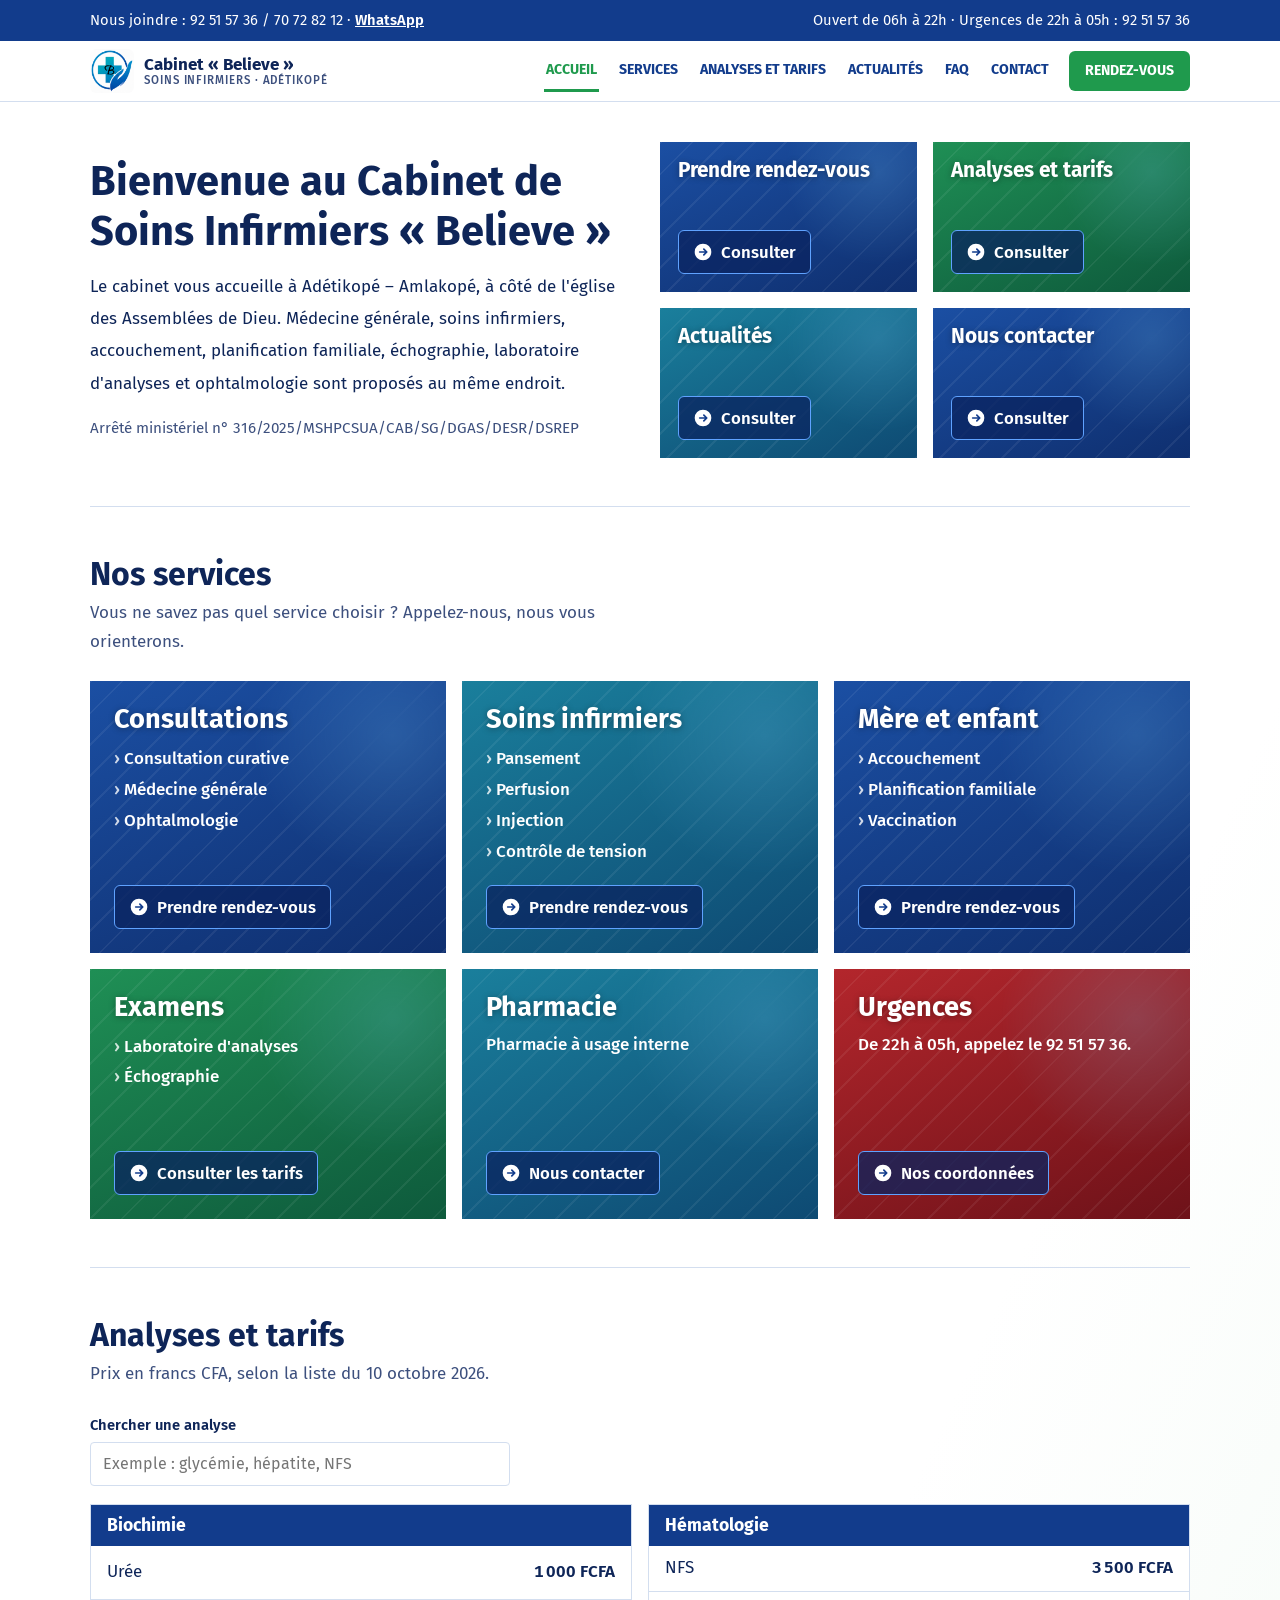
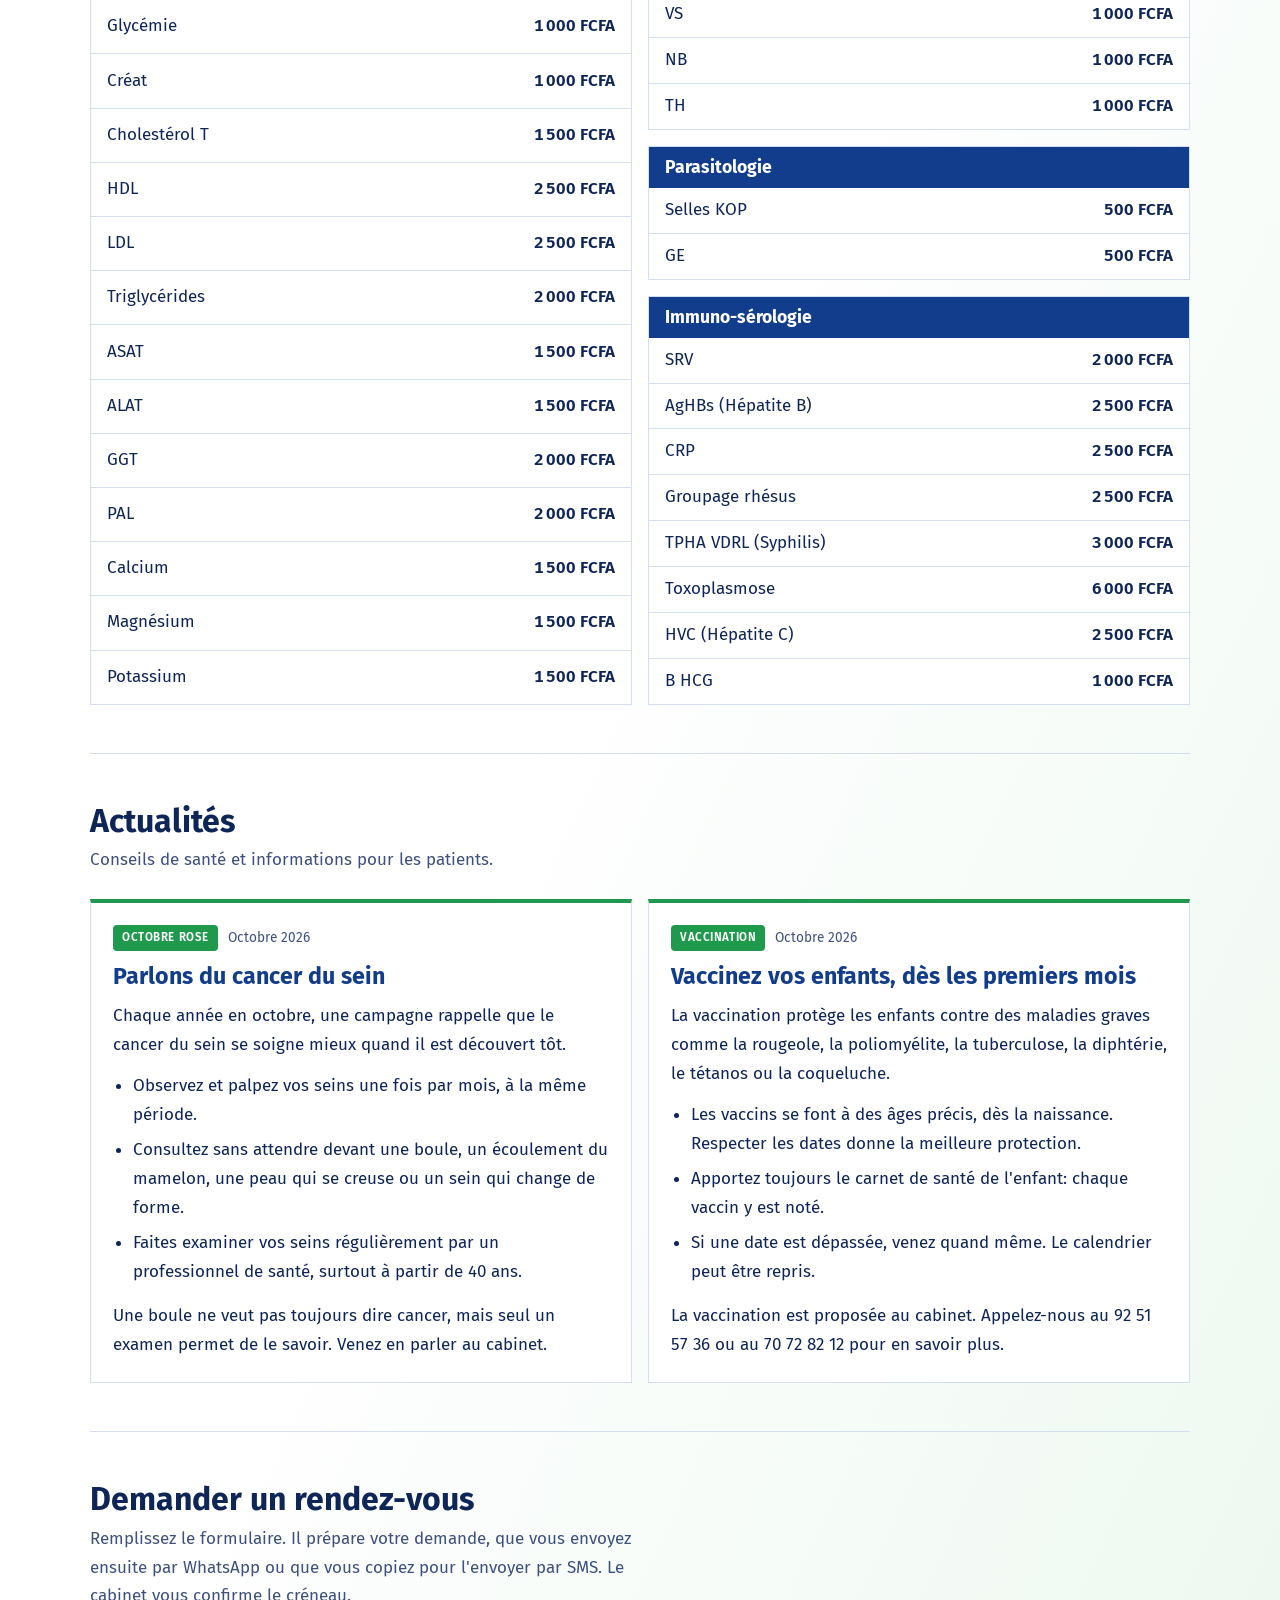
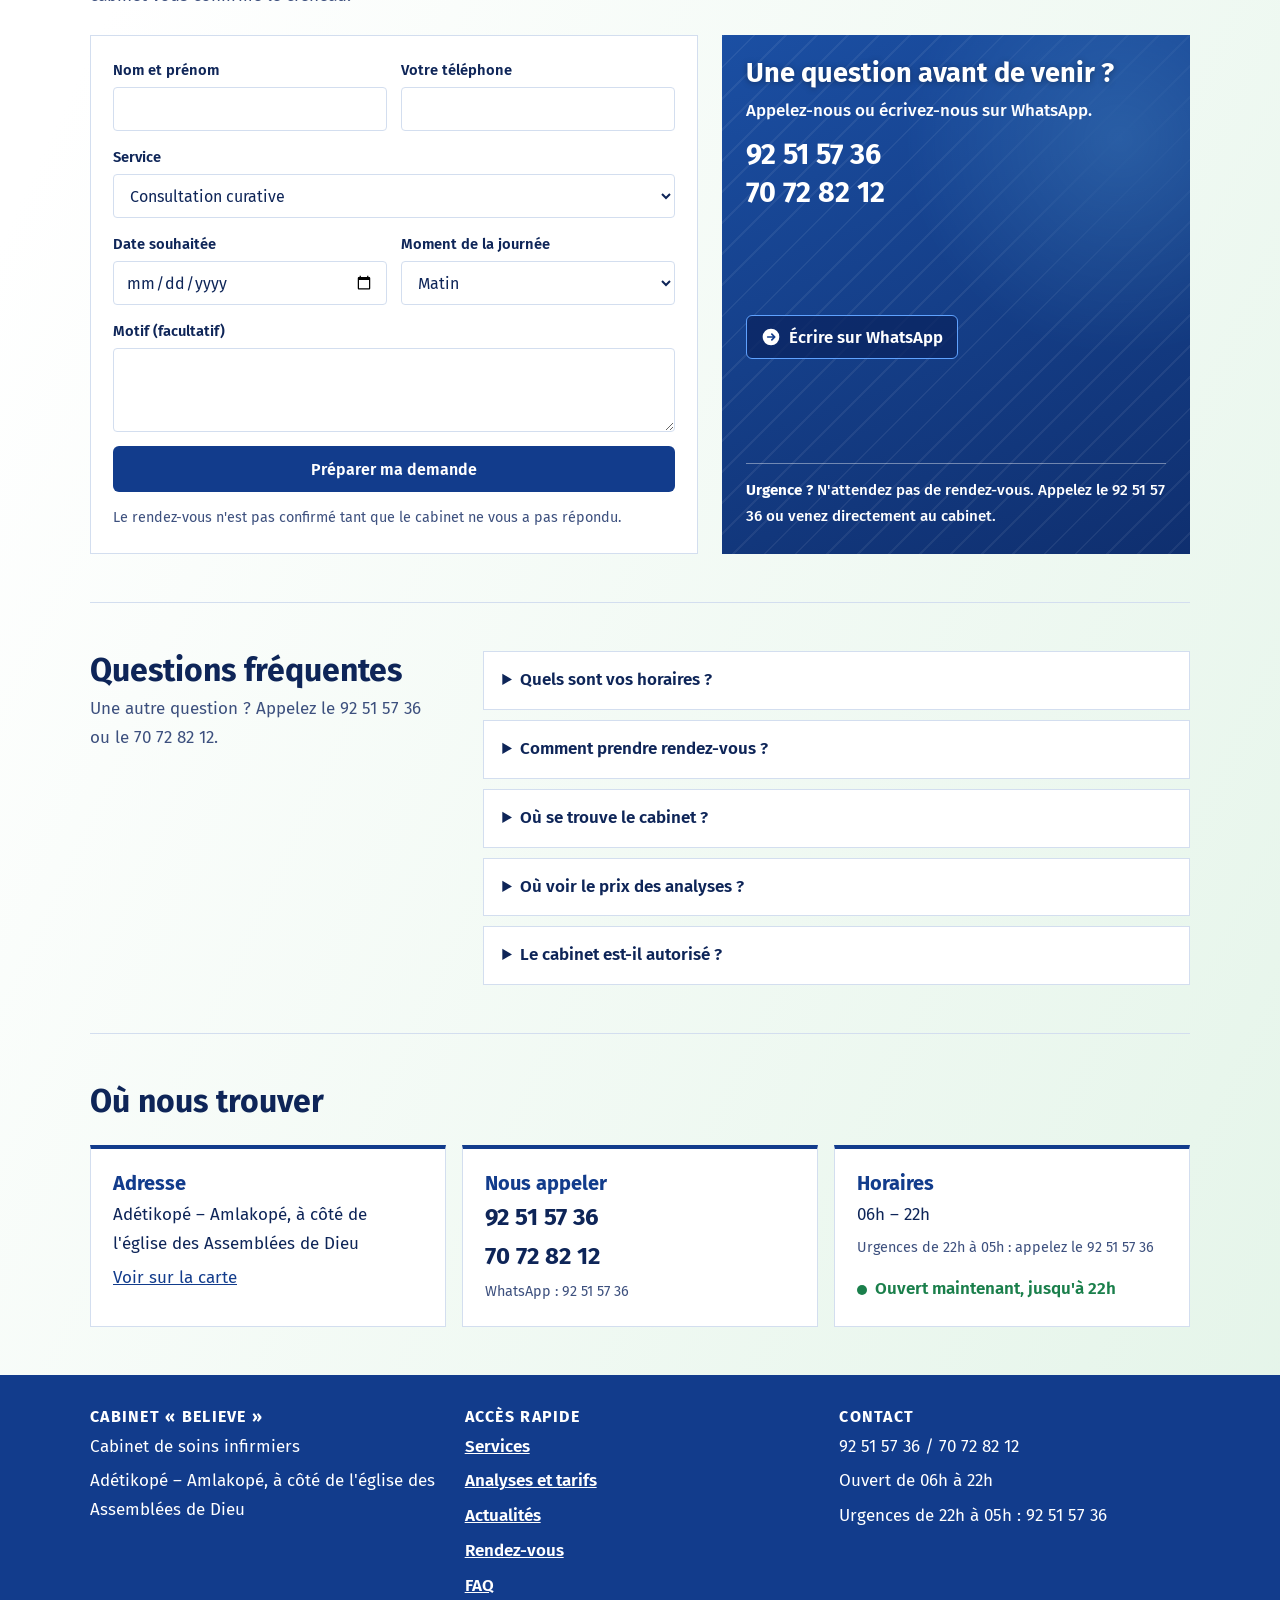
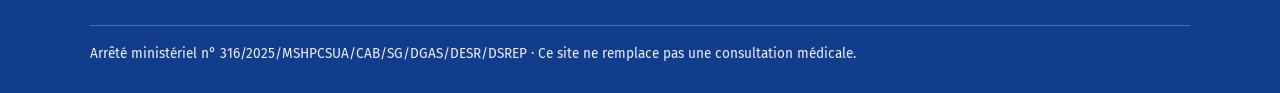
==== index.html @ 9944cb10 "Add files via upload" ====
<!doctype html>
<html lang="fr">
<head>
<meta charset="utf-8">
<meta name="viewport" content="width=device-width, initial-scale=1, viewport-fit=cover">
<meta name="description" content="Cabinet de Soins Infirmiers Believe à Adétikopé – Amlakopé : services, tarifs des analyses, rendez-vous et contact.">
<style>
:root { color-scheme: light; padding-top: env(safe-area-inset-top, 0px); padding-bottom: env(safe-area-inset-bottom, 0px); }
body { margin: 0; }
img { max-width: 100%; }
</style>
<title>Cabinet de Soins Infirmiers Believe</title>
<link rel="stylesheet" href="https://fonts.googleapis.com/css2?family=Fira+Sans:wght@400;500;600;700&display=swap">
<style>
/* Layout: barre d'infos, menu sticky (burger sous 1020px), accueil texte + 4 cartes de même hauteur,
   services 3x2 / 2x3 / 1 colonne, analyses en 2 colonnes de même hauteur, rendez-vous formulaire + carte
   de contact de même hauteur, FAQ titre + liste, contact en 3 cartes, pied de page en 3 colonnes. */
:root {
  --bg: #ffffff;
  --tint: #e3f4e8;
  --surface: #ffffff;
  --fg: #0e2558;
  --muted: #3d507e;
  --primary: #123c8c;
  --primary-fg: #ffffff;
  --green: #1f9a4d;
  --green-fg: #ffffff;
  --red: #c4161c;
  --line: #d3deef;
  --font: "Fira Sans", "Segoe UI", system-ui, sans-serif;
}
@media (prefers-color-scheme: dark) {
  :root:not([data-theme="light"]) {
    --bg: #0b1430; --tint: #0e2b27; --surface: #131f42; --fg: #e6edfb; --muted: #a3b3d6;
    --primary: #8db0f7; --primary-fg: #0a1636; --green: #4fd183; --green-fg: #06210f;
    --red: #ff7b7f; --line: #26376a;
    color-scheme: dark;
  }
}
:root[data-theme="dark"] {
  --bg: #0b1430; --tint: #0e2b27; --surface: #131f42; --fg: #e6edfb; --muted: #a3b3d6;
  --primary: #8db0f7; --primary-fg: #0a1636; --green: #4fd183; --green-fg: #06210f;
  --red: #ff7b7f; --line: #26376a;
  color-scheme: dark;
}
* { box-sizing: border-box; }
[hidden] { display: none !important; }
html { scroll-behavior: smooth; -webkit-text-size-adjust: 100%; }
@media (prefers-reduced-motion: reduce) { html { scroll-behavior: auto; } }
body {
  background-color: var(--bg);
  background-image: linear-gradient(115deg, transparent 45%, var(--tint) 100%);
  color: var(--fg);
  font-family: var(--font); font-size: 17px; line-height: 1.7;
  padding-left: max(16px, env(safe-area-inset-left, 0px));
  padding-right: max(16px, env(safe-area-inset-right, 0px));
  padding-block: 0;
  overflow-wrap: break-word;
}
h1, h2, h3 { font-family: var(--font); line-height: 1.2; margin: 0; text-wrap: balance; }
h1 { font-size: clamp(1.7rem, 5vw, 2.6rem); font-weight: 700; }
h2 { font-size: clamp(1.45rem, 4vw, 2rem); font-weight: 700; }
h3 { font-size: 1.25rem; font-weight: 700; }
p { margin: 0; }
a { color: var(--primary); }
:focus-visible { outline: 3px solid var(--green); outline-offset: 2px; }
.wrap { max-width: 1100px; margin: 0 auto; }
.full { margin-inline: calc(-1 * max(16px, env(safe-area-inset-left, 0px))); padding-inline: max(16px, env(safe-area-inset-left, 0px)); }
.muted { color: var(--muted); }
.ic { width: 20px; height: 20px; flex: none; }

/* Barre d'infos */
.topbar { background: var(--primary); color: var(--primary-fg); font-size: 0.92rem; }
.topbar .wrap { display: flex; flex-wrap: wrap; gap: 2px 24px; justify-content: space-between; padding-block: 8px; }
.topbar span { overflow-wrap: anywhere; }
.topbar a { color: inherit; font-weight: 600; }

/* Menu */
header.top { position: sticky; top: env(safe-area-inset-top, 0px); z-index: 5; background: color-mix(in srgb, var(--bg) 94%, transparent); backdrop-filter: blur(6px); border-bottom: 1px solid var(--line); }
.bar { display: flex; align-items: center; justify-content: space-between; gap: 8px 20px; padding-block: 8px; }
.brand { display: flex; align-items: center; gap: 10px; text-decoration: none; color: var(--fg); font-weight: 700; line-height: 1.15; min-width: 0; }
.brand img { width: 44px; height: 44px; background: #fff; border-radius: 6px; flex: none; }
.brand small { display: block; font-weight: 500; font-size: 0.72rem; letter-spacing: 0.08em; text-transform: uppercase; color: var(--muted); }
nav { display: flex; gap: 2px 18px; align-items: center; }
nav a { color: var(--primary); text-decoration: none; text-transform: uppercase; font-weight: 700; font-size: 0.88rem; padding: 8px 2px; border-bottom: 3px solid transparent; white-space: nowrap; }
nav a:hover, nav a.on { color: var(--green); border-bottom-color: var(--green); }
nav a.cta { background: var(--green); color: var(--green-fg); padding: 8px 16px; border-radius: 6px; border-bottom: 0; }
nav a.cta:hover { filter: brightness(1.08); color: var(--green-fg); }
.burger { display: none; width: 44px; height: 44px; align-items: center; justify-content: center; background: transparent; border: 2px solid var(--primary); color: var(--primary); border-radius: 6px; cursor: pointer; flex: none; }
.m-cta { display: none; background: var(--green); color: var(--green-fg); text-decoration: none; font-weight: 700; font-size: 0.85rem; text-transform: uppercase; padding: 11px 14px; border-radius: 6px; white-space: nowrap; flex: none; }

/* Cartes bleues façon photo */
.tile { position: relative; overflow: hidden; color: #fff; display: flex; flex-direction: column; justify-content: space-between; gap: 18px; padding: 24px; min-height: 250px; min-width: 0;
  background: linear-gradient(160deg, #1b4fa3 0%, #0f2f6f 100%); }
.tile::before { content: ""; position: absolute; inset: 0; opacity: 0.18; pointer-events: none;
  background: radial-gradient(circle at 85% 20%, #7fd3ff 0, transparent 38%), repeating-linear-gradient(135deg, rgba(255,255,255,0.35) 0 2px, transparent 2px 22px); }
.tile > * { position: relative; }
.tile.green { background: linear-gradient(160deg, #1f8f55 0%, #0e5a3c 100%); }
.tile.teal { background: linear-gradient(160deg, #1a7f9c 0%, #0e4a73 100%); }
.tile.red { background: linear-gradient(160deg, #b3262c 0%, #6e1219 100%); }
.tile h3 { font-size: 1.7rem; line-height: 1.1; text-shadow: 0 1px 6px rgba(0,0,0,0.35); }
.tile ul { margin: 10px 0 0; padding: 0; list-style: none; display: grid; gap: 2px; font-weight: 500; }
.tile ul li::before { content: "› "; opacity: 0.8; }
.tile p { margin-top: 8px; font-weight: 500; }
.go { align-self: flex-start; display: inline-flex; align-items: center; gap: 8px; font: 600 1.05rem var(--font); color: #fff; text-decoration: none; background: rgba(10,35,95,0.75); border: 1px solid #5fa2ff; border-radius: 6px; padding: 9px 14px; cursor: pointer; min-height: 44px; }
.go:hover { background: rgba(10,35,95,0.95); }
.tile.small { min-height: 150px; padding: 18px; }
.tile.small h3 { font-size: 1.3rem; }

/* Accueil */
.hero { display: grid; grid-template-columns: minmax(0, 1fr) minmax(0, 1fr); gap: 32px 40px; padding-block: 40px 48px; align-items: stretch; }
.hero .intro { align-self: center; min-width: 0; }
.hero .intro p { margin-top: 14px; line-height: 1.9; }
.quick { display: grid; grid-template-columns: repeat(2, minmax(0, 1fr)); grid-auto-rows: 1fr; gap: 16px; }

section { padding-block: 48px; border-top: 1px solid var(--line); scroll-margin-top: 90px; }
.sec-head { display: grid; gap: 6px; margin-bottom: 24px; max-width: 64ch; }
.sec-head p { color: var(--muted); }
.tiles { display: grid; grid-template-columns: repeat(3, minmax(0, 1fr)); gap: 16px; }

/* Analyses: deux colonnes de même hauteur */
.tools { margin-bottom: 18px; max-width: 420px; }
.groups { display: grid; grid-template-columns: repeat(2, minmax(0, 1fr)); gap: 16px; align-items: stretch; }
.col { display: flex; flex-direction: column; gap: 16px; min-width: 0; }
.col[hidden] { display: none; }
.grp { display: flex; flex-direction: column; flex: 1 1 auto; background: var(--surface); border: 1px solid var(--line); overflow: hidden; min-width: 0; }
.grp h3 { background: var(--primary); color: var(--primary-fg); padding: 10px 16px; font-size: 1.1rem; }
.grp ul { list-style: none; margin: 0; padding: 0; display: flex; flex-direction: column; flex: 1 1 auto; }
.grp li { flex: 1 1 auto; display: flex; align-items: center; justify-content: space-between; gap: 12px; padding: 8px 16px; min-height: 42px; border-top: 1px solid var(--line); font-variant-numeric: tabular-nums; }
.grp li:first-child { border-top: 0; }
.grp li span:first-child { min-width: 0; overflow-wrap: anywhere; }
.grp li span:last-child { font-weight: 600; white-space: nowrap; }
.grp[hidden], .grp li[hidden] { display: none; }
#none { margin-top: 12px; }

/* Actualités */
.news { display: grid; grid-template-columns: repeat(2, minmax(0, 1fr)); gap: 16px; align-items: stretch; }
.post { background: var(--surface); border: 1px solid var(--line); padding: 22px; min-width: 0; display: flex; flex-direction: column; gap: 12px; border-top: 4px solid var(--green); }
.post .meta { display: flex; gap: 10px; align-items: center; flex-wrap: wrap; font-size: 0.85rem; color: var(--muted); }
.post .tag { background: var(--green); color: var(--green-fg); font-weight: 600; letter-spacing: 0.05em; text-transform: uppercase; font-size: 0.72rem; padding: 3px 9px; border-radius: 4px; }
.post h3 { font-size: 1.45rem; color: var(--primary); }
.post ul { margin: 0; padding-left: 1.2em; display: grid; gap: 6px; }
.post .fin { margin-top: auto; padding-top: 4px; }

/* Rendez-vous: formulaire et carte de contact de même hauteur */
.split { display: grid; grid-template-columns: minmax(0, 1.3fr) minmax(0, 1fr); gap: 24px; align-items: stretch; }
form { background: var(--surface); border: 1px solid var(--line); padding: 22px; display: grid; gap: 14px; min-width: 0; align-content: start; }
.row { display: grid; grid-template-columns: repeat(2, minmax(0, 1fr)); gap: 14px; }
label { display: grid; gap: 4px; font-weight: 600; font-size: 0.92rem; min-width: 0; }
input, select, textarea { font: 400 1rem var(--font); color: var(--fg); background: var(--bg); border: 1px solid var(--line); border-radius: 4px; padding: 10px 12px; width: 100%; min-width: 0; min-height: 44px; }
textarea { resize: vertical; min-height: 84px; }
.btn { font: 600 1rem var(--font); background: var(--primary); color: var(--primary-fg); border: 0; border-radius: 6px; padding: 12px 20px; cursor: pointer; text-decoration: none; display: inline-block; min-height: 46px; }
.btn:hover { filter: brightness(1.1); }
.btn.alt { background: transparent; color: var(--primary); border: 2px solid var(--primary); padding: 10px 18px; }
.btn.wa { background: var(--green); color: var(--green-fg); }
.result { background: var(--bg); border: 1px dashed var(--primary); padding: 16px; display: grid; gap: 12px; }
.result pre { margin: 0; white-space: pre-wrap; overflow-wrap: anywhere; font: 400 0.95rem var(--font); }
.result .acts { display: flex; gap: 10px; flex-wrap: wrap; }
.note { color: var(--muted); font-size: 0.9rem; }
.aside { min-height: 0; padding: 24px; }
.aside .nums { display: grid; gap: 0; margin-top: 10px; font-size: 1.8rem; font-weight: 700; line-height: 1.3; user-select: all; }
.aside .urg { border-top: 1px solid rgba(255,255,255,0.4); padding-top: 14px; margin-top: 0; font-size: 0.95rem; font-weight: 500; }

/* FAQ */
.faqwrap { display: grid; grid-template-columns: minmax(0, 1fr) minmax(0, 2fr); gap: 24px 40px; align-items: start; }
.faqwrap .sec-head { margin-bottom: 0; }
.faq { display: grid; gap: 10px; min-width: 0; }
.faq details { background: var(--surface); border: 1px solid var(--line); padding: 0 18px; }
.faq summary { cursor: pointer; font-weight: 600; padding: 14px 0; min-height: 44px; }
.faq details[open] summary { color: var(--green); }
.faq details p { padding-bottom: 14px; color: var(--muted); }

/* Contact */
.cols { display: grid; grid-template-columns: repeat(3, minmax(0, 1fr)); gap: 16px; align-items: stretch; }
.ccard { background: var(--surface); border: 1px solid var(--line); border-top: 4px solid var(--primary); padding: 22px; min-width: 0; display: flex; flex-direction: column; gap: 6px; }
.ccard h3 { color: var(--primary); }
.ccard p { overflow-wrap: anywhere; }
.big { font-size: 1.5rem; font-weight: 700; user-select: all; line-height: 1.4; }
.status { display: inline-flex; align-items: center; gap: 8px; font-weight: 600; margin-top: auto; padding-top: 6px; }
.dot { width: 10px; height: 10px; border-radius: 50%; background: var(--muted); flex: none; }
.status[data-open="yes"] { color: #1a7f4b; } .status[data-open="yes"] .dot { background: #1a7f4b; }
.status[data-open="no"] { color: var(--red); } .status[data-open="no"] .dot { background: var(--red); }
:root[data-theme="dark"] .status[data-open="yes"] { color: #5fd08e; }
@media (prefers-color-scheme: dark) { :root:not([data-theme="light"]) .status[data-open="yes"] { color: #5fd08e; } }

/* Pied de page */
footer { background: var(--primary); color: var(--primary-fg); }
footer .wrap { padding-block: 32px 28px; display: grid; gap: 24px; }
.fgrid { display: grid; grid-template-columns: repeat(3, minmax(0, 1fr)); gap: 24px; }
.fgrid > div { min-width: 0; display: grid; gap: 6px; align-content: start; }
footer h3 { font-size: 1rem; text-transform: uppercase; letter-spacing: 0.08em; }
footer a { color: inherit; font-weight: 600; }
footer .small { font-size: 0.85rem; opacity: 0.92; border-top: 1px solid rgba(255,255,255,0.3); padding-top: 16px; }

/* Tablette */
@media (max-width: 1020px) {
  .bar { flex-wrap: wrap; }
  .brand { flex: 1 1 auto; }
  .m-cta, .burger { display: inline-flex; align-items: center; justify-content: center; }
  nav { display: none; flex-basis: 100%; flex-direction: column; align-items: stretch; gap: 0; padding-bottom: 8px; }
  nav.open { display: flex; }
  nav a { padding: 12px 4px; border-bottom: 1px solid var(--line); font-size: 0.95rem; }
  nav a.cta { display: none; }
}
@media (max-width: 900px) {
  .hero, .split, .faqwrap { grid-template-columns: 1fr; }
  .hero { padding-block: 28px 32px; }
  .tiles { grid-template-columns: repeat(2, minmax(0, 1fr)); }
  .news { grid-template-columns: 1fr; }
  .tile { min-height: 210px; }
  .aside { min-height: 0; }
}
@media (max-width: 760px) {
  .cols, .fgrid { grid-template-columns: 1fr; }
  .topbar .wrap { justify-content: center; text-align: center; }
}
/* Téléphone */
@media (max-width: 640px) {
  body { font-size: 16px; }
  section { padding-block: 36px; }
  .tiles { grid-template-columns: 1fr; }
  .groups { grid-template-columns: 1fr; }
  .row { grid-template-columns: 1fr; }
  .tools { max-width: none; }
  .tile { min-height: 0; padding: 20px; }
  .tile.small { min-height: 140px; padding: 16px; }
  .tile h3 { font-size: 1.45rem; }
  .tile.small h3 { font-size: 1.1rem; }
  .go { font-size: 0.95rem; padding: 8px 10px; }
  form, .post, .ccard, .aside { padding: 18px; }
  .aside .nums { font-size: 1.6rem; }
}
@media (max-width: 420px) {
  .m-cta { display: none; }
  nav a.cta { display: block; text-align: center; margin: 10px 0 2px; padding: 12px 16px; border-bottom: 0; }
  .brand small { display: none; }
  .topbar { font-size: 0.85rem; }
}
</style>
</head>
<body>

<svg width="0" height="0" style="position:absolute" aria-hidden="true"><symbol id="arr" viewBox="0 0 24 24"><circle cx="12" cy="12" r="10" fill="#fff"/><path d="M8 12h8M13 8.500l3.500 3.500-3.500 3.500" stroke="#123c8c" stroke-width="2" fill="none" stroke-linecap="round" stroke-linejoin="round"/></symbol></svg>

<div class="topbar full"><div class="wrap">
  <span>Nous joindre : 92 51 57 36 / 70 72 82 12 · <a href="https://wa.me/22892515736" target="_blank" rel="noopener">WhatsApp</a></span>
  <span>Ouvert de 06h à 22h · Urgences de 22h à 05h : 92 51 57 36</span>
</div></div>

<header class="top full">
  <div class="wrap bar">
    <a class="brand" href="#accueil"><img alt="" src="[data-uri]"><span>Cabinet « Believe »<small>Soins infirmiers · Adétikopé</small></span></a>
    <a class="m-cta" href="#rendez-vous">Rendez-vous</a>
    <button class="burger" id="burger" type="button" aria-controls="menu" aria-expanded="false" aria-label="Ouvrir le menu"><svg class="ic" viewBox="0 0 24 24" aria-hidden="true"><path d="M4 7h16M4 12h16M4 17h16" stroke="currentColor" stroke-width="2.2" stroke-linecap="round" fill="none"/></svg></button>
    <nav aria-label="Navigation principale" id="menu">
      <a href="#accueil" class="on">Accueil</a>
      <a href="#services">Services</a>
      <a href="#analyses">Analyses et tarifs</a>
      <a href="#actualites">Actualités</a>
      <a href="#faq">FAQ</a>
      <a href="#contact">Contact</a>
      <a class="cta" href="#rendez-vous">Rendez-vous</a>
    </nav>
  </div>
</header>

<main class="wrap" id="accueil">
  <div class="hero">
    <div class="intro">
      <h1>Bienvenue au Cabinet de Soins Infirmiers « Believe »</h1>
      <p>Le cabinet vous accueille à Adétikopé – Amlakopé, à côté de l'église des Assemblées de Dieu. Médecine générale, soins infirmiers, accouchement, planification familiale, échographie, laboratoire d'analyses et ophtalmologie sont proposés au même endroit.</p>
      <p class="muted" style="font-size:0.95rem">Arrêté ministériel n° 316/2025/MSHPCSUA/CAB/SG/DGAS/DESR/DSREP</p>
    </div>
    <div class="quick">
      <div class="tile small"><h3>Prendre rendez-vous</h3><a class="go" href="#rendez-vous"><svg class="ic"><use href="#arr"/></svg>Consulter</a></div>
      <div class="tile small green"><h3>Analyses et tarifs</h3><a class="go" href="#analyses"><svg class="ic"><use href="#arr"/></svg>Consulter</a></div>
      <div class="tile small teal"><h3>Actualités</h3><a class="go" href="#actualites"><svg class="ic"><use href="#arr"/></svg>Consulter</a></div>
      <div class="tile small"><h3>Nous contacter</h3><a class="go" href="#contact"><svg class="ic"><use href="#arr"/></svg>Consulter</a></div>
    </div>
  </div>

  <section id="services">
    <div class="sec-head">
      <h2>Nos services</h2>
      <p>Vous ne savez pas quel service choisir ? Appelez-nous, nous vous orienterons.</p>
    </div>
    <div class="tiles">
      <div class="tile"><div><h3>Consultations</h3><ul><li>Consultation curative</li><li>Médecine générale</li><li>Ophtalmologie</li></ul></div><a class="go" href="#rendez-vous"><svg class="ic"><use href="#arr"/></svg>Prendre rendez-vous</a></div>
      <div class="tile teal"><div><h3>Soins infirmiers</h3><ul><li>Pansement</li><li>Perfusion</li><li>Injection</li><li>Contrôle de tension</li></ul></div><a class="go" href="#rendez-vous"><svg class="ic"><use href="#arr"/></svg>Prendre rendez-vous</a></div>
      <div class="tile"><div><h3>Mère et enfant</h3><ul><li>Accouchement</li><li>Planification familiale</li><li>Vaccination</li></ul></div><a class="go" href="#rendez-vous"><svg class="ic"><use href="#arr"/></svg>Prendre rendez-vous</a></div>
      <div class="tile green"><div><h3>Examens</h3><ul><li>Laboratoire d'analyses</li><li>Échographie</li></ul></div><a class="go" href="#analyses"><svg class="ic"><use href="#arr"/></svg>Consulter les tarifs</a></div>
      <div class="tile teal"><div><h3>Pharmacie</h3><p>Pharmacie à usage interne</p></div><a class="go" href="#contact"><svg class="ic"><use href="#arr"/></svg>Nous contacter</a></div>
      <div class="tile red"><div><h3>Urgences</h3><p>De 22h à 05h, appelez le 92 51 57 36.</p></div><a class="go" href="#contact"><svg class="ic"><use href="#arr"/></svg>Nos coordonnées</a></div>
    </div>
  </section>

  <section id="analyses">
    <div class="sec-head">
      <h2>Analyses et tarifs</h2>
      <p>Prix en francs CFA, selon la liste du 10 octobre 2026.</p>
    </div>
    <div class="tools">
      <label for="q">Chercher une analyse<input id="q" type="search" placeholder="Exemple : glycémie, hépatite, NFS" autocomplete="off"></label>
    </div>
    <div class="groups" id="groups"></div>
    <p class="note" id="none" hidden>Aucune analyse ne correspond à cette recherche. Appelez-nous pour vérifier si nous la réalisons.</p>
  </section>

  <section id="actualites">
    <div class="sec-head">
      <h2>Actualités</h2>
      <p>Conseils de santé et informations pour les patients.</p>
    </div>
    <div class="news" id="news"></div>
  </section>

  <section id="rendez-vous">
    <div class="sec-head">
      <h2>Demander un rendez-vous</h2>
      <p>Remplissez le formulaire. Il prépare votre demande, que vous envoyez ensuite par WhatsApp ou que vous copiez pour l'envoyer par SMS. Le cabinet vous confirme le créneau.</p>
    </div>
    <div class="split">
      <form id="rdv" novalidate>
        <div class="row">
          <label for="f-nom">Nom et prénom<input id="f-nom" name="nom" autocomplete="name" required></label>
          <label for="f-tel">Votre téléphone<input id="f-tel" name="tel" type="tel" autocomplete="tel" required></label>
        </div>
        <label for="f-service">Service
          <select id="f-service" name="service">
            <option>Consultation curative</option>
            <option>Médecine générale</option>
            <option>Ophtalmologie</option>
            <option>Soins infirmiers (pansement, perfusion, injection, tension)</option>
            <option>Accouchement</option>
            <option>Planification familiale</option>
            <option>Vaccination</option>
            <option>Laboratoire d'analyses</option>
            <option>Échographie</option>
          </select>
        </label>
        <div class="row">
          <label for="f-date">Date souhaitée<input id="f-date" name="date" type="date" required></label>
          <label for="f-creneau">Moment de la journée
            <select id="f-creneau" name="creneau"><option>Matin</option><option>Après-midi</option><option>Soir</option></select>
          </label>
        </div>
        <label for="f-motif">Motif (facultatif)<textarea id="f-motif" name="motif"></textarea></label>
        <p id="err" class="note" role="alert" hidden style="color:var(--red)"></p>
        <button class="btn" type="submit">Préparer ma demande</button>
        <p class="note">Le rendez-vous n'est pas confirmé tant que le cabinet ne vous a pas répondu.</p>
        <div class="result" id="result" hidden>
          <p><strong>Votre demande n'est pas encore envoyée.</strong> Envoyez-la par WhatsApp ou copiez-la.</p>
          <pre id="msg"></pre>
          <div class="acts">
            <a class="btn wa" id="wa" href="#" target="_blank" rel="noopener">Ouvrir WhatsApp</a>
            <button class="btn alt" type="button" id="copy">Copier le message</button>
          </div>
          <p class="note" id="copied" hidden></p>
        </div>
      </form>
      <aside class="tile aside" aria-label="Joindre le cabinet">
        <div>
          <h3>Une question avant de venir ?</h3>
          <p>Appelez-nous ou écrivez-nous sur WhatsApp.</p>
          <div class="nums"><span>92 51 57 36</span><span>70 72 82 12</span></div>
        </div>
        <a class="go" href="https://wa.me/22892515736" target="_blank" rel="noopener"><svg class="ic"><use href="#arr"/></svg>Écrire sur WhatsApp</a>
        <p class="urg"><strong>Urgence ?</strong> N'attendez pas de rendez-vous. Appelez le 92 51 57 36 ou venez directement au cabinet.</p>
      </aside>
    </div>
  </section>

  <section id="faq">
    <div class="faqwrap">
      <div class="sec-head">
        <h2>Questions fréquentes</h2>
        <p>Une autre question ? Appelez le 92 51 57 36 ou le 70 72 82 12.</p>
      </div>
      <div class="faq">
        <details><summary>Quels sont vos horaires ?</summary><p>Le cabinet est ouvert de 06h à 22h. De 22h à 05h, appelez le 92 51 57 36 pour une urgence.</p></details>
        <details><summary>Comment prendre rendez-vous ?</summary><p>Remplissez le formulaire de la page, puis envoyez la demande par WhatsApp au 92 51 57 36. Vous pouvez aussi nous appeler au 92 51 57 36 ou au 70 72 82 12. Le rendez-vous est confirmé quand le cabinet vous répond.</p></details>
        <details><summary>Où se trouve le cabinet ?</summary><p>À Adétikopé – Amlakopé, à côté de l'église des Assemblées de Dieu.</p></details>
        <details><summary>Où voir le prix des analyses ?</summary><p>La liste complète est dans la section « Analyses et tarifs ». Pour les autres soins, appelez-nous.</p></details>
        <details><summary>Le cabinet est-il autorisé ?</summary><p>Oui. Il fonctionne avec l'arrêté ministériel n° 316/2025/MSHPCSUA/CAB/SG/DGAS/DESR/DSREP.</p></details>
      </div>
    </div>
  </section>

  <section id="contact">
    <div class="sec-head"><h2>Où nous trouver</h2></div>
    <div class="cols">
      <div class="ccard"><h3>Adresse</h3><p>Adétikopé – Amlakopé, à côté de l'église des Assemblées de Dieu</p><p><a href="https://www.google.com/maps/search/?api=1&query=Ad%C3%A9tikop%C3%A9+Amlakop%C3%A9" target="_blank" rel="noopener">Voir sur la carte</a></p></div>
      <div class="ccard"><h3>Nous appeler</h3><p class="big">92 51 57 36</p><p class="big">70 72 82 12</p><p class="note">WhatsApp : 92 51 57 36</p></div>
      <div class="ccard"><h3>Horaires</h3><p>06h – 22h</p><p class="note">Urgences de 22h à 05h : appelez le 92 51 57 36</p><p class="status" id="status" data-open="unknown"><span class="dot" aria-hidden="true"></span><span id="status-text">Horaires : 06h – 22h</span></p></div>
    </div>
  </section>
</main>

<footer class="full">
  <div class="wrap">
    <div class="fgrid">
      <div><h3>Cabinet « Believe »</h3><p>Cabinet de soins infirmiers</p><p>Adétikopé – Amlakopé, à côté de l'église des Assemblées de Dieu</p></div>
      <div><h3>Accès rapide</h3><a href="#services">Services</a><a href="#analyses">Analyses et tarifs</a><a href="#actualites">Actualités</a><a href="#rendez-vous">Rendez-vous</a><a href="#faq">FAQ</a></div>
      <div><h3>Contact</h3><p>92 51 57 36 / 70 72 82 12</p><p>Ouvert de 06h à 22h</p><p>Urgences de 22h à 05h : 92 51 57 36</p></div>
    </div>
    <p class="small">Arrêté ministériel n° 316/2025/MSHPCSUA/CAB/SG/DGAS/DESR/DSREP · Ce site ne remplace pas une consultation médicale.</p>
  </div>
</footer>

<script>
/* Modifiez ici les informations du cabinet, les prix et les actualités. */
var CENTRE = {
  nom: "Cabinet de Soins Infirmiers « Believe »",
  whatsapp: "22892515736"   // numéro WhatsApp avec l'indicatif du Togo (228), chiffres seulement
};
var ANALYSES = [
  { groupe: "Biochimie", items: [
    ["Urée", 1000], ["Glycémie", 1000], ["Créat", 1000], ["Cholestérol T", 1500], ["HDL", 2500], ["LDL", 2500],
    ["Triglycérides", 2000], ["ASAT", 1500], ["ALAT", 1500], ["GGT", 2000], ["PAL", 2000],
    ["Calcium", 1500], ["Magnésium", 1500], ["Potassium", 1500] ] },
  { groupe: "Hématologie", items: [["NFS", 3500], ["VS", 1000], ["NB", 1000], ["TH", 1000]] },
  { groupe: "Parasitologie", items: [["Selles KOP", 500], ["GE", 500]] },
  { groupe: "Immuno-sérologie", items: [
    ["SRV", 2000], ["AgHBs (Hépatite B)", 2500], ["CRP", 2500], ["Groupage rhésus", 2500],
    ["TPHA VDRL (Syphilis)", 3000], ["Toxoplasmose", 6000], ["HVC (Hépatite C)", 2500], ["B HCG", 1000] ] }
];
var NEWS = [
  { tag: "Octobre rose", date: "Octobre 2026", titre: "Parlons du cancer du sein",
    intro: "Chaque année en octobre, une campagne rappelle que le cancer du sein se soigne mieux quand il est découvert tôt.",
    liste: [
      "Observez et palpez vos seins une fois par mois, à la même période.",
      "Consultez sans attendre devant une boule, un écoulement du mamelon, une peau qui se creuse ou un sein qui change de forme.",
      "Faites examiner vos seins régulièrement par un professionnel de santé, surtout à partir de 40 ans."
    ],
    fin: "Une boule ne veut pas toujours dire cancer, mais seul un examen permet de le savoir. Venez en parler au cabinet." },
  { tag: "Vaccination", date: "Octobre 2026", titre: "Vaccinez vos enfants, dès les premiers mois",
    intro: "La vaccination protège les enfants contre des maladies graves comme la rougeole, la poliomyélite, la tuberculose, la diphtérie, le tétanos ou la coqueluche.",
    liste: [
      "Les vaccins se font à des âges précis, dès la naissance. Respecter les dates donne la meilleure protection.",
      "Apportez toujours le carnet de santé de l'enfant: chaque vaccin y est noté.",
      "Si une date est dépassée, venez quand même. Le calendrier peut être repris."
    ],
    fin: "La vaccination est proposée au cabinet. Appelez-nous au 92 51 57 36 ou au 70 72 82 12 pour en savoir plus." }
];

(function () {
  function prix(n) { return String(n).replace(/\B(?=(\d{3})+(?!\d))/g, " ") + " FCFA"; }
  function norm(s) { return s.toLowerCase().normalize("NFD").replace(/[̀-ͯ]/g, ""); }

  // Menu mobile
  var burger = document.getElementById("burger"), menu = document.getElementById("menu");
  function ferme() { menu.classList.remove("open"); burger.setAttribute("aria-expanded", "false"); burger.setAttribute("aria-label", "Ouvrir le menu"); }
  burger.addEventListener("click", function () {
    var o = menu.classList.toggle("open");
    burger.setAttribute("aria-expanded", o ? "true" : "false");
    burger.setAttribute("aria-label", o ? "Fermer le menu" : "Ouvrir le menu");
  });
  menu.addEventListener("click", function (e) { if (e.target.closest && e.target.closest("a")) ferme(); });
  document.addEventListener("keydown", function (e) { if (e.key === "Escape") ferme(); });

  // Analyses: Biochimie à gauche, les autres groupes à droite (colonnes de même hauteur)
  var box = document.getElementById("groups"), cols = [document.createElement("div"), document.createElement("div")], grps = [];
  cols.forEach(function (c) { c.className = "col"; box.appendChild(c); });
  ANALYSES.forEach(function (g, i) {
    var d = document.createElement("div"); d.className = "grp"; d.style.flexGrow = g.items.length;
    var h = document.createElement("h3"); h.textContent = g.groupe; d.appendChild(h);
    var ul = document.createElement("ul"); var lis = [];
    g.items.forEach(function (it) {
      var li = document.createElement("li");
      var a = document.createElement("span"); a.textContent = it[0];
      var b = document.createElement("span"); b.textContent = prix(it[1]);
      li.appendChild(a); li.appendChild(b); li.setAttribute("data-k", norm(it[0] + " " + g.groupe));
      ul.appendChild(li); lis.push(li);
    });
    d.appendChild(ul); cols[i === 0 ? 0 : 1].appendChild(d); grps.push({ el: d, lis: lis });
  });
  document.getElementById("q").addEventListener("input", function (e) {
    var q = norm(e.target.value.trim()), total = 0;
    grps.forEach(function (g) {
      var n = 0;
      g.lis.forEach(function (li) { var ok = !q || li.getAttribute("data-k").indexOf(q) > -1; li.hidden = !ok; if (ok) n++; });
      g.el.hidden = n === 0; total += n;
    });
    var visibles = 0;
    cols.forEach(function (c) {
      var any = Array.prototype.some.call(c.children, function (x) { return !x.hidden; });
      c.hidden = !any; if (any) visibles++;
    });
    box.style.gridTemplateColumns = visibles === 1 ? "minmax(0, 1fr)" : "";
    document.getElementById("none").hidden = total > 0;
  });

  // Actualités
  var nb = document.getElementById("news");
  NEWS.forEach(function (n) {
    var a = document.createElement("article"); a.className = "post";
    var m = document.createElement("div"); m.className = "meta";
    var t = document.createElement("span"); t.className = "tag"; t.textContent = n.tag;
    var d = document.createElement("span"); d.textContent = n.date; m.appendChild(t); m.appendChild(d);
    var h = document.createElement("h3"); h.textContent = n.titre;
    var p1 = document.createElement("p"); p1.textContent = n.intro;
    var ul = document.createElement("ul");
    n.liste.forEach(function (x) { var li = document.createElement("li"); li.textContent = x; ul.appendChild(li); });
    var p2 = document.createElement("p"); p2.className = "fin"; p2.textContent = n.fin;
    [m, h, p1, ul, p2].forEach(function (e) { a.appendChild(e); });
    nb.appendChild(a);
  });

  // Statut d'ouverture: 06h-22h, urgences par téléphone de 22h à 05h
  (function () {
    var min;
    try {
      var parts = new Intl.DateTimeFormat("en-US", { timeZone: "Africa/Lome", hour: "numeric", minute: "numeric", hour12: false }).formatToParts(new Date());
      var mp = {}; parts.forEach(function (x) { mp[x.type] = x.value; });
      min = (parseInt(mp.hour, 10) % 24) * 60 + parseInt(mp.minute, 10);
    } catch (e) { var d = new Date(); min = d.getHours() * 60 + d.getMinutes(); }
    var st = document.getElementById("status"), tx = document.getElementById("status-text");
    if (min >= 360 && min < 1320) { st.setAttribute("data-open", "yes"); tx.textContent = "Ouvert maintenant, jusqu'à 22h"; }
    else if (min >= 1320 || min < 300) { st.setAttribute("data-open", "no"); tx.textContent = "Fermé. Urgences de 22h à 05h : appelez le 92 51 57 36"; }
    else { st.setAttribute("data-open", "no"); tx.textContent = "Fermé, ouverture à 06h"; }
  })();

  // Élément de menu actif (en vert) selon la section visible
  try {
    var links = Array.prototype.slice.call(document.querySelectorAll("#menu a:not(.cta)"));
    var ids = links.map(function (a) { return a.getAttribute("href").slice(1); });
    function maj() {
      var cur = ids[0], y = window.scrollY + 140;
      ids.forEach(function (id) { var el = document.getElementById(id); if (el && el.getBoundingClientRect().top + window.scrollY <= y) cur = id; });
      links.forEach(function (a) { a.classList.toggle("on", a.getAttribute("href") === "#" + cur); });
    }
    window.addEventListener("scroll", maj, { passive: true }); maj();
  } catch (e) {}

  // Formulaire de rendez-vous
  var form = document.getElementById("rdv"), dateInput = document.getElementById("f-date");
  try { dateInput.min = new Date().toISOString().slice(0, 10); } catch (e) {}
  var err = document.getElementById("err"), result = document.getElementById("result"), msgEl = document.getElementById("msg");
  form.addEventListener("submit", function (ev) {
    ev.preventDefault();
    var nom = form.nom.value.trim(), tel = form.tel.value.trim(), date = form.date.value;
    if (!nom || !tel || !date) {
      err.textContent = "Indiquez votre nom, votre numéro de téléphone et la date souhaitée.";
      err.hidden = false; result.hidden = true; return;
    }
    err.hidden = true;
    var dateTxt = date;
    try { dateTxt = new Date(date + "T12:00:00").toLocaleDateString("fr-FR", { weekday: "long", day: "numeric", month: "long", year: "numeric" }); } catch (e) {}
    var lines = [
      "Bonjour, je souhaite prendre rendez-vous au " + CENTRE.nom + ".",
      "Nom : " + nom,
      "Téléphone : " + tel,
      "Service : " + form.service.value,
      "Date souhaitée : " + dateTxt + " (" + form.creneau.value.toLowerCase() + ")"
    ];
    if (form.motif.value.trim()) lines.push("Motif : " + form.motif.value.trim());
    var texte = lines.join("\n");
    msgEl.textContent = texte;
    document.getElementById("wa").href = "https://wa.me/" + CENTRE.whatsapp + "?text=" + encodeURIComponent(texte);
    result.hidden = false;
    document.getElementById("copied").hidden = true;
  });
  document.getElementById("copy").addEventListener("click", function () {
    var ok = document.getElementById("copied");
    function fait() { ok.textContent = "Message copié."; ok.hidden = false; }
    function secours() {
      var r = document.createRange(); r.selectNodeContents(msgEl);
      var s = window.getSelection(); s.removeAllRanges(); s.addRange(r);
      ok.textContent = "Message sélectionné, copiez-le avec votre clavier."; ok.hidden = false;
    }
    try { navigator.clipboard.writeText(msgEl.textContent).then(fait, secours); } catch (e) { secours(); }
  });
})();
</script>
</body>
</html>
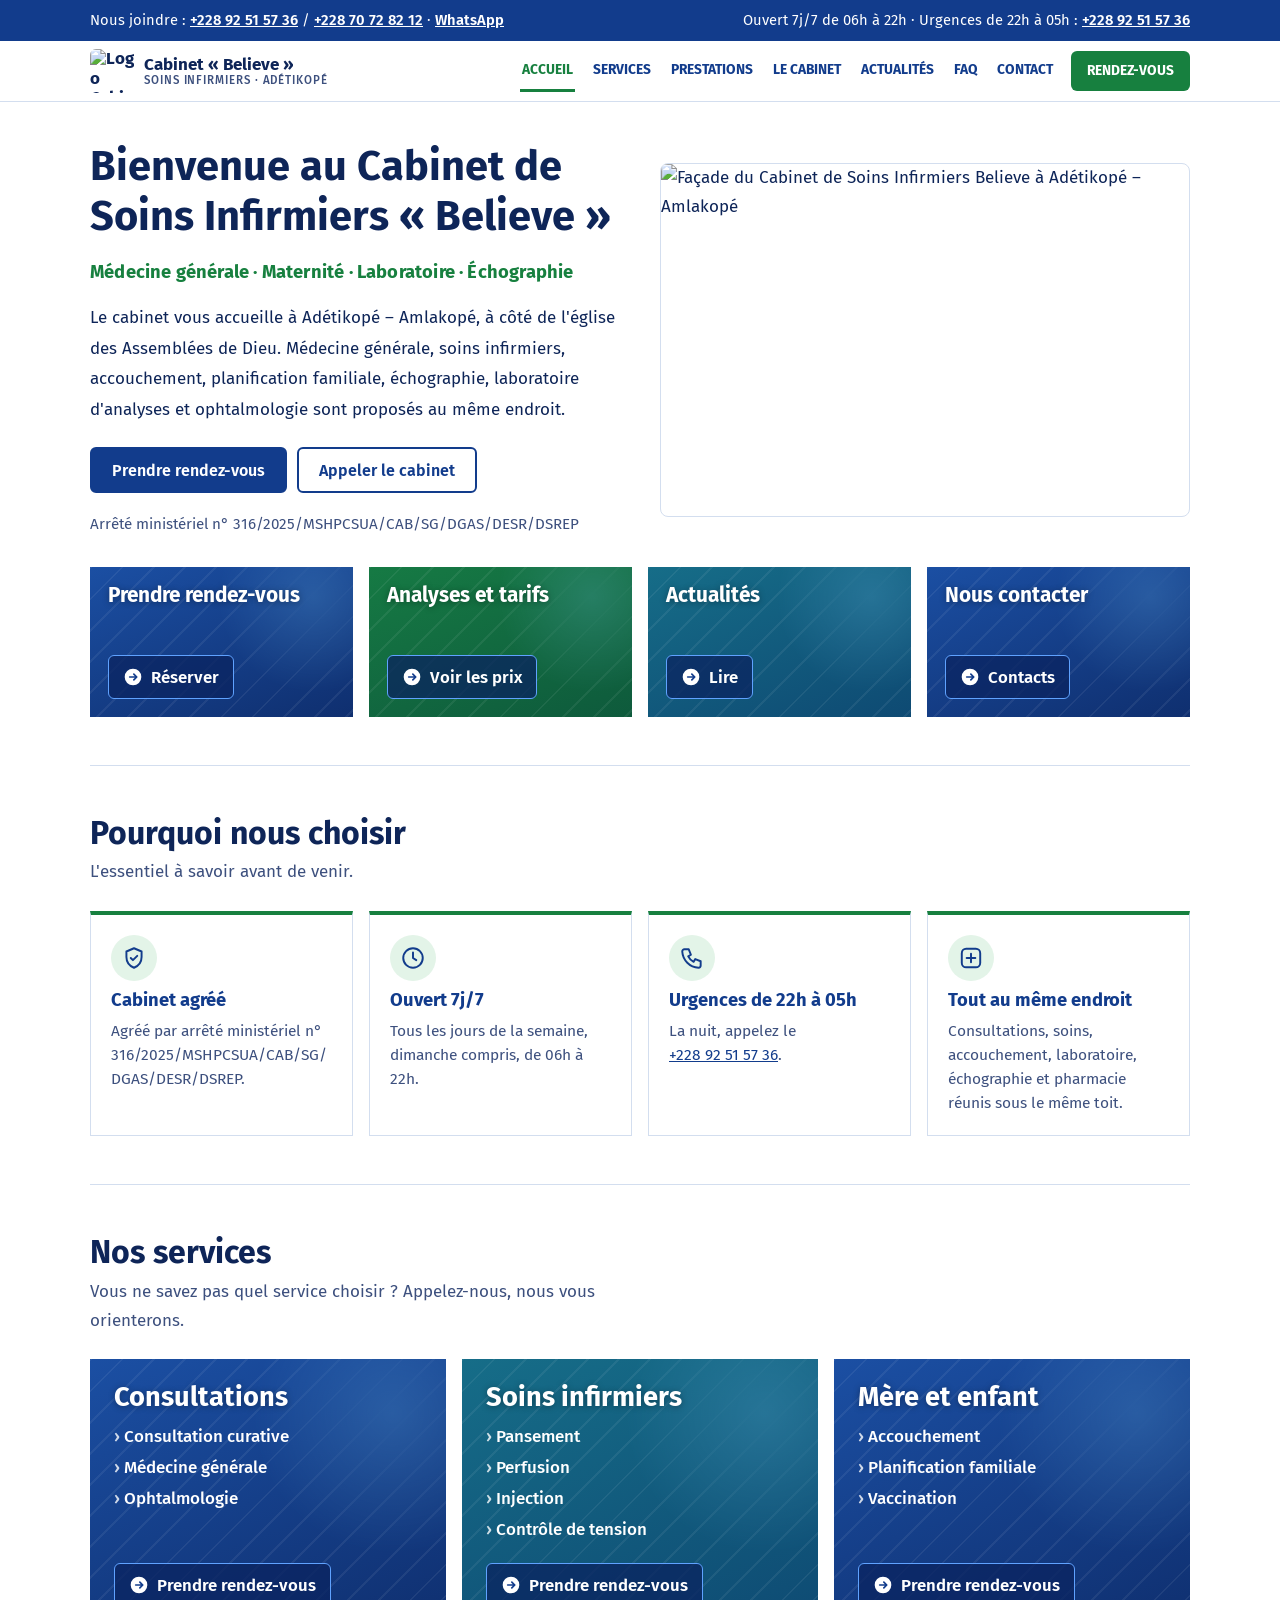
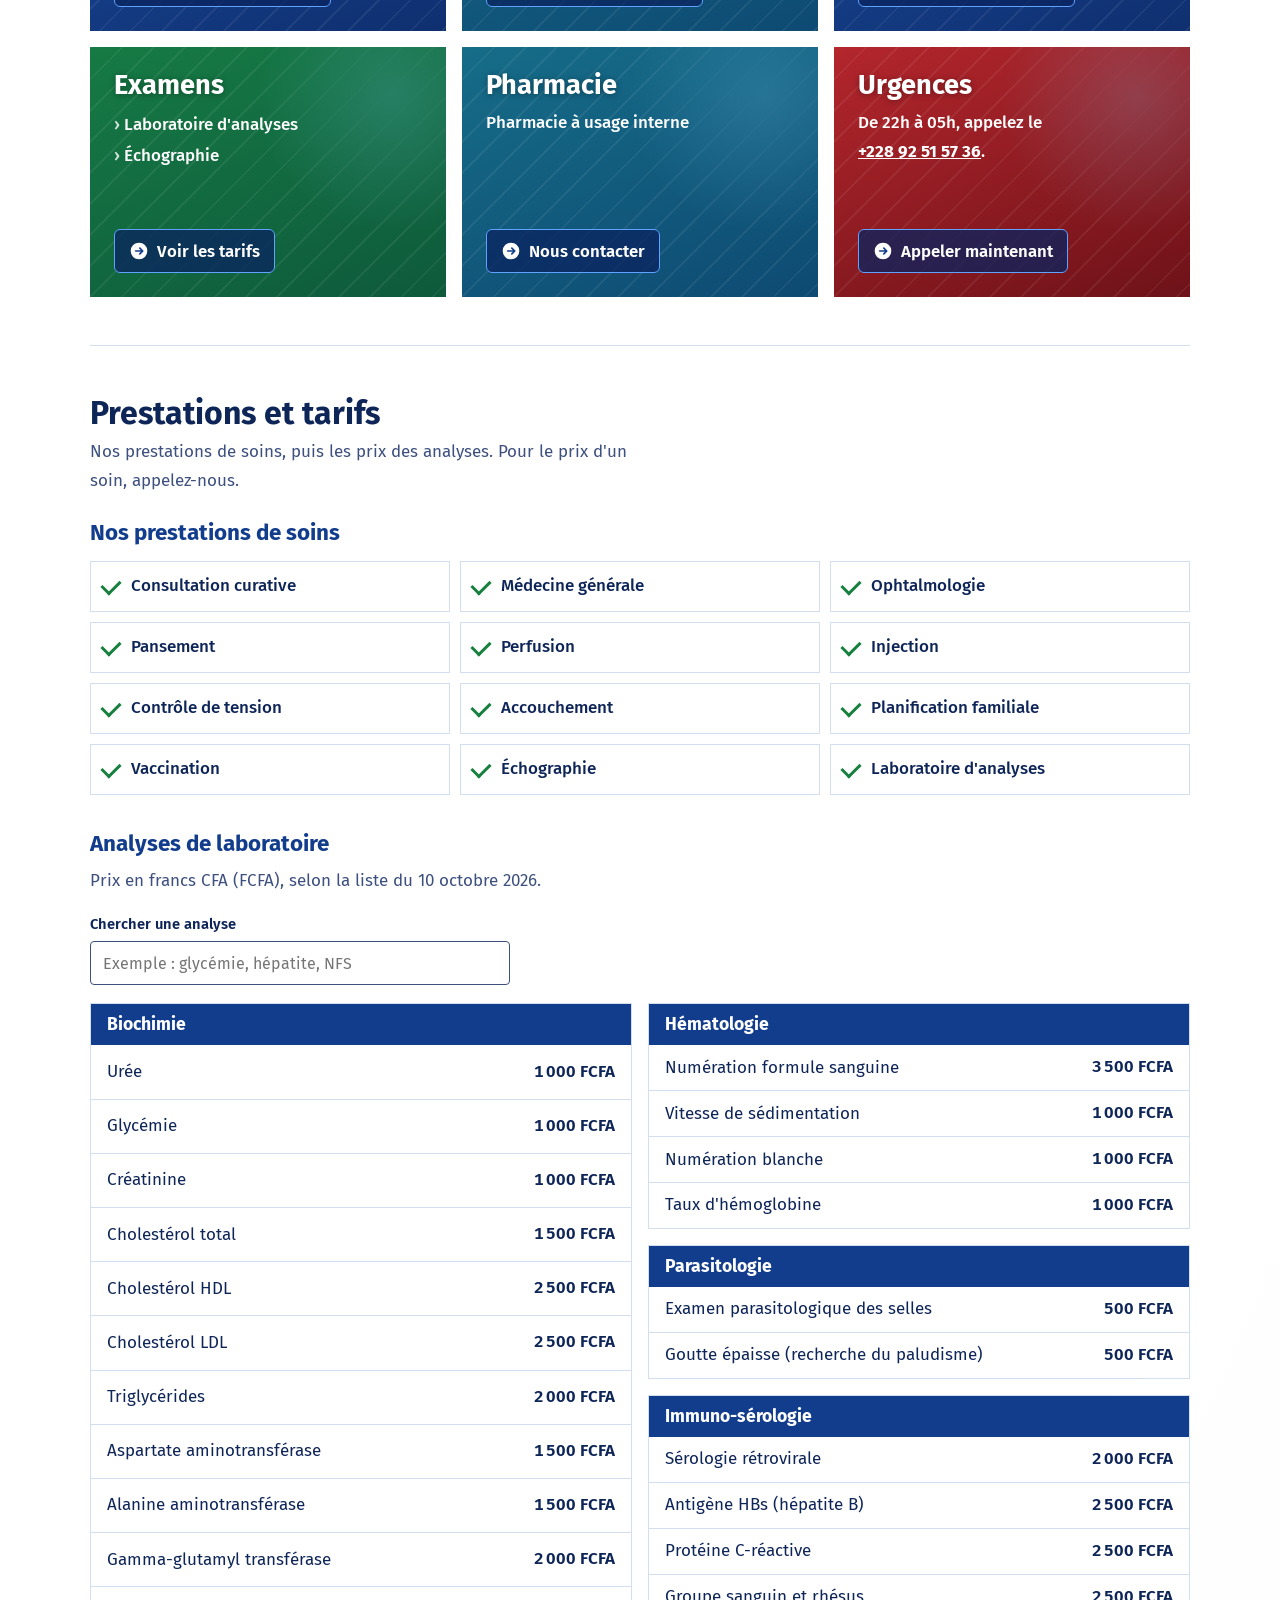
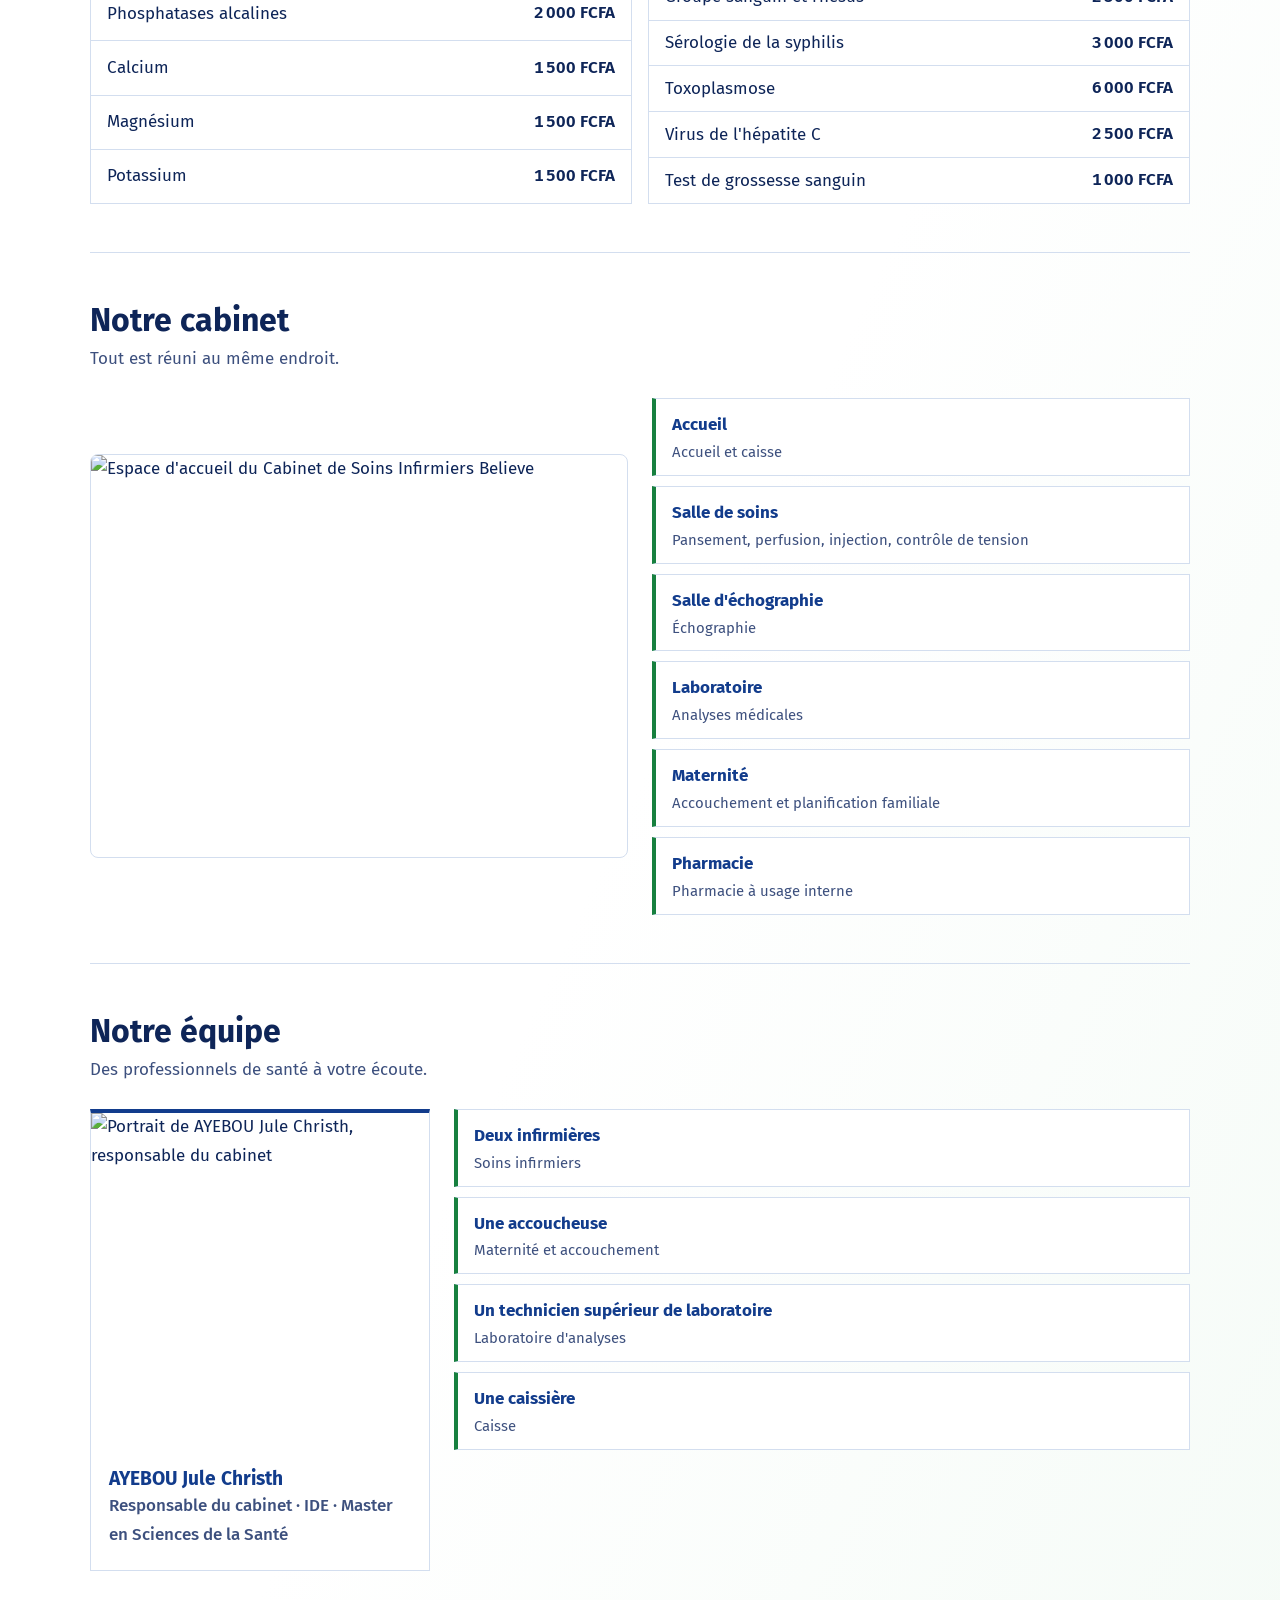
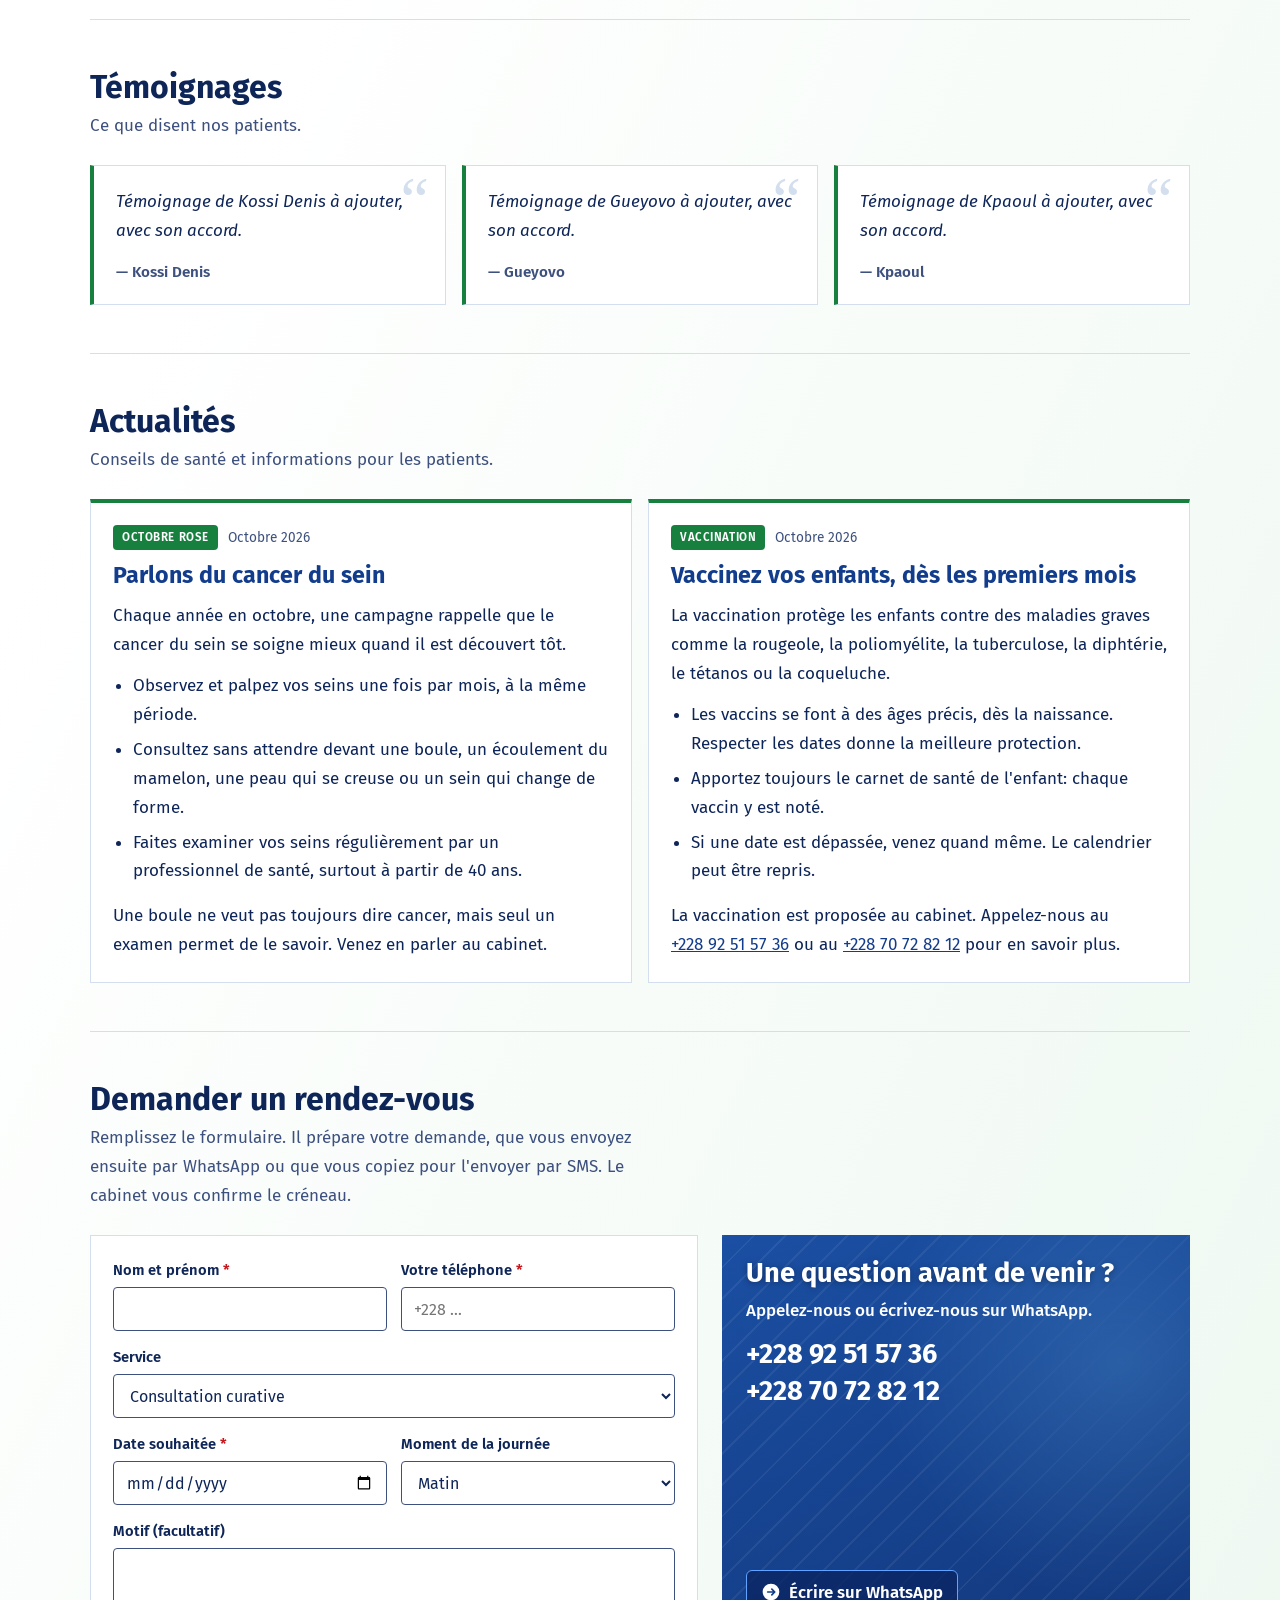
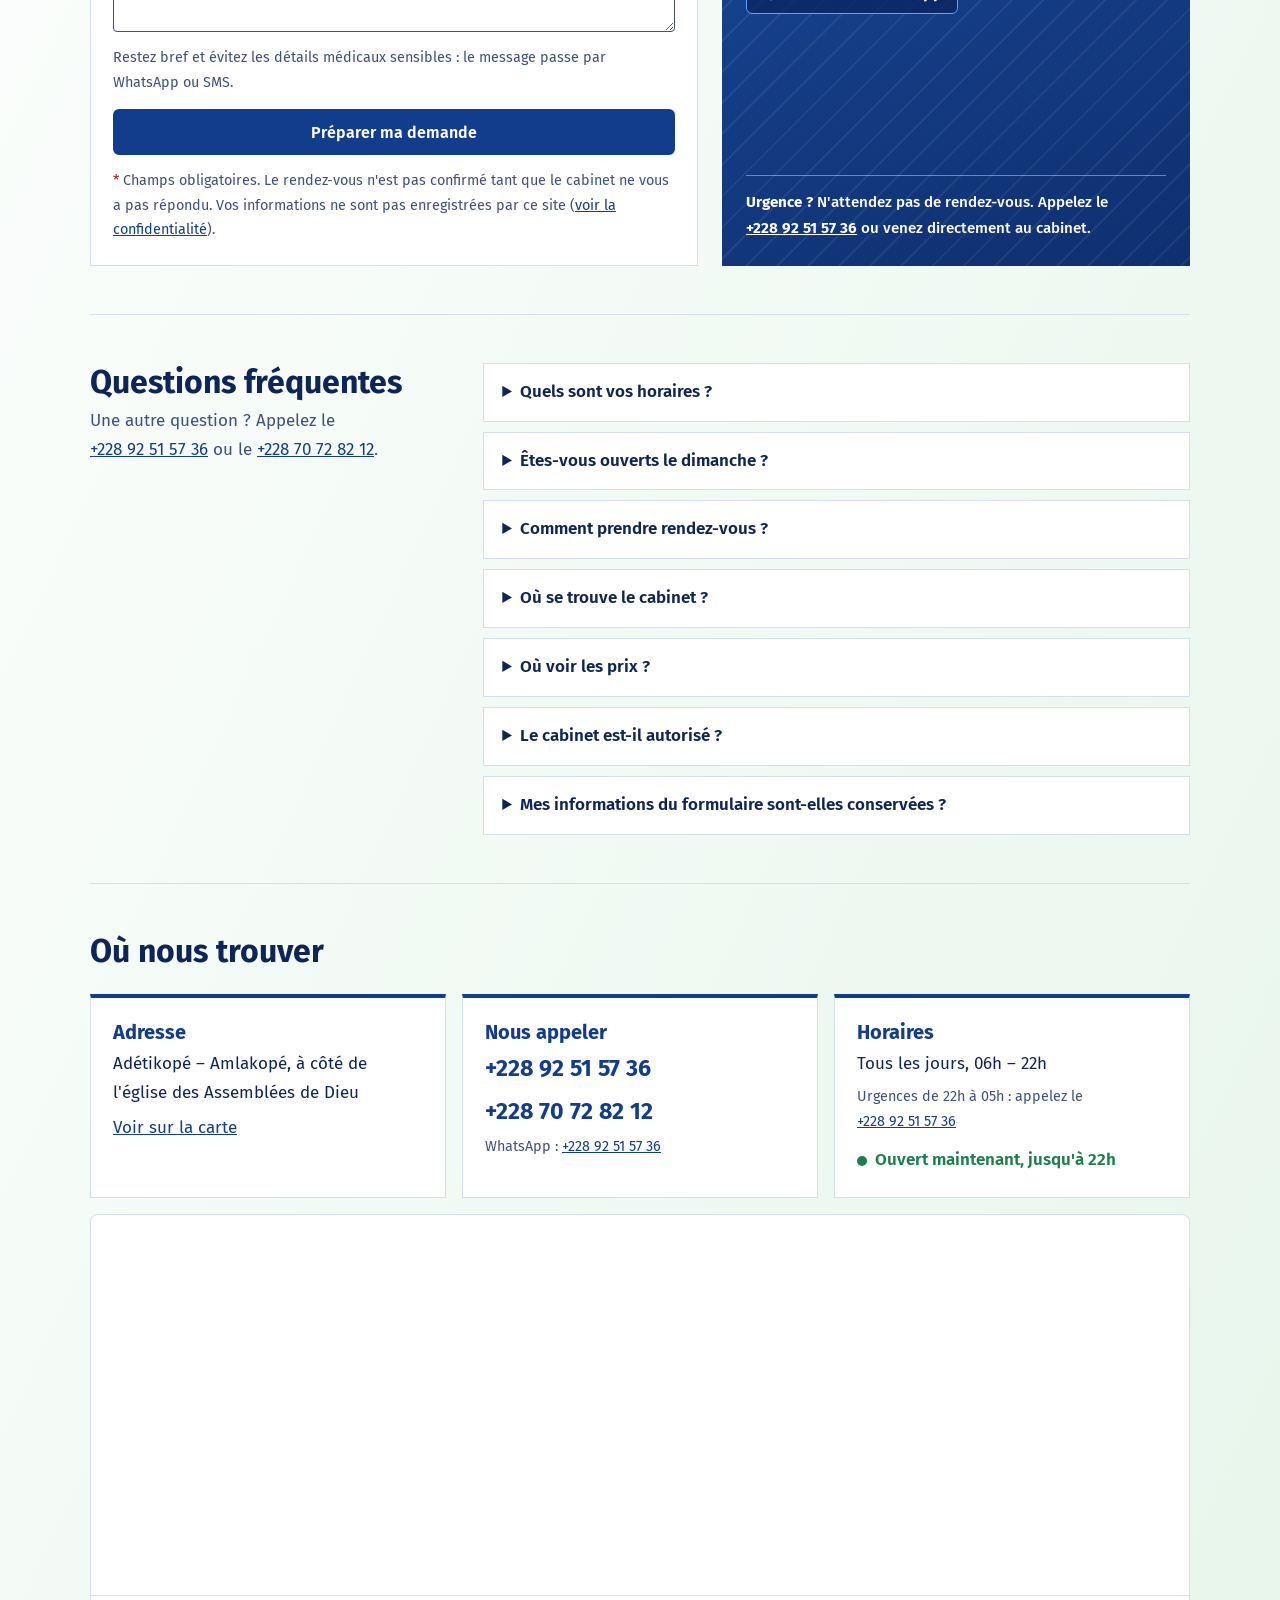
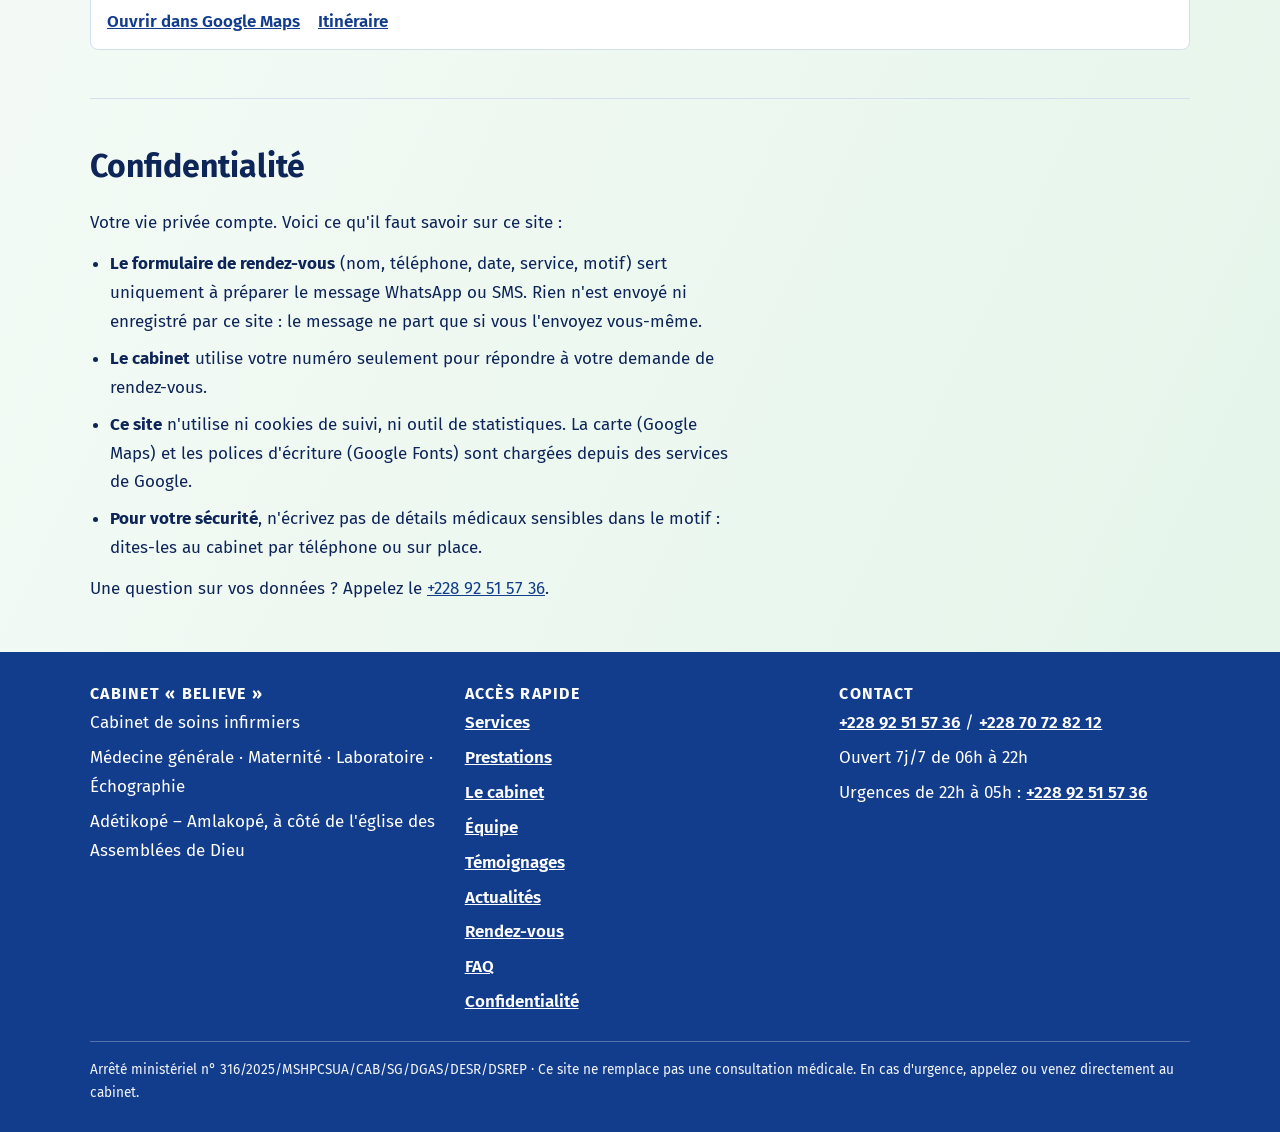
==== commit 0d3728b7: "Add files via upload" ====
--- a/index.html
+++ b/index.html
@@ -3,259 +3,113 @@
 <head>
 <meta charset="utf-8">
 <meta name="viewport" content="width=device-width, initial-scale=1, viewport-fit=cover">
-<meta name="description" content="Cabinet de Soins Infirmiers Believe à Adétikopé – Amlakopé : services, tarifs des analyses, rendez-vous et contact.">
-<style>
-:root { color-scheme: light; padding-top: env(safe-area-inset-top, 0px); padding-bottom: env(safe-area-inset-bottom, 0px); }
-body { margin: 0; }
-img { max-width: 100%; }
-</style>
-<title>Cabinet de Soins Infirmiers Believe</title>
+<title>Cabinet Believe – Soins infirmiers, maternité, laboratoire à Adétikopé</title>
+<meta name="description" content="Cabinet Believe à Adétikopé – Amlakopé (Togo) : médecine générale, maternité, laboratoire, échographie. Ouvert 7j/7 de 06h à 22h, urgences de 22h à 05h.">
+<meta name="robots" content="index, follow, max-image-preview:large">
+<link rel="canonical" href="https://cabinetbelieve.github.io/site-cabinet/">
+<meta name="theme-color" content="#123c8c" media="(prefers-color-scheme: light)">
+<meta name="theme-color" content="#0b1430" media="(prefers-color-scheme: dark)">
+<meta name="color-scheme" content="light dark">
+
+<!-- Icônes -->
+<link rel="icon" href="images/favicon.ico" sizes="any">
+<link rel="icon" type="image/png" sizes="32x32" href="images/favicon-32.png">
+<link rel="icon" type="image/png" sizes="192x192" href="images/icon-192.png">
+<link rel="apple-touch-icon" href="images/apple-touch-icon.png">
+
+<!-- Open Graph (Facebook, WhatsApp, LinkedIn…) -->
+<meta property="og:type" content="website">
+<meta property="og:locale" content="fr_FR">
+<meta property="og:site_name" content="Cabinet de Soins Infirmiers « Believe »">
+<meta property="og:title" content="Cabinet Believe – Soins infirmiers, maternité, laboratoire à Adétikopé">
+<meta property="og:description" content="Médecine générale, maternité, laboratoire, échographie. Ouvert 7j/7 de 06h à 22h, urgences de 22h à 05h à Adétikopé – Amlakopé.">
+<meta property="og:url" content="https://cabinetbelieve.github.io/site-cabinet/">
+<meta property="og:image" content="https://cabinetbelieve.github.io/site-cabinet/images/og-image.jpg">
+<meta property="og:image:width" content="1200">
+<meta property="og:image:height" content="630">
+<meta property="og:image:alt" content="Logo et nom du Cabinet de Soins Infirmiers Believe, Adétikopé – Amlakopé, Togo">
+
+<!-- Twitter / X -->
+<meta name="twitter:card" content="summary_large_image">
+<meta name="twitter:title" content="Cabinet Believe – Soins infirmiers, maternité, laboratoire à Adétikopé">
+<meta name="twitter:description" content="Médecine générale, maternité, laboratoire, échographie. Ouvert 7j/7 de 06h à 22h, urgences de 22h à 05h.">
+<meta name="twitter:image" content="https://cabinetbelieve.github.io/site-cabinet/images/og-image.jpg">
+<meta name="twitter:image:alt" content="Logo et nom du Cabinet de Soins Infirmiers Believe">
+
+<link rel="preconnect" href="https://fonts.googleapis.com">
+<link rel="preconnect" href="https://fonts.gstatic.com" crossorigin>
 <link rel="stylesheet" href="https://fonts.googleapis.com/css2?family=Fira+Sans:wght@400;500;600;700&display=swap">
-<style>
-/* Layout: barre d'infos, menu sticky (burger sous 1020px), accueil texte + 4 cartes de même hauteur,
-   services 3x2 / 2x3 / 1 colonne, analyses en 2 colonnes de même hauteur, rendez-vous formulaire + carte
-   de contact de même hauteur, FAQ titre + liste, contact en 3 cartes, pied de page en 3 colonnes. */
-:root {
-  --bg: #ffffff;
-  --tint: #e3f4e8;
-  --surface: #ffffff;
-  --fg: #0e2558;
-  --muted: #3d507e;
-  --primary: #123c8c;
-  --primary-fg: #ffffff;
-  --green: #1f9a4d;
-  --green-fg: #ffffff;
-  --red: #c4161c;
-  --line: #d3deef;
-  --font: "Fira Sans", "Segoe UI", system-ui, sans-serif;
+<link rel="stylesheet" href="style.css">
+
+<!-- Données structurées (Google) : MedicalClinic.
+     À COMPLÉTER : remplacer "image" par la vraie photo de la façade (images/facade.webp). -->
+<script type="application/ld+json">
+{
+  "@context": "https://schema.org",
+  "@type": "MedicalClinic",
+  "@id": "https://cabinetbelieve.github.io/site-cabinet/#cabinet",
+  "name": "Cabinet de Soins Infirmiers « Believe »",
+  "alternateName": "Cabinet Believe",
+  "description": "Cabinet de soins infirmiers à Adétikopé – Amlakopé (Togo) : médecine générale, maternité, laboratoire d'analyses, échographie, ophtalmologie et pharmacie à usage interne.",
+  "url": "https://cabinetbelieve.github.io/site-cabinet/",
+  "logo": "https://cabinetbelieve.github.io/site-cabinet/images/logo.png",
+  "image": "https://cabinetbelieve.github.io/site-cabinet/images/og-image.jpg",
+  "telephone": ["+22892515736", "+22870728212"],
+  "address": {
+    "@type": "PostalAddress",
+    "streetAddress": "Amlakopé, à côté de l'église des Assemblées de Dieu",
+    "addressLocality": "Adétikopé",
+    "addressCountry": "TG"
+  },
+  "openingHoursSpecification": [
+    { "@type": "OpeningHoursSpecification", "dayOfWeek": ["Monday","Tuesday","Wednesday","Thursday","Friday","Saturday","Sunday"], "opens": "06:00", "closes": "22:00" }
+  ],
+  "contactPoint": [
+    { "@type": "ContactPoint", "telephone": "+22892515736", "contactType": "emergency", "availableLanguage": "fr",
+      "hoursAvailable": { "@type": "OpeningHoursSpecification", "dayOfWeek": ["Monday","Tuesday","Wednesday","Thursday","Friday","Saturday","Sunday"], "opens": "22:00", "closes": "05:00" } }
+  ],
+  "availableService": [
+    { "@type": "MedicalProcedure", "name": "Consultation de médecine générale" },
+    { "@type": "MedicalProcedure", "name": "Ophtalmologie" },
+    { "@type": "MedicalProcedure", "name": "Soins infirmiers (pansement, perfusion, injection, contrôle de tension)" },
+    { "@type": "MedicalProcedure", "name": "Accouchement" },
+    { "@type": "MedicalProcedure", "name": "Planification familiale" },
+    { "@type": "MedicalProcedure", "name": "Vaccination" },
+    { "@type": "MedicalTest", "name": "Laboratoire d'analyses médicales" },
+    { "@type": "MedicalTest", "name": "Échographie" }
+  ]
 }
-@media (prefers-color-scheme: dark) {
-  :root:not([data-theme="light"]) {
-    --bg: #0b1430; --tint: #0e2b27; --surface: #131f42; --fg: #e6edfb; --muted: #a3b3d6;
-    --primary: #8db0f7; --primary-fg: #0a1636; --green: #4fd183; --green-fg: #06210f;
-    --red: #ff7b7f; --line: #26376a;
-    color-scheme: dark;
-  }
-}
-:root[data-theme="dark"] {
-  --bg: #0b1430; --tint: #0e2b27; --surface: #131f42; --fg: #e6edfb; --muted: #a3b3d6;
-  --primary: #8db0f7; --primary-fg: #0a1636; --green: #4fd183; --green-fg: #06210f;
-  --red: #ff7b7f; --line: #26376a;
-  color-scheme: dark;
-}
-* { box-sizing: border-box; }
-[hidden] { display: none !important; }
-html { scroll-behavior: smooth; -webkit-text-size-adjust: 100%; }
-@media (prefers-reduced-motion: reduce) { html { scroll-behavior: auto; } }
-body {
-  background-color: var(--bg);
-  background-image: linear-gradient(115deg, transparent 45%, var(--tint) 100%);
-  color: var(--fg);
-  font-family: var(--font); font-size: 17px; line-height: 1.7;
-  padding-left: max(16px, env(safe-area-inset-left, 0px));
-  padding-right: max(16px, env(safe-area-inset-right, 0px));
-  padding-block: 0;
-  overflow-wrap: break-word;
-}
-h1, h2, h3 { font-family: var(--font); line-height: 1.2; margin: 0; text-wrap: balance; }
-h1 { font-size: clamp(1.7rem, 5vw, 2.6rem); font-weight: 700; }
-h2 { font-size: clamp(1.45rem, 4vw, 2rem); font-weight: 700; }
-h3 { font-size: 1.25rem; font-weight: 700; }
-p { margin: 0; }
-a { color: var(--primary); }
-:focus-visible { outline: 3px solid var(--green); outline-offset: 2px; }
-.wrap { max-width: 1100px; margin: 0 auto; }
-.full { margin-inline: calc(-1 * max(16px, env(safe-area-inset-left, 0px))); padding-inline: max(16px, env(safe-area-inset-left, 0px)); }
-.muted { color: var(--muted); }
-.ic { width: 20px; height: 20px; flex: none; }
-
-/* Barre d'infos */
-.topbar { background: var(--primary); color: var(--primary-fg); font-size: 0.92rem; }
-.topbar .wrap { display: flex; flex-wrap: wrap; gap: 2px 24px; justify-content: space-between; padding-block: 8px; }
-.topbar span { overflow-wrap: anywhere; }
-.topbar a { color: inherit; font-weight: 600; }
-
-/* Menu */
-header.top { position: sticky; top: env(safe-area-inset-top, 0px); z-index: 5; background: color-mix(in srgb, var(--bg) 94%, transparent); backdrop-filter: blur(6px); border-bottom: 1px solid var(--line); }
-.bar { display: flex; align-items: center; justify-content: space-between; gap: 8px 20px; padding-block: 8px; }
-.brand { display: flex; align-items: center; gap: 10px; text-decoration: none; color: var(--fg); font-weight: 700; line-height: 1.15; min-width: 0; }
-.brand img { width: 44px; height: 44px; background: #fff; border-radius: 6px; flex: none; }
-.brand small { display: block; font-weight: 500; font-size: 0.72rem; letter-spacing: 0.08em; text-transform: uppercase; color: var(--muted); }
-nav { display: flex; gap: 2px 18px; align-items: center; }
-nav a { color: var(--primary); text-decoration: none; text-transform: uppercase; font-weight: 700; font-size: 0.88rem; padding: 8px 2px; border-bottom: 3px solid transparent; white-space: nowrap; }
-nav a:hover, nav a.on { color: var(--green); border-bottom-color: var(--green); }
-nav a.cta { background: var(--green); color: var(--green-fg); padding: 8px 16px; border-radius: 6px; border-bottom: 0; }
-nav a.cta:hover { filter: brightness(1.08); color: var(--green-fg); }
-.burger { display: none; width: 44px; height: 44px; align-items: center; justify-content: center; background: transparent; border: 2px solid var(--primary); color: var(--primary); border-radius: 6px; cursor: pointer; flex: none; }
-.m-cta { display: none; background: var(--green); color: var(--green-fg); text-decoration: none; font-weight: 700; font-size: 0.85rem; text-transform: uppercase; padding: 11px 14px; border-radius: 6px; white-space: nowrap; flex: none; }
-
-/* Cartes bleues façon photo */
-.tile { position: relative; overflow: hidden; color: #fff; display: flex; flex-direction: column; justify-content: space-between; gap: 18px; padding: 24px; min-height: 250px; min-width: 0;
-  background: linear-gradient(160deg, #1b4fa3 0%, #0f2f6f 100%); }
-.tile::before { content: ""; position: absolute; inset: 0; opacity: 0.18; pointer-events: none;
-  background: radial-gradient(circle at 85% 20%, #7fd3ff 0, transparent 38%), repeating-linear-gradient(135deg, rgba(255,255,255,0.35) 0 2px, transparent 2px 22px); }
-.tile > * { position: relative; }
-.tile.green { background: linear-gradient(160deg, #1f8f55 0%, #0e5a3c 100%); }
-.tile.teal { background: linear-gradient(160deg, #1a7f9c 0%, #0e4a73 100%); }
-.tile.red { background: linear-gradient(160deg, #b3262c 0%, #6e1219 100%); }
-.tile h3 { font-size: 1.7rem; line-height: 1.1; text-shadow: 0 1px 6px rgba(0,0,0,0.35); }
-.tile ul { margin: 10px 0 0; padding: 0; list-style: none; display: grid; gap: 2px; font-weight: 500; }
-.tile ul li::before { content: "› "; opacity: 0.8; }
-.tile p { margin-top: 8px; font-weight: 500; }
-.go { align-self: flex-start; display: inline-flex; align-items: center; gap: 8px; font: 600 1.05rem var(--font); color: #fff; text-decoration: none; background: rgba(10,35,95,0.75); border: 1px solid #5fa2ff; border-radius: 6px; padding: 9px 14px; cursor: pointer; min-height: 44px; }
-.go:hover { background: rgba(10,35,95,0.95); }
-.tile.small { min-height: 150px; padding: 18px; }
-.tile.small h3 { font-size: 1.3rem; }
-
-/* Accueil */
-.hero { display: grid; grid-template-columns: minmax(0, 1fr) minmax(0, 1fr); gap: 32px 40px; padding-block: 40px 48px; align-items: stretch; }
-.hero .intro { align-self: center; min-width: 0; }
-.hero .intro p { margin-top: 14px; line-height: 1.9; }
-.quick { display: grid; grid-template-columns: repeat(2, minmax(0, 1fr)); grid-auto-rows: 1fr; gap: 16px; }
-
-section { padding-block: 48px; border-top: 1px solid var(--line); scroll-margin-top: 90px; }
-.sec-head { display: grid; gap: 6px; margin-bottom: 24px; max-width: 64ch; }
-.sec-head p { color: var(--muted); }
-.tiles { display: grid; grid-template-columns: repeat(3, minmax(0, 1fr)); gap: 16px; }
-
-/* Analyses: deux colonnes de même hauteur */
-.tools { margin-bottom: 18px; max-width: 420px; }
-.groups { display: grid; grid-template-columns: repeat(2, minmax(0, 1fr)); gap: 16px; align-items: stretch; }
-.col { display: flex; flex-direction: column; gap: 16px; min-width: 0; }
-.col[hidden] { display: none; }
-.grp { display: flex; flex-direction: column; flex: 1 1 auto; background: var(--surface); border: 1px solid var(--line); overflow: hidden; min-width: 0; }
-.grp h3 { background: var(--primary); color: var(--primary-fg); padding: 10px 16px; font-size: 1.1rem; }
-.grp ul { list-style: none; margin: 0; padding: 0; display: flex; flex-direction: column; flex: 1 1 auto; }
-.grp li { flex: 1 1 auto; display: flex; align-items: center; justify-content: space-between; gap: 12px; padding: 8px 16px; min-height: 42px; border-top: 1px solid var(--line); font-variant-numeric: tabular-nums; }
-.grp li:first-child { border-top: 0; }
-.grp li span:first-child { min-width: 0; overflow-wrap: anywhere; }
-.grp li span:last-child { font-weight: 600; white-space: nowrap; }
-.grp[hidden], .grp li[hidden] { display: none; }
-#none { margin-top: 12px; }
-
-/* Actualités */
-.news { display: grid; grid-template-columns: repeat(2, minmax(0, 1fr)); gap: 16px; align-items: stretch; }
-.post { background: var(--surface); border: 1px solid var(--line); padding: 22px; min-width: 0; display: flex; flex-direction: column; gap: 12px; border-top: 4px solid var(--green); }
-.post .meta { display: flex; gap: 10px; align-items: center; flex-wrap: wrap; font-size: 0.85rem; color: var(--muted); }
-.post .tag { background: var(--green); color: var(--green-fg); font-weight: 600; letter-spacing: 0.05em; text-transform: uppercase; font-size: 0.72rem; padding: 3px 9px; border-radius: 4px; }
-.post h3 { font-size: 1.45rem; color: var(--primary); }
-.post ul { margin: 0; padding-left: 1.2em; display: grid; gap: 6px; }
-.post .fin { margin-top: auto; padding-top: 4px; }
-
-/* Rendez-vous: formulaire et carte de contact de même hauteur */
-.split { display: grid; grid-template-columns: minmax(0, 1.3fr) minmax(0, 1fr); gap: 24px; align-items: stretch; }
-form { background: var(--surface); border: 1px solid var(--line); padding: 22px; display: grid; gap: 14px; min-width: 0; align-content: start; }
-.row { display: grid; grid-template-columns: repeat(2, minmax(0, 1fr)); gap: 14px; }
-label { display: grid; gap: 4px; font-weight: 600; font-size: 0.92rem; min-width: 0; }
-input, select, textarea { font: 400 1rem var(--font); color: var(--fg); background: var(--bg); border: 1px solid var(--line); border-radius: 4px; padding: 10px 12px; width: 100%; min-width: 0; min-height: 44px; }
-textarea { resize: vertical; min-height: 84px; }
-.btn { font: 600 1rem var(--font); background: var(--primary); color: var(--primary-fg); border: 0; border-radius: 6px; padding: 12px 20px; cursor: pointer; text-decoration: none; display: inline-block; min-height: 46px; }
-.btn:hover { filter: brightness(1.1); }
-.btn.alt { background: transparent; color: var(--primary); border: 2px solid var(--primary); padding: 10px 18px; }
-.btn.wa { background: var(--green); color: var(--green-fg); }
-.result { background: var(--bg); border: 1px dashed var(--primary); padding: 16px; display: grid; gap: 12px; }
-.result pre { margin: 0; white-space: pre-wrap; overflow-wrap: anywhere; font: 400 0.95rem var(--font); }
-.result .acts { display: flex; gap: 10px; flex-wrap: wrap; }
-.note { color: var(--muted); font-size: 0.9rem; }
-.aside { min-height: 0; padding: 24px; }
-.aside .nums { display: grid; gap: 0; margin-top: 10px; font-size: 1.8rem; font-weight: 700; line-height: 1.3; user-select: all; }
-.aside .urg { border-top: 1px solid rgba(255,255,255,0.4); padding-top: 14px; margin-top: 0; font-size: 0.95rem; font-weight: 500; }
-
-/* FAQ */
-.faqwrap { display: grid; grid-template-columns: minmax(0, 1fr) minmax(0, 2fr); gap: 24px 40px; align-items: start; }
-.faqwrap .sec-head { margin-bottom: 0; }
-.faq { display: grid; gap: 10px; min-width: 0; }
-.faq details { background: var(--surface); border: 1px solid var(--line); padding: 0 18px; }
-.faq summary { cursor: pointer; font-weight: 600; padding: 14px 0; min-height: 44px; }
-.faq details[open] summary { color: var(--green); }
-.faq details p { padding-bottom: 14px; color: var(--muted); }
-
-/* Contact */
-.cols { display: grid; grid-template-columns: repeat(3, minmax(0, 1fr)); gap: 16px; align-items: stretch; }
-.ccard { background: var(--surface); border: 1px solid var(--line); border-top: 4px solid var(--primary); padding: 22px; min-width: 0; display: flex; flex-direction: column; gap: 6px; }
-.ccard h3 { color: var(--primary); }
-.ccard p { overflow-wrap: anywhere; }
-.big { font-size: 1.5rem; font-weight: 700; user-select: all; line-height: 1.4; }
-.status { display: inline-flex; align-items: center; gap: 8px; font-weight: 600; margin-top: auto; padding-top: 6px; }
-.dot { width: 10px; height: 10px; border-radius: 50%; background: var(--muted); flex: none; }
-.status[data-open="yes"] { color: #1a7f4b; } .status[data-open="yes"] .dot { background: #1a7f4b; }
-.status[data-open="no"] { color: var(--red); } .status[data-open="no"] .dot { background: var(--red); }
-:root[data-theme="dark"] .status[data-open="yes"] { color: #5fd08e; }
-@media (prefers-color-scheme: dark) { :root:not([data-theme="light"]) .status[data-open="yes"] { color: #5fd08e; } }
-
-/* Pied de page */
-footer { background: var(--primary); color: var(--primary-fg); }
-footer .wrap { padding-block: 32px 28px; display: grid; gap: 24px; }
-.fgrid { display: grid; grid-template-columns: repeat(3, minmax(0, 1fr)); gap: 24px; }
-.fgrid > div { min-width: 0; display: grid; gap: 6px; align-content: start; }
-footer h3 { font-size: 1rem; text-transform: uppercase; letter-spacing: 0.08em; }
-footer a { color: inherit; font-weight: 600; }
-footer .small { font-size: 0.85rem; opacity: 0.92; border-top: 1px solid rgba(255,255,255,0.3); padding-top: 16px; }
-
-/* Tablette */
-@media (max-width: 1020px) {
-  .bar { flex-wrap: wrap; }
-  .brand { flex: 1 1 auto; }
-  .m-cta, .burger { display: inline-flex; align-items: center; justify-content: center; }
-  nav { display: none; flex-basis: 100%; flex-direction: column; align-items: stretch; gap: 0; padding-bottom: 8px; }
-  nav.open { display: flex; }
-  nav a { padding: 12px 4px; border-bottom: 1px solid var(--line); font-size: 0.95rem; }
-  nav a.cta { display: none; }
-}
-@media (max-width: 900px) {
-  .hero, .split, .faqwrap { grid-template-columns: 1fr; }
-  .hero { padding-block: 28px 32px; }
-  .tiles { grid-template-columns: repeat(2, minmax(0, 1fr)); }
-  .news { grid-template-columns: 1fr; }
-  .tile { min-height: 210px; }
-  .aside { min-height: 0; }
-}
-@media (max-width: 760px) {
-  .cols, .fgrid { grid-template-columns: 1fr; }
-  .topbar .wrap { justify-content: center; text-align: center; }
-}
-/* Téléphone */
-@media (max-width: 640px) {
-  body { font-size: 16px; }
-  section { padding-block: 36px; }
-  .tiles { grid-template-columns: 1fr; }
-  .groups { grid-template-columns: 1fr; }
-  .row { grid-template-columns: 1fr; }
-  .tools { max-width: none; }
-  .tile { min-height: 0; padding: 20px; }
-  .tile.small { min-height: 140px; padding: 16px; }
-  .tile h3 { font-size: 1.45rem; }
-  .tile.small h3 { font-size: 1.1rem; }
-  .go { font-size: 0.95rem; padding: 8px 10px; }
-  form, .post, .ccard, .aside { padding: 18px; }
-  .aside .nums { font-size: 1.6rem; }
-}
-@media (max-width: 420px) {
-  .m-cta { display: none; }
-  nav a.cta { display: block; text-align: center; margin: 10px 0 2px; padding: 12px 16px; border-bottom: 0; }
-  .brand small { display: none; }
-  .topbar { font-size: 0.85rem; }
-}
-</style>
+</script>
 </head>
 <body>
 
-<svg width="0" height="0" style="position:absolute" aria-hidden="true"><symbol id="arr" viewBox="0 0 24 24"><circle cx="12" cy="12" r="10" fill="#fff"/><path d="M8 12h8M13 8.500l3.500 3.500-3.500 3.500" stroke="#123c8c" stroke-width="2" fill="none" stroke-linecap="round" stroke-linejoin="round"/></symbol></svg>
+<a class="skip" href="#contenu">Aller au contenu</a>
+
+<!-- Icônes réutilisées -->
+<svg width="0" height="0" style="position:absolute" aria-hidden="true" focusable="false">
+  <symbol id="arr" viewBox="0 0 24 24"><circle cx="12" cy="12" r="10" fill="#fff"/><path d="M8 12h8M13 8.5l3.5 3.5-3.5 3.5" stroke="#123c8c" stroke-width="2" fill="none" stroke-linecap="round" stroke-linejoin="round"/></symbol>
+  <symbol id="i-shield" viewBox="0 0 24 24"><path d="M12 3l7 3v5c0 5-3.5 8.5-7 10-3.5-1.5-7-5-7-10V6l7-3z M9 12l2 2 4-4" fill="none" stroke="currentColor" stroke-width="1.8" stroke-linecap="round" stroke-linejoin="round"/></symbol>
+  <symbol id="i-clock" viewBox="0 0 24 24"><circle cx="12" cy="12" r="9" fill="none" stroke="currentColor" stroke-width="1.8"/><path d="M12 7v5l3 2" fill="none" stroke="currentColor" stroke-width="1.8" stroke-linecap="round" stroke-linejoin="round"/></symbol>
+  <symbol id="i-phone" viewBox="0 0 24 24"><path d="M5 4h4l2 5-2.5 1.5a11 11 0 0 0 5 5L15 13l5 2v4a2 2 0 0 1-2 2A16 16 0 0 1 3 6a2 2 0 0 1 2-2z" fill="none" stroke="currentColor" stroke-width="1.8" stroke-linecap="round" stroke-linejoin="round"/></symbol>
+  <symbol id="i-plus" viewBox="0 0 24 24"><rect x="3.5" y="3.5" width="17" height="17" rx="4" fill="none" stroke="currentColor" stroke-width="1.8"/><path d="M12 8v8M8 12h8" fill="none" stroke="currentColor" stroke-width="1.8" stroke-linecap="round"/></symbol>
+  <symbol id="i-chat" viewBox="0 0 24 24"><path d="M12 3a9 9 0 0 0-7.7 13.6L3 21l4.5-1.2A9 9 0 1 0 12 3z" fill="none" stroke="currentColor" stroke-width="1.8" stroke-linejoin="round"/></symbol>
+</svg>
 
 <div class="topbar full"><div class="wrap">
-  <span>Nous joindre : 92 51 57 36 / 70 72 82 12 · <a href="https://wa.me/22892515736" target="_blank" rel="noopener">WhatsApp</a></span>
-  <span>Ouvert de 06h à 22h · Urgences de 22h à 05h : 92 51 57 36</span>
+  <span>Nous joindre : <a href="tel:+22892515736">+228 92 51 57 36</a> / <a href="tel:+22870728212">+228 70 72 82 12</a> · <a href="https://wa.me/22892515736" target="_blank" rel="noopener">WhatsApp</a></span>
+  <span>Ouvert 7j/7 de 06h à 22h · Urgences de 22h à 05h : <a href="tel:+22892515736">+228 92 51 57 36</a></span>
 </div></div>
 
 <header class="top full">
   <div class="wrap bar">
-    <a class="brand" href="#accueil"><img alt="" src="[data-uri]"><span>Cabinet « Believe »<small>Soins infirmiers · Adétikopé</small></span></a>
+    <a class="brand" href="#accueil"><img src="images/logo.png" width="44" height="44" alt="Logo Cabinet Believe" fetchpriority="high"><span>Cabinet « Believe »<small>Soins infirmiers · Adétikopé</small></span></a>
     <a class="m-cta" href="#rendez-vous">Rendez-vous</a>
     <button class="burger" id="burger" type="button" aria-controls="menu" aria-expanded="false" aria-label="Ouvrir le menu"><svg class="ic" viewBox="0 0 24 24" aria-hidden="true"><path d="M4 7h16M4 12h16M4 17h16" stroke="currentColor" stroke-width="2.2" stroke-linecap="round" fill="none"/></svg></button>
     <nav aria-label="Navigation principale" id="menu">
       <a href="#accueil" class="on">Accueil</a>
       <a href="#services">Services</a>
-      <a href="#analyses">Analyses et tarifs</a>
+      <a href="#tarifs">Prestations</a>
+      <a href="#cabinet">Le cabinet</a>
       <a href="#actualites">Actualités</a>
       <a href="#faq">FAQ</a>
       <a href="#contact">Contact</a>
@@ -264,66 +118,176 @@
   </div>
 </header>
 
-<main class="wrap" id="accueil">
-  <div class="hero">
+<main class="wrap" id="contenu">
+
+  <!-- ACCUEIL -->
+  <div class="hero" id="accueil">
     <div class="intro">
       <h1>Bienvenue au Cabinet de Soins Infirmiers « Believe »</h1>
+      <p class="tagline">Médecine générale · Maternité · Laboratoire · Échographie</p>
       <p>Le cabinet vous accueille à Adétikopé – Amlakopé, à côté de l'église des Assemblées de Dieu. Médecine générale, soins infirmiers, accouchement, planification familiale, échographie, laboratoire d'analyses et ophtalmologie sont proposés au même endroit.</p>
-      <p class="muted" style="font-size:0.95rem">Arrêté ministériel n° 316/2025/MSHPCSUA/CAB/SG/DGAS/DESR/DSREP</p>
-    </div>
-    <div class="quick">
-      <div class="tile small"><h3>Prendre rendez-vous</h3><a class="go" href="#rendez-vous"><svg class="ic"><use href="#arr"/></svg>Consulter</a></div>
-      <div class="tile small green"><h3>Analyses et tarifs</h3><a class="go" href="#analyses"><svg class="ic"><use href="#arr"/></svg>Consulter</a></div>
-      <div class="tile small teal"><h3>Actualités</h3><a class="go" href="#actualites"><svg class="ic"><use href="#arr"/></svg>Consulter</a></div>
-      <div class="tile small"><h3>Nous contacter</h3><a class="go" href="#contact"><svg class="ic"><use href="#arr"/></svg>Consulter</a></div>
-    </div>
+      <div class="hero-cta">
+        <a class="btn" href="#rendez-vous">Prendre rendez-vous</a>
+        <a class="btn alt" href="tel:+22892515736">Appeler le cabinet</a>
+      </div>
+      <p class="muted small" style="margin-top:18px">Arrêté ministériel n° 316/2025/MSHPCSUA/CAB/SG/DGAS/DESR/DSREP</p>
+    </div>
+    <figure class="hero-photo">
+      <!-- À COMPLÉTER : remplacer images/facade.webp par la photo de la façade (format 3:2, 1200×800 conseillé) -->
+      <img src="images/facade.webp" width="1200" height="800" alt="Façade du Cabinet de Soins Infirmiers Believe à Adétikopé – Amlakopé" fetchpriority="high" data-todo>
+    </figure>
   </div>
 
-  <section id="services">
-    <div class="sec-head">
-      <h2>Nos services</h2>
+  <div class="quick">
+    <div class="tile small"><h3>Prendre rendez-vous</h3><a class="go" href="#rendez-vous"><svg class="ic" aria-hidden="true"><use href="#arr"/></svg>Réserver</a></div>
+    <div class="tile small green"><h3>Analyses et tarifs</h3><a class="go" href="#analyses"><svg class="ic" aria-hidden="true"><use href="#arr"/></svg>Voir les prix</a></div>
+    <div class="tile small teal"><h3>Actualités</h3><a class="go" href="#actualites"><svg class="ic" aria-hidden="true"><use href="#arr"/></svg>Lire</a></div>
+    <div class="tile small"><h3>Nous contacter</h3><a class="go" href="#contact"><svg class="ic" aria-hidden="true"><use href="#arr"/></svg>Contacts</a></div>
+  </div>
+
+  <!-- POURQUOI NOUS CHOISIR -->
+  <section id="pourquoi" aria-labelledby="t-pourquoi">
+    <div class="sec-head">
+      <h2 id="t-pourquoi">Pourquoi nous choisir</h2>
+      <p>L'essentiel à savoir avant de venir.</p>
+    </div>
+    <div class="why">
+      <div class="why-card"><span class="badge"><svg aria-hidden="true"><use href="#i-shield"/></svg></span><h3>Cabinet agréé</h3><p>Agréé par arrêté ministériel n° 316/2025/MSHPCSUA/CAB/SG/DGAS/DESR/DSREP.</p></div>
+      <div class="why-card"><span class="badge"><svg aria-hidden="true"><use href="#i-clock"/></svg></span><h3>Ouvert 7j/7</h3><p>Tous les jours de la semaine, dimanche compris, de 06h à 22h.</p></div>
+      <div class="why-card"><span class="badge"><svg aria-hidden="true"><use href="#i-phone"/></svg></span><h3>Urgences de 22h à 05h</h3><p>La nuit, appelez le <a href="tel:+22892515736">+228 92 51 57 36</a>.</p></div>
+      <div class="why-card"><span class="badge"><svg aria-hidden="true"><use href="#i-plus"/></svg></span><h3>Tout au même endroit</h3><p>Consultations, soins, accouchement, laboratoire, échographie et pharmacie réunis sous le même toit.</p></div>
+    </div>
+  </section>
+
+  <!-- SERVICES -->
+  <section id="services" aria-labelledby="t-services">
+    <div class="sec-head">
+      <h2 id="t-services">Nos services</h2>
       <p>Vous ne savez pas quel service choisir ? Appelez-nous, nous vous orienterons.</p>
     </div>
     <div class="tiles">
-      <div class="tile"><div><h3>Consultations</h3><ul><li>Consultation curative</li><li>Médecine générale</li><li>Ophtalmologie</li></ul></div><a class="go" href="#rendez-vous"><svg class="ic"><use href="#arr"/></svg>Prendre rendez-vous</a></div>
-      <div class="tile teal"><div><h3>Soins infirmiers</h3><ul><li>Pansement</li><li>Perfusion</li><li>Injection</li><li>Contrôle de tension</li></ul></div><a class="go" href="#rendez-vous"><svg class="ic"><use href="#arr"/></svg>Prendre rendez-vous</a></div>
-      <div class="tile"><div><h3>Mère et enfant</h3><ul><li>Accouchement</li><li>Planification familiale</li><li>Vaccination</li></ul></div><a class="go" href="#rendez-vous"><svg class="ic"><use href="#arr"/></svg>Prendre rendez-vous</a></div>
-      <div class="tile green"><div><h3>Examens</h3><ul><li>Laboratoire d'analyses</li><li>Échographie</li></ul></div><a class="go" href="#analyses"><svg class="ic"><use href="#arr"/></svg>Consulter les tarifs</a></div>
-      <div class="tile teal"><div><h3>Pharmacie</h3><p>Pharmacie à usage interne</p></div><a class="go" href="#contact"><svg class="ic"><use href="#arr"/></svg>Nous contacter</a></div>
-      <div class="tile red"><div><h3>Urgences</h3><p>De 22h à 05h, appelez le 92 51 57 36.</p></div><a class="go" href="#contact"><svg class="ic"><use href="#arr"/></svg>Nos coordonnées</a></div>
-    </div>
-  </section>
-
-  <section id="analyses">
-    <div class="sec-head">
-      <h2>Analyses et tarifs</h2>
-      <p>Prix en francs CFA, selon la liste du 10 octobre 2026.</p>
-    </div>
+      <div class="tile"><div><h3>Consultations</h3><ul><li>Consultation curative</li><li>Médecine générale</li><li>Ophtalmologie</li></ul></div><a class="go" href="#rendez-vous"><svg class="ic" aria-hidden="true"><use href="#arr"/></svg>Prendre rendez-vous</a></div>
+      <div class="tile teal"><div><h3>Soins infirmiers</h3><ul><li>Pansement</li><li>Perfusion</li><li>Injection</li><li>Contrôle de tension</li></ul></div><a class="go" href="#rendez-vous"><svg class="ic" aria-hidden="true"><use href="#arr"/></svg>Prendre rendez-vous</a></div>
+      <div class="tile"><div><h3>Mère et enfant</h3><ul><li>Accouchement</li><li>Planification familiale</li><li>Vaccination</li></ul></div><a class="go" href="#rendez-vous"><svg class="ic" aria-hidden="true"><use href="#arr"/></svg>Prendre rendez-vous</a></div>
+      <div class="tile green"><div><h3>Examens</h3><ul><li>Laboratoire d'analyses</li><li>Échographie</li></ul></div><a class="go" href="#analyses"><svg class="ic" aria-hidden="true"><use href="#arr"/></svg>Voir les tarifs</a></div>
+      <div class="tile teal"><div><h3>Pharmacie</h3><p>Pharmacie à usage interne</p></div><a class="go" href="#contact"><svg class="ic" aria-hidden="true"><use href="#arr"/></svg>Nous contacter</a></div>
+      <div class="tile red"><div><h3>Urgences</h3><p>De 22h à 05h, appelez le <a href="tel:+22892515736">+228 92 51 57 36</a>.</p></div><a class="go" href="tel:+22892515736"><svg class="ic" aria-hidden="true"><use href="#arr"/></svg>Appeler maintenant</a></div>
+    </div>
+  </section>
+
+  <!-- TARIFS -->
+  <section id="tarifs" aria-labelledby="t-tarifs">
+    <div class="sec-head">
+      <h2 id="t-tarifs">Prestations et tarifs</h2>
+      <p>Nos prestations de soins, puis les prix des analyses. Pour le prix d'un soin, appelez-nous.</p>
+    </div>
+
+    <h3 class="sub" id="soins">Nos prestations de soins</h3>
+    <ul class="checklist">
+      <li>Consultation curative</li>
+      <li>Médecine générale</li>
+      <li>Ophtalmologie</li>
+      <li>Pansement</li>
+      <li>Perfusion</li>
+      <li>Injection</li>
+      <li>Contrôle de tension</li>
+      <li>Accouchement</li>
+      <li>Planification familiale</li>
+      <li>Vaccination</li>
+      <li>Échographie</li>
+      <li>Laboratoire d'analyses</li>
+    </ul>
+
+    <h3 class="sub" id="analyses">Analyses de laboratoire</h3>
+    <p class="muted" style="margin:-4px 0 16px">Prix en francs CFA (FCFA), selon la liste du 10 octobre 2026.</p>
     <div class="tools">
       <label for="q">Chercher une analyse<input id="q" type="search" placeholder="Exemple : glycémie, hépatite, NFS" autocomplete="off"></label>
     </div>
     <div class="groups" id="groups"></div>
     <p class="note" id="none" hidden>Aucune analyse ne correspond à cette recherche. Appelez-nous pour vérifier si nous la réalisons.</p>
-  </section>
-
-  <section id="actualites">
-    <div class="sec-head">
-      <h2>Actualités</h2>
+    <noscript><p class="note">Activez JavaScript pour afficher la liste des analyses, ou appelez-nous au <a href="tel:+22892515736">+228 92 51 57 36</a>.</p></noscript>
+  </section>
+
+  <!-- NOTRE CABINET -->
+  <section id="cabinet" aria-labelledby="t-cabinet">
+    <div class="sec-head">
+      <h2 id="t-cabinet">Notre cabinet</h2>
+      <p>Tout est réuni au même endroit.</p>
+    </div>
+    <div class="premises">
+      <figure class="premises-photo">
+        <!-- À COMPLÉTER : remplacer images/accueil.webp par la photo de l'accueil (4:3, 800×600 conseillé) -->
+        <img src="images/accueil.webp" width="800" height="600" loading="lazy" alt="Espace d'accueil du Cabinet de Soins Infirmiers Believe" data-todo>
+      </figure>
+      <ul class="spaces">
+        <li><strong>Accueil</strong><span>Accueil et caisse</span></li>
+        <li><strong>Salle de soins</strong><span>Pansement, perfusion, injection, contrôle de tension</span></li>
+        <li><strong>Salle d'échographie</strong><span>Échographie</span></li>
+        <li><strong>Laboratoire</strong><span>Analyses médicales</span></li>
+        <li><strong>Maternité</strong><span>Accouchement et planification familiale</span></li>
+        <li><strong>Pharmacie</strong><span>Pharmacie à usage interne</span></li>
+      </ul>
+    </div>
+  </section>
+
+  <!-- NOTRE ÉQUIPE -->
+  <section id="equipe" aria-labelledby="t-equipe">
+    <div class="sec-head">
+      <h2 id="t-equipe">Notre équipe</h2>
+      <p>Des professionnels de santé à votre écoute.</p>
+    </div>
+    <!-- À COMPLÉTER : remplacer images/responsable.webp par la photo du responsable (carré, 480×480).
+         Pour afficher le nom d'un membre du personnel, ajouter-le dans la balise <span> correspondante. -->
+    <div class="teamwrap">
+      <article class="member">
+        <img src="images/responsable.webp" width="480" height="480" loading="lazy" alt="Portrait de AYEBOU Jule Christh, responsable du cabinet" data-todo>
+        <div class="body"><h3>AYEBOU Jule Christh</h3><p>Responsable du cabinet · IDE · Master en Sciences de la Santé</p></div>
+      </article>
+      <ul class="spaces staff">
+        <li><strong>Deux infirmières</strong><span>Soins infirmiers</span></li>
+        <li><strong>Une accoucheuse</strong><span>Maternité et accouchement</span></li>
+        <li><strong>Un technicien supérieur de laboratoire</strong><span>Laboratoire d'analyses</span></li>
+        <li><strong>Une caissière</strong><span>Caisse</span></li>
+      </ul>
+    </div>
+  </section>
+
+  <!-- TÉMOIGNAGES -->
+  <section id="temoignages" aria-labelledby="t-temoignages">
+    <div class="sec-head">
+      <h2 id="t-temoignages">Témoignages</h2>
+      <p>Ce que disent nos patients.</p>
+    </div>
+    <!-- À COMPLÉTER : remplacer chaque texte par le vrai témoignage de la personne, avec son accord.
+         Tant qu'il n'y a pas de vrais textes, supprimer cette section avant la publication. -->
+    <div class="quotes">
+      <blockquote class="quote"><p data-todo>Témoignage de Kossi Denis à ajouter, avec son accord.</p><footer>— <cite>Kossi Denis</cite></footer></blockquote>
+      <blockquote class="quote"><p data-todo>Témoignage de Gueyovo à ajouter, avec son accord.</p><footer>— <cite>Gueyovo</cite></footer></blockquote>
+      <blockquote class="quote"><p data-todo>Témoignage de Kpaoul à ajouter, avec son accord.</p><footer>— <cite>Kpaoul</cite></footer></blockquote>
+    </div>
+  </section>
+
+  <!-- ACTUALITÉS -->
+  <section id="actualites" aria-labelledby="t-actualites">
+    <div class="sec-head">
+      <h2 id="t-actualites">Actualités</h2>
       <p>Conseils de santé et informations pour les patients.</p>
     </div>
     <div class="news" id="news"></div>
-  </section>
-
-  <section id="rendez-vous">
-    <div class="sec-head">
-      <h2>Demander un rendez-vous</h2>
+    <noscript><p class="note">Activez JavaScript pour lire les actualités.</p></noscript>
+  </section>
+
+  <!-- RENDEZ-VOUS -->
+  <section id="rendez-vous" aria-labelledby="t-rdv">
+    <div class="sec-head">
+      <h2 id="t-rdv">Demander un rendez-vous</h2>
       <p>Remplissez le formulaire. Il prépare votre demande, que vous envoyez ensuite par WhatsApp ou que vous copiez pour l'envoyer par SMS. Le cabinet vous confirme le créneau.</p>
     </div>
     <div class="split">
       <form id="rdv" novalidate>
         <div class="row">
-          <label for="f-nom">Nom et prénom<input id="f-nom" name="nom" autocomplete="name" required></label>
-          <label for="f-tel">Votre téléphone<input id="f-tel" name="tel" type="tel" autocomplete="tel" required></label>
+          <label for="f-nom"><span>Nom et prénom <span class="req" aria-hidden="true">*</span></span><input id="f-nom" name="nom" autocomplete="name" required aria-required="true" aria-describedby="err"></label>
+          <label for="f-tel"><span>Votre téléphone <span class="req" aria-hidden="true">*</span></span><input id="f-tel" name="tel" type="tel" inputmode="tel" autocomplete="tel" placeholder="+228 …" required aria-required="true" aria-describedby="err"></label>
         </div>
         <label for="f-service">Service
           <select id="f-service" name="service">
@@ -339,15 +303,16 @@
           </select>
         </label>
         <div class="row">
-          <label for="f-date">Date souhaitée<input id="f-date" name="date" type="date" required></label>
+          <label for="f-date"><span>Date souhaitée <span class="req" aria-hidden="true">*</span></span><input id="f-date" name="date" type="date" required aria-required="true" aria-describedby="err"></label>
           <label for="f-creneau">Moment de la journée
             <select id="f-creneau" name="creneau"><option>Matin</option><option>Après-midi</option><option>Soir</option></select>
           </label>
         </div>
-        <label for="f-motif">Motif (facultatif)<textarea id="f-motif" name="motif"></textarea></label>
-        <p id="err" class="note" role="alert" hidden style="color:var(--red)"></p>
+        <label for="f-motif">Motif (facultatif)<textarea id="f-motif" name="motif" aria-describedby="motif-note"></textarea></label>
+        <p class="note" id="motif-note">Restez bref et évitez les détails médicaux sensibles : le message passe par WhatsApp ou SMS.</p>
+        <p id="err" class="err" role="alert" hidden></p>
         <button class="btn" type="submit">Préparer ma demande</button>
-        <p class="note">Le rendez-vous n'est pas confirmé tant que le cabinet ne vous a pas répondu.</p>
+        <p class="note"><span class="req" aria-hidden="true">*</span> Champs obligatoires. Le rendez-vous n'est pas confirmé tant que le cabinet ne vous a pas répondu. Vos informations ne sont pas enregistrées par ce site (<a href="#confidentialite">voir la confidentialité</a>).</p>
         <div class="result" id="result" hidden>
           <p><strong>Votre demande n'est pas encore envoyée.</strong> Envoyez-la par WhatsApp ou copiez-la.</p>
           <pre id="msg"></pre>
@@ -355,222 +320,90 @@
             <a class="btn wa" id="wa" href="#" target="_blank" rel="noopener">Ouvrir WhatsApp</a>
             <button class="btn alt" type="button" id="copy">Copier le message</button>
           </div>
-          <p class="note" id="copied" hidden></p>
+          <p class="note" id="copied" role="status" hidden></p>
         </div>
       </form>
       <aside class="tile aside" aria-label="Joindre le cabinet">
         <div>
           <h3>Une question avant de venir ?</h3>
           <p>Appelez-nous ou écrivez-nous sur WhatsApp.</p>
-          <div class="nums"><span>92 51 57 36</span><span>70 72 82 12</span></div>
+          <div class="nums"><a href="tel:+22892515736">+228 92 51 57 36</a><a href="tel:+22870728212">+228 70 72 82 12</a></div>
         </div>
-        <a class="go" href="https://wa.me/22892515736" target="_blank" rel="noopener"><svg class="ic"><use href="#arr"/></svg>Écrire sur WhatsApp</a>
-        <p class="urg"><strong>Urgence ?</strong> N'attendez pas de rendez-vous. Appelez le 92 51 57 36 ou venez directement au cabinet.</p>
+        <a class="go" href="https://wa.me/22892515736" target="_blank" rel="noopener"><svg class="ic" aria-hidden="true"><use href="#arr"/></svg>Écrire sur WhatsApp</a>
+        <p class="urg"><strong>Urgence ?</strong> N'attendez pas de rendez-vous. Appelez le <a href="tel:+22892515736">+228 92 51 57 36</a> ou venez directement au cabinet.</p>
       </aside>
     </div>
   </section>
 
-  <section id="faq">
+  <!-- FAQ -->
+  <section id="faq" aria-labelledby="t-faq">
     <div class="faqwrap">
       <div class="sec-head">
-        <h2>Questions fréquentes</h2>
-        <p>Une autre question ? Appelez le 92 51 57 36 ou le 70 72 82 12.</p>
+        <h2 id="t-faq">Questions fréquentes</h2>
+        <p>Une autre question ? Appelez le <a href="tel:+22892515736">+228 92 51 57 36</a> ou le <a href="tel:+22870728212">+228 70 72 82 12</a>.</p>
       </div>
       <div class="faq">
-        <details><summary>Quels sont vos horaires ?</summary><p>Le cabinet est ouvert de 06h à 22h. De 22h à 05h, appelez le 92 51 57 36 pour une urgence.</p></details>
-        <details><summary>Comment prendre rendez-vous ?</summary><p>Remplissez le formulaire de la page, puis envoyez la demande par WhatsApp au 92 51 57 36. Vous pouvez aussi nous appeler au 92 51 57 36 ou au 70 72 82 12. Le rendez-vous est confirmé quand le cabinet vous répond.</p></details>
-        <details><summary>Où se trouve le cabinet ?</summary><p>À Adétikopé – Amlakopé, à côté de l'église des Assemblées de Dieu.</p></details>
-        <details><summary>Où voir le prix des analyses ?</summary><p>La liste complète est dans la section « Analyses et tarifs ». Pour les autres soins, appelez-nous.</p></details>
+        <details><summary>Quels sont vos horaires ?</summary><p>Le cabinet est ouvert 7j/7, de 06h à 22h. De 22h à 05h, appelez le <a href="tel:+22892515736">+228 92 51 57 36</a> pour une urgence.</p></details>
+        <details><summary>Êtes-vous ouverts le dimanche ?</summary><p>Oui. Le cabinet est ouvert 7j/7, dimanche compris, de 06h à 22h.</p></details>
+        <details><summary>Comment prendre rendez-vous ?</summary><p>Remplissez le formulaire de la page, puis envoyez la demande par WhatsApp au <a href="tel:+22892515736">+228 92 51 57 36</a>. Vous pouvez aussi nous appeler au <a href="tel:+22892515736">+228 92 51 57 36</a> ou au <a href="tel:+22870728212">+228 70 72 82 12</a>. Le rendez-vous est confirmé quand le cabinet vous répond.</p></details>
+        <details><summary>Où se trouve le cabinet ?</summary><p>À Adétikopé – Amlakopé, à côté de l'église des Assemblées de Dieu. Une carte est disponible dans la section « Où nous trouver ».</p></details>
+        <details><summary>Où voir les prix ?</summary><p>La liste complète des analyses, avec leurs prix, est dans la section « Prestations et tarifs ». Pour le prix d'un soin, appelez-nous.</p></details>
         <details><summary>Le cabinet est-il autorisé ?</summary><p>Oui. Il fonctionne avec l'arrêté ministériel n° 316/2025/MSHPCSUA/CAB/SG/DGAS/DESR/DSREP.</p></details>
+        <details><summary>Mes informations du formulaire sont-elles conservées ?</summary><p>Non. Elles servent uniquement à préparer votre message WhatsApp ou SMS et ne sont pas enregistrées par ce site. Voir la section « Confidentialité ».</p></details>
       </div>
     </div>
   </section>
 
-  <section id="contact">
-    <div class="sec-head"><h2>Où nous trouver</h2></div>
+  <!-- CONTACT -->
+  <section id="contact" aria-labelledby="t-contact">
+    <div class="sec-head"><h2 id="t-contact">Où nous trouver</h2></div>
     <div class="cols">
-      <div class="ccard"><h3>Adresse</h3><p>Adétikopé – Amlakopé, à côté de l'église des Assemblées de Dieu</p><p><a href="https://www.google.com/maps/search/?api=1&query=Ad%C3%A9tikop%C3%A9+Amlakop%C3%A9" target="_blank" rel="noopener">Voir sur la carte</a></p></div>
-      <div class="ccard"><h3>Nous appeler</h3><p class="big">92 51 57 36</p><p class="big">70 72 82 12</p><p class="note">WhatsApp : 92 51 57 36</p></div>
-      <div class="ccard"><h3>Horaires</h3><p>06h – 22h</p><p class="note">Urgences de 22h à 05h : appelez le 92 51 57 36</p><p class="status" id="status" data-open="unknown"><span class="dot" aria-hidden="true"></span><span id="status-text">Horaires : 06h – 22h</span></p></div>
+      <div class="ccard"><h3>Adresse</h3><p>Adétikopé – Amlakopé, à côté de l'église des Assemblées de Dieu</p><p><a href="https://maps.app.goo.gl/73dt8H45nsFfy8FP9" target="_blank" rel="noopener">Voir sur la carte</a></p></div>
+      <div class="ccard"><h3>Nous appeler</h3><p class="big"><a href="tel:+22892515736">+228 92 51 57 36</a></p><p class="big"><a href="tel:+22870728212">+228 70 72 82 12</a></p><p class="note">WhatsApp : <a href="https://wa.me/22892515736" target="_blank" rel="noopener">+228 92 51 57 36</a></p></div>
+      <div class="ccard"><h3>Horaires</h3><p>Tous les jours, 06h – 22h</p><p class="note">Urgences de 22h à 05h : appelez le <a href="tel:+22892515736">+228 92 51 57 36</a></p><p class="status" id="status" data-open="unknown"><span class="dot" aria-hidden="true"></span><span id="status-text">Horaires : 06h – 22h</span></p></div>
+    </div>
+    <div class="mapbox">
+      <iframe title="Carte : Cabinet Believe, Adétikopé – Amlakopé" src="https://www.google.com/maps?q=Cabinet%20de%20soins%20infirmiers%20%22BELIEVE%22%2C%20Ad%C3%A9tikop%C3%A9%2C%20Lom%C3%A9%2C%20Togo&amp;hl=fr&amp;output=embed" width="1100" height="380" loading="lazy" referrerpolicy="no-referrer-when-downgrade" allowfullscreen></iframe>
+      <div class="maplinks">
+        <a href="https://maps.app.goo.gl/73dt8H45nsFfy8FP9" target="_blank" rel="noopener">Ouvrir dans Google Maps</a>
+        <a href="https://www.google.com/maps/dir/?api=1&amp;destination=Cabinet+de+soins+infirmiers+BELIEVE+Ad%C3%A9tikop%C3%A9+Lom%C3%A9+Togo" target="_blank" rel="noopener">Itinéraire</a>
+      </div>
+    </div>
+  </section>
+
+  <!-- CONFIDENTIALITÉ -->
+  <section id="confidentialite" aria-labelledby="t-conf">
+    <div class="sec-head"><h2 id="t-conf">Confidentialité</h2></div>
+    <div class="privacy">
+      <p>Votre vie privée compte. Voici ce qu'il faut savoir sur ce site :</p>
+      <ul>
+        <li><strong>Le formulaire de rendez-vous</strong> (nom, téléphone, date, service, motif) sert uniquement à préparer le message WhatsApp ou SMS. Rien n'est envoyé ni enregistré par ce site : le message ne part que si vous l'envoyez vous-même.</li>
+        <li><strong>Le cabinet</strong> utilise votre numéro seulement pour répondre à votre demande de rendez-vous.</li>
+        <li><strong>Ce site</strong> n'utilise ni cookies de suivi, ni outil de statistiques. La carte (Google Maps) et les polices d'écriture (Google Fonts) sont chargées depuis des services de Google.</li>
+        <li><strong>Pour votre sécurité</strong>, n'écrivez pas de détails médicaux sensibles dans le motif : dites-les au cabinet par téléphone ou sur place.</li>
+      </ul>
+      <p>Une question sur vos données ? Appelez le <a href="tel:+22892515736">+228 92 51 57 36</a>.</p>
     </div>
   </section>
 </main>
 
-<footer class="full">
+<footer class="site full">
   <div class="wrap">
     <div class="fgrid">
-      <div><h3>Cabinet « Believe »</h3><p>Cabinet de soins infirmiers</p><p>Adétikopé – Amlakopé, à côté de l'église des Assemblées de Dieu</p></div>
-      <div><h3>Accès rapide</h3><a href="#services">Services</a><a href="#analyses">Analyses et tarifs</a><a href="#actualites">Actualités</a><a href="#rendez-vous">Rendez-vous</a><a href="#faq">FAQ</a></div>
-      <div><h3>Contact</h3><p>92 51 57 36 / 70 72 82 12</p><p>Ouvert de 06h à 22h</p><p>Urgences de 22h à 05h : 92 51 57 36</p></div>
-    </div>
-    <p class="small">Arrêté ministériel n° 316/2025/MSHPCSUA/CAB/SG/DGAS/DESR/DSREP · Ce site ne remplace pas une consultation médicale.</p>
+      <div><h3>Cabinet « Believe »</h3><p>Cabinet de soins infirmiers</p><p>Médecine générale · Maternité · Laboratoire · Échographie</p><p>Adétikopé – Amlakopé, à côté de l'église des Assemblées de Dieu</p></div>
+      <div><h3>Accès rapide</h3><a href="#services">Services</a><a href="#tarifs">Prestations</a><a href="#cabinet">Le cabinet</a><a href="#equipe">Équipe</a><a href="#temoignages">Témoignages</a><a href="#actualites">Actualités</a><a href="#rendez-vous">Rendez-vous</a><a href="#faq">FAQ</a><a href="#confidentialite">Confidentialité</a></div>
+      <div><h3>Contact</h3><p><a href="tel:+22892515736">+228 92 51 57 36</a> / <a href="tel:+22870728212">+228 70 72 82 12</a></p><p>Ouvert 7j/7 de 06h à 22h</p><p>Urgences de 22h à 05h : <a href="tel:+22892515736">+228 92 51 57 36</a></p></div>
+    </div>
+    <p class="small">Arrêté ministériel n° 316/2025/MSHPCSUA/CAB/SG/DGAS/DESR/DSREP · Ce site ne remplace pas une consultation médicale. En cas d'urgence, appelez ou venez directement au cabinet.</p>
   </div>
 </footer>
 
-<script>
-/* Modifiez ici les informations du cabinet, les prix et les actualités. */
-var CENTRE = {
-  nom: "Cabinet de Soins Infirmiers « Believe »",
-  whatsapp: "22892515736"   // numéro WhatsApp avec l'indicatif du Togo (228), chiffres seulement
-};
-var ANALYSES = [
-  { groupe: "Biochimie", items: [
-    ["Urée", 1000], ["Glycémie", 1000], ["Créat", 1000], ["Cholestérol T", 1500], ["HDL", 2500], ["LDL", 2500],
-    ["Triglycérides", 2000], ["ASAT", 1500], ["ALAT", 1500], ["GGT", 2000], ["PAL", 2000],
-    ["Calcium", 1500], ["Magnésium", 1500], ["Potassium", 1500] ] },
-  { groupe: "Hématologie", items: [["NFS", 3500], ["VS", 1000], ["NB", 1000], ["TH", 1000]] },
-  { groupe: "Parasitologie", items: [["Selles KOP", 500], ["GE", 500]] },
-  { groupe: "Immuno-sérologie", items: [
-    ["SRV", 2000], ["AgHBs (Hépatite B)", 2500], ["CRP", 2500], ["Groupage rhésus", 2500],
-    ["TPHA VDRL (Syphilis)", 3000], ["Toxoplasmose", 6000], ["HVC (Hépatite C)", 2500], ["B HCG", 1000] ] }
-];
-var NEWS = [
-  { tag: "Octobre rose", date: "Octobre 2026", titre: "Parlons du cancer du sein",
-    intro: "Chaque année en octobre, une campagne rappelle que le cancer du sein se soigne mieux quand il est découvert tôt.",
-    liste: [
-      "Observez et palpez vos seins une fois par mois, à la même période.",
-      "Consultez sans attendre devant une boule, un écoulement du mamelon, une peau qui se creuse ou un sein qui change de forme.",
-      "Faites examiner vos seins régulièrement par un professionnel de santé, surtout à partir de 40 ans."
-    ],
-    fin: "Une boule ne veut pas toujours dire cancer, mais seul un examen permet de le savoir. Venez en parler au cabinet." },
-  { tag: "Vaccination", date: "Octobre 2026", titre: "Vaccinez vos enfants, dès les premiers mois",
-    intro: "La vaccination protège les enfants contre des maladies graves comme la rougeole, la poliomyélite, la tuberculose, la diphtérie, le tétanos ou la coqueluche.",
-    liste: [
-      "Les vaccins se font à des âges précis, dès la naissance. Respecter les dates donne la meilleure protection.",
-      "Apportez toujours le carnet de santé de l'enfant: chaque vaccin y est noté.",
-      "Si une date est dépassée, venez quand même. Le calendrier peut être repris."
-    ],
-    fin: "La vaccination est proposée au cabinet. Appelez-nous au 92 51 57 36 ou au 70 72 82 12 pour en savoir plus." }
-];
-
-(function () {
-  function prix(n) { return String(n).replace(/\B(?=(\d{3})+(?!\d))/g, " ") + " FCFA"; }
-  function norm(s) { return s.toLowerCase().normalize("NFD").replace(/[̀-ͯ]/g, ""); }
-
-  // Menu mobile
-  var burger = document.getElementById("burger"), menu = document.getElementById("menu");
-  function ferme() { menu.classList.remove("open"); burger.setAttribute("aria-expanded", "false"); burger.setAttribute("aria-label", "Ouvrir le menu"); }
-  burger.addEventListener("click", function () {
-    var o = menu.classList.toggle("open");
-    burger.setAttribute("aria-expanded", o ? "true" : "false");
-    burger.setAttribute("aria-label", o ? "Fermer le menu" : "Ouvrir le menu");
-  });
-  menu.addEventListener("click", function (e) { if (e.target.closest && e.target.closest("a")) ferme(); });
-  document.addEventListener("keydown", function (e) { if (e.key === "Escape") ferme(); });
-
-  // Analyses: Biochimie à gauche, les autres groupes à droite (colonnes de même hauteur)
-  var box = document.getElementById("groups"), cols = [document.createElement("div"), document.createElement("div")], grps = [];
-  cols.forEach(function (c) { c.className = "col"; box.appendChild(c); });
-  ANALYSES.forEach(function (g, i) {
-    var d = document.createElement("div"); d.className = "grp"; d.style.flexGrow = g.items.length;
-    var h = document.createElement("h3"); h.textContent = g.groupe; d.appendChild(h);
-    var ul = document.createElement("ul"); var lis = [];
-    g.items.forEach(function (it) {
-      var li = document.createElement("li");
-      var a = document.createElement("span"); a.textContent = it[0];
-      var b = document.createElement("span"); b.textContent = prix(it[1]);
-      li.appendChild(a); li.appendChild(b); li.setAttribute("data-k", norm(it[0] + " " + g.groupe));
-      ul.appendChild(li); lis.push(li);
-    });
-    d.appendChild(ul); cols[i === 0 ? 0 : 1].appendChild(d); grps.push({ el: d, lis: lis });
-  });
-  document.getElementById("q").addEventListener("input", function (e) {
-    var q = norm(e.target.value.trim()), total = 0;
-    grps.forEach(function (g) {
-      var n = 0;
-      g.lis.forEach(function (li) { var ok = !q || li.getAttribute("data-k").indexOf(q) > -1; li.hidden = !ok; if (ok) n++; });
-      g.el.hidden = n === 0; total += n;
-    });
-    var visibles = 0;
-    cols.forEach(function (c) {
-      var any = Array.prototype.some.call(c.children, function (x) { return !x.hidden; });
-      c.hidden = !any; if (any) visibles++;
-    });
-    box.style.gridTemplateColumns = visibles === 1 ? "minmax(0, 1fr)" : "";
-    document.getElementById("none").hidden = total > 0;
-  });
-
-  // Actualités
-  var nb = document.getElementById("news");
-  NEWS.forEach(function (n) {
-    var a = document.createElement("article"); a.className = "post";
-    var m = document.createElement("div"); m.className = "meta";
-    var t = document.createElement("span"); t.className = "tag"; t.textContent = n.tag;
-    var d = document.createElement("span"); d.textContent = n.date; m.appendChild(t); m.appendChild(d);
-    var h = document.createElement("h3"); h.textContent = n.titre;
-    var p1 = document.createElement("p"); p1.textContent = n.intro;
-    var ul = document.createElement("ul");
-    n.liste.forEach(function (x) { var li = document.createElement("li"); li.textContent = x; ul.appendChild(li); });
-    var p2 = document.createElement("p"); p2.className = "fin"; p2.textContent = n.fin;
-    [m, h, p1, ul, p2].forEach(function (e) { a.appendChild(e); });
-    nb.appendChild(a);
-  });
-
-  // Statut d'ouverture: 06h-22h, urgences par téléphone de 22h à 05h
-  (function () {
-    var min;
-    try {
-      var parts = new Intl.DateTimeFormat("en-US", { timeZone: "Africa/Lome", hour: "numeric", minute: "numeric", hour12: false }).formatToParts(new Date());
-      var mp = {}; parts.forEach(function (x) { mp[x.type] = x.value; });
-      min = (parseInt(mp.hour, 10) % 24) * 60 + parseInt(mp.minute, 10);
-    } catch (e) { var d = new Date(); min = d.getHours() * 60 + d.getMinutes(); }
-    var st = document.getElementById("status"), tx = document.getElementById("status-text");
-    if (min >= 360 && min < 1320) { st.setAttribute("data-open", "yes"); tx.textContent = "Ouvert maintenant, jusqu'à 22h"; }
-    else if (min >= 1320 || min < 300) { st.setAttribute("data-open", "no"); tx.textContent = "Fermé. Urgences de 22h à 05h : appelez le 92 51 57 36"; }
-    else { st.setAttribute("data-open", "no"); tx.textContent = "Fermé, ouverture à 06h"; }
-  })();
-
-  // Élément de menu actif (en vert) selon la section visible
-  try {
-    var links = Array.prototype.slice.call(document.querySelectorAll("#menu a:not(.cta)"));
-    var ids = links.map(function (a) { return a.getAttribute("href").slice(1); });
-    function maj() {
-      var cur = ids[0], y = window.scrollY + 140;
-      ids.forEach(function (id) { var el = document.getElementById(id); if (el && el.getBoundingClientRect().top + window.scrollY <= y) cur = id; });
-      links.forEach(function (a) { a.classList.toggle("on", a.getAttribute("href") === "#" + cur); });
-    }
-    window.addEventListener("scroll", maj, { passive: true }); maj();
-  } catch (e) {}
-
-  // Formulaire de rendez-vous
-  var form = document.getElementById("rdv"), dateInput = document.getElementById("f-date");
-  try { dateInput.min = new Date().toISOString().slice(0, 10); } catch (e) {}
-  var err = document.getElementById("err"), result = document.getElementById("result"), msgEl = document.getElementById("msg");
-  form.addEventListener("submit", function (ev) {
-    ev.preventDefault();
-    var nom = form.nom.value.trim(), tel = form.tel.value.trim(), date = form.date.value;
-    if (!nom || !tel || !date) {
-      err.textContent = "Indiquez votre nom, votre numéro de téléphone et la date souhaitée.";
-      err.hidden = false; result.hidden = true; return;
-    }
-    err.hidden = true;
-    var dateTxt = date;
-    try { dateTxt = new Date(date + "T12:00:00").toLocaleDateString("fr-FR", { weekday: "long", day: "numeric", month: "long", year: "numeric" }); } catch (e) {}
-    var lines = [
-      "Bonjour, je souhaite prendre rendez-vous au " + CENTRE.nom + ".",
-      "Nom : " + nom,
-      "Téléphone : " + tel,
-      "Service : " + form.service.value,
-      "Date souhaitée : " + dateTxt + " (" + form.creneau.value.toLowerCase() + ")"
-    ];
-    if (form.motif.value.trim()) lines.push("Motif : " + form.motif.value.trim());
-    var texte = lines.join("\n");
-    msgEl.textContent = texte;
-    document.getElementById("wa").href = "https://wa.me/" + CENTRE.whatsapp + "?text=" + encodeURIComponent(texte);
-    result.hidden = false;
-    document.getElementById("copied").hidden = true;
-  });
-  document.getElementById("copy").addEventListener("click", function () {
-    var ok = document.getElementById("copied");
-    function fait() { ok.textContent = "Message copié."; ok.hidden = false; }
-    function secours() {
-      var r = document.createRange(); r.selectNodeContents(msgEl);
-      var s = window.getSelection(); s.removeAllRanges(); s.addRange(r);
-      ok.textContent = "Message sélectionné, copiez-le avec votre clavier."; ok.hidden = false;
-    }
-    try { navigator.clipboard.writeText(msgEl.textContent).then(fait, secours); } catch (e) { secours(); }
-  });
-})();
-</script>
+<!-- Barre d'appel fixe, visible sur téléphone -->
+<div class="callbar" role="group" aria-label="Contact rapide">
+  <a class="cb-call" href="tel:+22892515736"><svg class="ic" aria-hidden="true"><use href="#i-phone"/></svg>Appeler</a>
+  <a class="cb-wa" href="https://wa.me/22892515736" target="_blank" rel="noopener"><svg class="ic" aria-hidden="true"><use href="#i-chat"/></svg>WhatsApp</a>
+</div>
+
+<script src="script.js" defer></script>
 </body>
 </html>
--- a/style.css
+++ b/style.css
@@ -0,0 +1,339 @@
+/* ==========================================================================
+   Cabinet de Soins Infirmiers « Believe » – feuille de style
+   Palette : bleu (#123c8c) et vert (#17803f), mode sombre automatique.
+   Sections : base · barre d'infos · menu · cartes · accueil · sections ·
+   prestations · analyses · locaux · équipe · témoignages · actualités · rendez-vous ·
+   FAQ · contact · confidentialité · pied de page · barre d'appel mobile ·
+   mode édition · responsive.
+   ========================================================================== */
+
+:root {
+  --bg: #ffffff;
+  --tint: #e3f4e8;
+  --surface: #ffffff;
+  --fg: #0e2558;
+  --muted: #3d507e;
+  --primary: #123c8c;
+  --primary-fg: #ffffff;
+  --green: #17803f;          /* 5:1 sur blanc (AA) */
+  --green-fg: #ffffff;
+  --red: #c4161c;
+  --line: #d3deef;
+  --todo: rgba(255, 196, 0, 0.28);
+  --font: "Fira Sans", "Segoe UI", system-ui, -apple-system, Roboto, sans-serif;
+}
+@media (prefers-color-scheme: dark) {
+  :root:not([data-theme="light"]) {
+    --bg: #0b1430; --tint: #0e2b27; --surface: #131f42; --fg: #e6edfb; --muted: #a3b3d6;
+    --primary: #8db0f7; --primary-fg: #0a1636; --green: #4fd183; --green-fg: #06210f;
+    --red: #ff7b7f; --line: #26376a; --todo: rgba(255, 196, 0, 0.22);
+    color-scheme: dark;
+  }
+}
+:root[data-theme="dark"] {
+  --bg: #0b1430; --tint: #0e2b27; --surface: #131f42; --fg: #e6edfb; --muted: #a3b3d6;
+  --primary: #8db0f7; --primary-fg: #0a1636; --green: #4fd183; --green-fg: #06210f;
+  --red: #ff7b7f; --line: #26376a; --todo: rgba(255, 196, 0, 0.22);
+  color-scheme: dark;
+}
+
+/* ---------- Base ---------- */
+* { box-sizing: border-box; }
+[hidden] { display: none !important; }
+html { scroll-behavior: smooth; -webkit-text-size-adjust: 100%; }
+@media (prefers-reduced-motion: reduce) { html { scroll-behavior: auto; } }
+body {
+  margin: 0;
+  background-color: var(--bg);
+  background-image: linear-gradient(115deg, transparent 45%, var(--tint) 100%);
+  color: var(--fg);
+  font-family: var(--font); font-size: 17px; line-height: 1.7;
+  padding-left: max(16px, env(safe-area-inset-left, 0px));
+  padding-right: max(16px, env(safe-area-inset-right, 0px));
+  overflow-wrap: break-word;
+}
+h1, h2, h3 { font-family: var(--font); line-height: 1.2; margin: 0; text-wrap: balance; }
+h1 { font-size: clamp(1.7rem, 5vw, 2.6rem); font-weight: 700; }
+h2 { font-size: clamp(1.45rem, 4vw, 2rem); font-weight: 700; }
+h3 { font-size: 1.25rem; font-weight: 700; }
+p { margin: 0; }
+a { color: var(--primary); }
+img { max-width: 100%; height: auto; display: block; }
+:focus-visible { outline: 3px solid var(--green); outline-offset: 2px; }
+.tile :focus-visible, .topbar :focus-visible, footer :focus-visible, .callbar :focus-visible { outline-color: #fff; }
+.wrap { max-width: 1100px; margin: 0 auto; }
+.full { margin-inline: calc(-1 * max(16px, env(safe-area-inset-left, 0px))); padding-inline: max(16px, env(safe-area-inset-left, 0px)); }
+.muted { color: var(--muted); }
+.small { font-size: 0.95rem; }
+.ic { width: 20px; height: 20px; flex: none; }
+a[href^="tel:"] { white-space: nowrap; }
+.sr-only { position: absolute; width: 1px; height: 1px; margin: -1px; padding: 0; overflow: hidden; clip: rect(0 0 0 0); white-space: nowrap; border: 0; }
+.skip { position: absolute; left: 8px; top: -60px; z-index: 20; background: var(--primary); color: var(--primary-fg); padding: 10px 16px; border-radius: 6px; font-weight: 700; text-decoration: none; }
+.skip:focus { top: 8px; }
+
+/* ---------- Barre d'infos ---------- */
+.topbar { background: var(--primary); color: var(--primary-fg); font-size: 0.92rem; }
+.topbar .wrap { display: flex; flex-wrap: wrap; gap: 2px 24px; justify-content: space-between; padding-block: 8px; }
+.topbar span { overflow-wrap: anywhere; }
+.topbar a { color: inherit; font-weight: 600; }
+
+/* ---------- Menu ---------- */
+header.top { position: sticky; top: env(safe-area-inset-top, 0px); z-index: 5; background: color-mix(in srgb, var(--bg) 94%, transparent); backdrop-filter: blur(6px); border-bottom: 1px solid var(--line); }
+.bar { display: flex; align-items: center; justify-content: space-between; gap: 8px 20px; padding-block: 8px; }
+.brand { display: flex; align-items: center; gap: 10px; text-decoration: none; color: var(--fg); font-weight: 700; line-height: 1.15; min-width: 0; }
+.brand img { width: 44px; height: 44px; background: #fff; border-radius: 6px; flex: none; }
+.brand small { display: block; font-weight: 500; font-size: 0.72rem; letter-spacing: 0.08em; text-transform: uppercase; color: var(--muted); }
+nav { display: flex; gap: 2px 16px; align-items: center; }
+nav a { color: var(--primary); text-decoration: none; text-transform: uppercase; font-weight: 700; font-size: 0.86rem; padding: 8px 2px; border-bottom: 3px solid transparent; white-space: nowrap; }
+nav a:hover, nav a.on { color: var(--green); border-bottom-color: var(--green); }
+nav a.cta { background: var(--green); color: var(--green-fg); padding: 8px 16px; border-radius: 6px; border-bottom: 0; }
+nav a.cta:hover { filter: brightness(1.08); color: var(--green-fg); }
+.burger { display: none; width: 44px; height: 44px; align-items: center; justify-content: center; background: transparent; border: 2px solid var(--primary); color: var(--primary); border-radius: 6px; cursor: pointer; flex: none; }
+.m-cta { display: none; background: var(--green); color: var(--green-fg); text-decoration: none; font-weight: 700; font-size: 0.85rem; text-transform: uppercase; padding: 11px 14px; border-radius: 6px; white-space: nowrap; flex: none; }
+
+/* ---------- Cartes colorées ---------- */
+.tile { position: relative; overflow: hidden; color: #fff; display: flex; flex-direction: column; justify-content: space-between; gap: 18px; padding: 24px; min-height: 250px; min-width: 0;
+  background: linear-gradient(160deg, #1b4fa3 0%, #0f2f6f 100%); }
+.tile::before { content: ""; position: absolute; inset: 0; opacity: 0.18; pointer-events: none;
+  background: radial-gradient(circle at 85% 20%, #7fd3ff 0, transparent 38%), repeating-linear-gradient(135deg, rgba(255,255,255,0.35) 0 2px, transparent 2px 22px); }
+.tile > * { position: relative; }
+.tile.green { background: linear-gradient(160deg, #167a44 0%, #0e5a3c 100%); }
+.tile.teal { background: linear-gradient(160deg, #166d88 0%, #0e4a73 100%); }
+.tile.red { background: linear-gradient(160deg, #b3262c 0%, #6e1219 100%); }
+.tile h3 { font-size: 1.7rem; line-height: 1.1; text-shadow: 0 1px 6px rgba(0,0,0,0.35); }
+.tile ul { margin: 10px 0 0; padding: 0; list-style: none; display: grid; gap: 2px; font-weight: 500; }
+.tile ul li::before { content: "› "; opacity: 0.8; }
+.tile p { margin-top: 8px; font-weight: 500; }
+.tile p a { color: #fff; font-weight: 700; }
+.go { max-width: 100%; text-align: left; align-self: flex-start; display: inline-flex; align-items: center; gap: 8px; font: 600 1.05rem var(--font); color: #fff; text-decoration: none; background: rgba(10,35,95,0.75); border: 1px solid #5fa2ff; border-radius: 6px; padding: 9px 14px; cursor: pointer; min-height: 44px; }
+.go:hover { background: rgba(10,35,95,0.95); }
+.tile.small { min-height: 150px; padding: 18px; }
+.tile.small h3 { font-size: 1.3rem; }
+
+/* ---------- Accueil ---------- */
+.hero { display: grid; grid-template-columns: minmax(0, 1fr) minmax(0, 1fr); gap: 32px 40px; padding-block: 40px 28px; align-items: center; scroll-margin-top: 90px; }
+.hero .intro { min-width: 0; }
+.hero .intro p { margin-top: 14px; line-height: 1.8; }
+.hero .tagline { color: var(--green); font-weight: 700; font-size: 1.15rem; letter-spacing: 0.01em; margin-top: 12px; }
+.hero-cta { display: flex; flex-wrap: wrap; gap: 10px; margin-top: 22px; }
+.hero-photo { margin: 0; border: 1px solid var(--line); border-radius: 8px; overflow: hidden; background: var(--surface); }
+.hero-photo img { width: 100%; aspect-ratio: 3 / 2; object-fit: cover; }
+.quick { display: grid; grid-template-columns: repeat(4, minmax(0, 1fr)); gap: 16px; padding-bottom: 48px; }
+
+section { padding-block: 48px; border-top: 1px solid var(--line); scroll-margin-top: 90px; }
+.sec-head { display: grid; gap: 6px; margin-bottom: 24px; max-width: 64ch; }
+.sec-head p { color: var(--muted); }
+.sub { font-size: 1.4rem; color: var(--primary); margin: 36px 0 14px; scroll-margin-top: 90px; }
+.sub:first-of-type { margin-top: 0; }
+.tiles { display: grid; grid-template-columns: repeat(3, minmax(0, 1fr)); gap: 16px; }
+
+/* ---------- Pourquoi nous choisir ---------- */
+.why { display: grid; grid-template-columns: repeat(4, minmax(0, 1fr)); gap: 16px; }
+.why-card { background: var(--surface); border: 1px solid var(--line); border-top: 4px solid var(--green); padding: 20px; display: flex; flex-direction: column; gap: 8px; min-width: 0; }
+.why-card .badge { width: 46px; height: 46px; border-radius: 50%; background: var(--tint); display: grid; place-items: center; color: var(--primary); }
+.why-card .badge svg { width: 26px; height: 26px; }
+.why-card h3 { font-size: 1.15rem; color: var(--primary); }
+.why-card p { color: var(--muted); font-size: 0.97rem; line-height: 1.55; }
+
+/* ---------- Tarifs des soins ---------- */
+.ptable-wrap { max-width: 820px; background: var(--surface); border: 1px solid var(--line); }
+.ptable { width: 100%; border-collapse: collapse; }
+.ptable th, .ptable td { padding: 11px 16px; text-align: left; border-top: 1px solid var(--line); vertical-align: top; }
+.ptable thead th { background: var(--primary); color: var(--primary-fg); border-top: 0; font-size: 1.05rem; }
+.ptable tbody th { font-weight: 500; }
+.ptable tbody th small { display: block; color: var(--muted); font-size: 0.85rem; font-weight: 400; line-height: 1.4; }
+.ptable td { font-weight: 600; white-space: nowrap; text-align: right; }
+.ptable th:last-child { text-align: right; }
+
+/* ---------- Analyses : deux colonnes de même hauteur ---------- */
+.tools { margin-bottom: 18px; max-width: 420px; }
+.groups { display: grid; grid-template-columns: repeat(2, minmax(0, 1fr)); gap: 16px; align-items: stretch; }
+.col { display: flex; flex-direction: column; gap: 16px; min-width: 0; }
+.col[hidden] { display: none; }
+.grp { display: flex; flex-direction: column; flex: 1 1 auto; background: var(--surface); border: 1px solid var(--line); overflow: hidden; min-width: 0; }
+.grp h4 { margin: 0; background: var(--primary); color: var(--primary-fg); padding: 10px 16px; font-size: 1.1rem; font-weight: 700; line-height: 1.2; }
+.grp ul { list-style: none; margin: 0; padding: 0; display: flex; flex-direction: column; flex: 1 1 auto; }
+.grp li { flex: 1 1 auto; display: flex; align-items: center; justify-content: space-between; gap: 12px; padding: 8px 16px; min-height: 42px; border-top: 1px solid var(--line); font-variant-numeric: tabular-nums; }
+.grp li:first-child { border-top: 0; }
+.grp .lbl { min-width: 0; overflow-wrap: anywhere; display: grid; line-height: 1.3; }
+.grp .px { font-weight: 600; white-space: nowrap; }
+.grp[hidden], .grp li[hidden] { display: none; }
+#none { margin-top: 12px; }
+
+/* ---------- Prestations (liste sans prix) ---------- */
+.checklist { list-style: none; margin: 0; padding: 0; display: grid; grid-template-columns: repeat(3, minmax(0, 1fr)); gap: 10px; }
+.checklist li { background: var(--surface); border: 1px solid var(--line); padding: 10px 14px 10px 40px; position: relative; font-weight: 500; }
+.checklist li::before { content: ""; position: absolute; left: 14px; top: 50%; width: 9px; height: 15px; margin-top: -10px; border: solid var(--green); border-width: 0 3px 3px 0; transform: rotate(45deg); }
+
+/* ---------- Notre cabinet et équipe ---------- */
+.premises { display: grid; grid-template-columns: minmax(0, 1fr) minmax(0, 1fr); gap: 24px; align-items: center; }
+.premises-photo { margin: 0; border: 1px solid var(--line); border-radius: 8px; overflow: hidden; background: var(--surface); }
+.premises-photo img { width: 100%; aspect-ratio: 4 / 3; object-fit: cover; }
+.spaces { list-style: none; margin: 0; padding: 0; display: grid; gap: 10px; min-width: 0; }
+.spaces li { background: var(--surface); border: 1px solid var(--line); border-left: 4px solid var(--green); padding: 12px 16px; display: grid; gap: 2px; min-width: 0; }
+.spaces strong { color: var(--primary); }
+.spaces span { color: var(--muted); font-size: 0.93rem; line-height: 1.4; }
+.teamwrap { display: grid; grid-template-columns: minmax(0, 340px) minmax(0, 1fr); gap: 24px; align-items: start; }
+.member { background: var(--surface); border: 1px solid var(--line); border-top: 4px solid var(--primary); overflow: hidden; display: flex; flex-direction: column; min-width: 0; }
+.member img { width: 100%; aspect-ratio: 1 / 1; object-fit: cover; object-position: center top; }
+.member .body { padding: 16px 18px 20px; display: grid; gap: 2px; }
+.member h3 { font-size: 1.2rem; color: var(--primary); }
+.member p { color: var(--muted); font-weight: 500; }
+.staff { align-content: start; }
+
+/* ---------- Témoignages ---------- */
+.quotes { display: grid; grid-template-columns: repeat(auto-fit, minmax(260px, 1fr)); gap: 16px; }
+.quote { margin: 0; background: var(--surface); border: 1px solid var(--line); border-left: 4px solid var(--green); padding: 22px 22px 18px; display: flex; flex-direction: column; gap: 14px; min-width: 0; position: relative; }
+.quote::before { content: "“"; position: absolute; top: 2px; right: 16px; font-size: 4rem; line-height: 1; color: var(--line); font-family: Georgia, serif; }
+.quote p { font-style: italic; position: relative; }
+.quote footer { background: none; color: var(--muted); font-weight: 600; font-size: 0.95rem; margin-top: auto; }
+.quote cite { font-style: normal; }
+
+/* ---------- Actualités ---------- */
+.news { display: grid; grid-template-columns: repeat(2, minmax(0, 1fr)); gap: 16px; align-items: stretch; }
+.post { background: var(--surface); border: 1px solid var(--line); padding: 22px; min-width: 0; display: flex; flex-direction: column; gap: 12px; border-top: 4px solid var(--green); }
+.post .meta { display: flex; gap: 10px; align-items: center; flex-wrap: wrap; font-size: 0.85rem; color: var(--muted); }
+.post .tag { background: var(--green); color: var(--green-fg); font-weight: 600; letter-spacing: 0.05em; text-transform: uppercase; font-size: 0.72rem; padding: 3px 9px; border-radius: 4px; }
+.post h3 { font-size: 1.45rem; color: var(--primary); }
+.post ul { margin: 0; padding-left: 1.2em; display: grid; gap: 6px; }
+.post .fin { margin-top: auto; padding-top: 4px; }
+
+/* ---------- Rendez-vous ---------- */
+.split { display: grid; grid-template-columns: minmax(0, 1.3fr) minmax(0, 1fr); gap: 24px; align-items: stretch; }
+form { background: var(--surface); border: 1px solid var(--line); padding: 22px; display: grid; gap: 14px; min-width: 0; align-content: start; }
+.row { display: grid; grid-template-columns: repeat(2, minmax(0, 1fr)); gap: 14px; }
+label { display: grid; gap: 4px; font-weight: 600; font-size: 0.92rem; min-width: 0; }
+input, select, textarea { font: 400 1rem var(--font); color: var(--fg); background: var(--bg); border: 1px solid var(--muted); border-radius: 4px; padding: 10px 12px; width: 100%; min-width: 0; min-height: 44px; }
+input[aria-invalid="true"] { border-color: var(--red); border-width: 2px; }
+textarea { resize: vertical; min-height: 84px; }
+.req { color: var(--red); }
+.btn { font: 600 1rem var(--font); background: var(--primary); color: var(--primary-fg); border: 2px solid var(--primary); border-radius: 6px; padding: 10px 20px; cursor: pointer; text-decoration: none; display: inline-flex; align-items: center; justify-content: center; min-height: 46px; }
+.btn:hover { filter: brightness(1.1); }
+.btn.alt { background: transparent; color: var(--primary); border: 2px solid var(--primary); }
+.btn.wa { background: var(--green); border-color: var(--green); color: var(--green-fg); }
+.result { background: var(--bg); border: 1px dashed var(--primary); padding: 16px; display: grid; gap: 12px; }
+.result pre { margin: 0; white-space: pre-wrap; overflow-wrap: anywhere; font: 400 0.95rem var(--font); }
+.result .acts { display: flex; gap: 10px; flex-wrap: wrap; }
+.note { color: var(--muted); font-size: 0.9rem; }
+.err { color: var(--red); font-weight: 600; font-size: 0.95rem; }
+.aside { min-height: 0; padding: 24px; }
+.aside .nums { display: grid; gap: 0; margin-top: 10px; font-size: 1.7rem; font-weight: 700; line-height: 1.35; }
+.aside .nums a { color: #fff; text-decoration: none; }
+.aside .nums a:hover { text-decoration: underline; }
+.aside .urg { border-top: 1px solid rgba(255,255,255,0.4); padding-top: 14px; margin-top: 0; font-size: 0.95rem; font-weight: 500; }
+.aside .urg a { color: #fff; font-weight: 700; }
+
+/* ---------- FAQ ---------- */
+.faqwrap { display: grid; grid-template-columns: minmax(0, 1fr) minmax(0, 2fr); gap: 24px 40px; align-items: start; }
+.faqwrap .sec-head { margin-bottom: 0; }
+.faq { display: grid; gap: 10px; min-width: 0; }
+.faq details { background: var(--surface); border: 1px solid var(--line); padding: 0 18px; }
+.faq summary { cursor: pointer; font-weight: 600; padding: 14px 0; min-height: 44px; }
+.faq details[open] summary { color: var(--green); }
+.faq details p { padding-bottom: 14px; color: var(--muted); }
+
+/* ---------- Contact ---------- */
+.cols { display: grid; grid-template-columns: repeat(3, minmax(0, 1fr)); gap: 16px; align-items: stretch; }
+.ccard { background: var(--surface); border: 1px solid var(--line); border-top: 4px solid var(--primary); padding: 22px; min-width: 0; display: flex; flex-direction: column; gap: 6px; }
+.ccard h3 { color: var(--primary); }
+.ccard p { overflow-wrap: anywhere; }
+.big { font-size: 1.45rem; font-weight: 700; line-height: 1.4; }
+.big a { text-decoration: none; display: inline-block; padding-block: 2px; }
+.big a:hover { text-decoration: underline; }
+.status { display: inline-flex; align-items: center; gap: 8px; font-weight: 600; margin-top: auto; padding-top: 6px; }
+.status a { color: inherit; }
+.dot { width: 10px; height: 10px; border-radius: 50%; background: var(--muted); flex: none; }
+.status[data-open="yes"] { color: #1a7f4b; } .status[data-open="yes"] .dot { background: #1a7f4b; }
+.status[data-open="no"] { color: var(--red); } .status[data-open="no"] .dot { background: var(--red); }
+:root[data-theme="dark"] .status[data-open="yes"] { color: #5fd08e; }
+@media (prefers-color-scheme: dark) { :root:not([data-theme="light"]) .status[data-open="yes"] { color: #5fd08e; } }
+.mapbox { margin-top: 16px; border: 1px solid var(--line); border-radius: 8px; overflow: hidden; background: var(--surface); }
+.mapbox iframe { display: block; width: 100%; height: 380px; border: 0; }
+.mapbox .maplinks { display: flex; flex-wrap: wrap; gap: 8px 18px; padding: 12px 16px; border-top: 1px solid var(--line); font-weight: 600; }
+
+/* ---------- Confidentialité ---------- */
+.privacy { max-width: 72ch; display: grid; gap: 12px; }
+.privacy ul { margin: 0; padding-left: 1.2em; display: grid; gap: 8px; }
+
+/* ---------- Pied de page ---------- */
+footer.site { background: var(--primary); color: var(--primary-fg); }
+footer.site .wrap { padding-block: 32px 28px; display: grid; gap: 24px; }
+.fgrid { display: grid; grid-template-columns: repeat(3, minmax(0, 1fr)); gap: 24px; }
+.fgrid > div { min-width: 0; display: grid; gap: 6px; align-content: start; }
+footer.site h3 { font-size: 1rem; text-transform: uppercase; letter-spacing: 0.08em; }
+footer.site a { color: inherit; font-weight: 600; }
+footer.site .small { font-size: 0.85rem; opacity: 0.95; border-top: 1px solid rgba(255,255,255,0.3); padding-top: 16px; }
+
+/* ---------- Barre d'appel fixe (mobile) ---------- */
+.callbar { display: none; position: fixed; left: 0; right: 0; bottom: 0; z-index: 8; gap: 10px; padding: 10px max(16px, env(safe-area-inset-right, 0px)) calc(10px + env(safe-area-inset-bottom, 0px)) max(16px, env(safe-area-inset-left, 0px));
+  background: color-mix(in srgb, var(--bg) 96%, transparent); backdrop-filter: blur(6px); border-top: 1px solid var(--line); box-shadow: 0 -4px 14px rgba(8, 20, 50, 0.12); }
+.callbar a { flex: 1 1 0; display: inline-flex; align-items: center; justify-content: center; gap: 8px; min-height: 48px; border-radius: 8px; font-weight: 700; font-size: 1.02rem; text-decoration: none; }
+.callbar .cb-call { background: var(--primary); color: var(--primary-fg); }
+.callbar .cb-wa { background: var(--green); color: var(--green-fg); }
+
+/* ---------- Mode édition (ajouter ?edition à l'adresse) ---------- */
+body.edition [data-todo] { outline: 2px dashed #d99a00; outline-offset: 2px; background: var(--todo); }
+.edition-banner { position: fixed; left: 50%; transform: translateX(-50%); bottom: 12px; z-index: 30; background: #fff3c4; color: #4a3500; border: 2px dashed #d99a00; padding: 8px 14px; border-radius: 8px; font-size: 0.9rem; font-weight: 600; max-width: 92vw; text-align: center; }
+
+/* ---------- Responsive ---------- */
+@media (max-width: 1100px) {
+  .bar { flex-wrap: wrap; }
+  .brand { flex: 1 1 auto; }
+  .m-cta, .burger { display: inline-flex; align-items: center; justify-content: center; }
+  nav { display: none; flex-basis: 100%; flex-direction: column; align-items: stretch; gap: 0; padding-bottom: 8px; }
+  nav.open { display: flex; }
+  nav a { padding: 12px 4px; border-bottom: 1px solid var(--line); font-size: 0.95rem; }
+  nav a.cta { display: none; }
+}
+@media (max-width: 900px) {
+  .hero, .split, .faqwrap { grid-template-columns: 1fr; }
+  .hero { padding-block: 28px 24px; }
+  .quick { grid-template-columns: repeat(2, minmax(0, 1fr)); padding-bottom: 36px; }
+  .why { grid-template-columns: repeat(2, minmax(0, 1fr)); }
+  .tiles { grid-template-columns: repeat(2, minmax(0, 1fr)); }
+  .checklist { grid-template-columns: repeat(2, minmax(0, 1fr)); }
+  .premises, .teamwrap { grid-template-columns: 1fr; }
+  .member { max-width: 380px; }
+  .news { grid-template-columns: 1fr; }
+  .tile { min-height: 210px; }
+  .aside { min-height: 0; }
+}
+@media (max-width: 760px) {
+  .cols, .fgrid { grid-template-columns: 1fr; }
+  .topbar .wrap { justify-content: center; text-align: center; }
+  .callbar { display: flex; }
+  footer.site { padding-bottom: calc(76px + env(safe-area-inset-bottom, 0px)); }
+  .edition-banner { bottom: 86px; }
+}
+@media (max-width: 640px) {
+  body { font-size: 16px; }
+  section { padding-block: 36px; }
+  .tiles { grid-template-columns: 1fr; }
+  .groups { grid-template-columns: 1fr; }
+  .row { grid-template-columns: 1fr; }
+  .tools { max-width: none; }
+  .tile { min-height: 0; padding: 20px; }
+  .tile.small { min-height: 140px; padding: 16px; }
+  .tile h3 { font-size: 1.45rem; }
+  .tile.small h3 { font-size: 1.1rem; }
+  .go { font-size: 0.95rem; padding: 8px 10px; }
+  form, .post, .ccard, .aside { padding: 18px; }
+  .aside .nums { font-size: 1.55rem; }
+  .mapbox iframe { height: 300px; }
+  .ptable th, .ptable td { padding: 10px 12px; }
+}
+@media (max-width: 560px) {
+  .why { grid-template-columns: 1fr; }
+}
+@media (max-width: 420px) {
+  .checklist { grid-template-columns: 1fr; }
+  .m-cta { display: none; }
+  nav a.cta { display: block; text-align: center; margin: 10px 0 2px; padding: 12px 16px; border-bottom: 0; }
+  .brand small { display: none; }
+  .topbar { font-size: 0.85rem; }
+  .hero-cta .btn { flex: 1 1 100%; }
+}
+@media (max-width: 340px) {
+  .checklist { grid-template-columns: 1fr; }
+  .quick { grid-template-columns: 1fr; }
+}
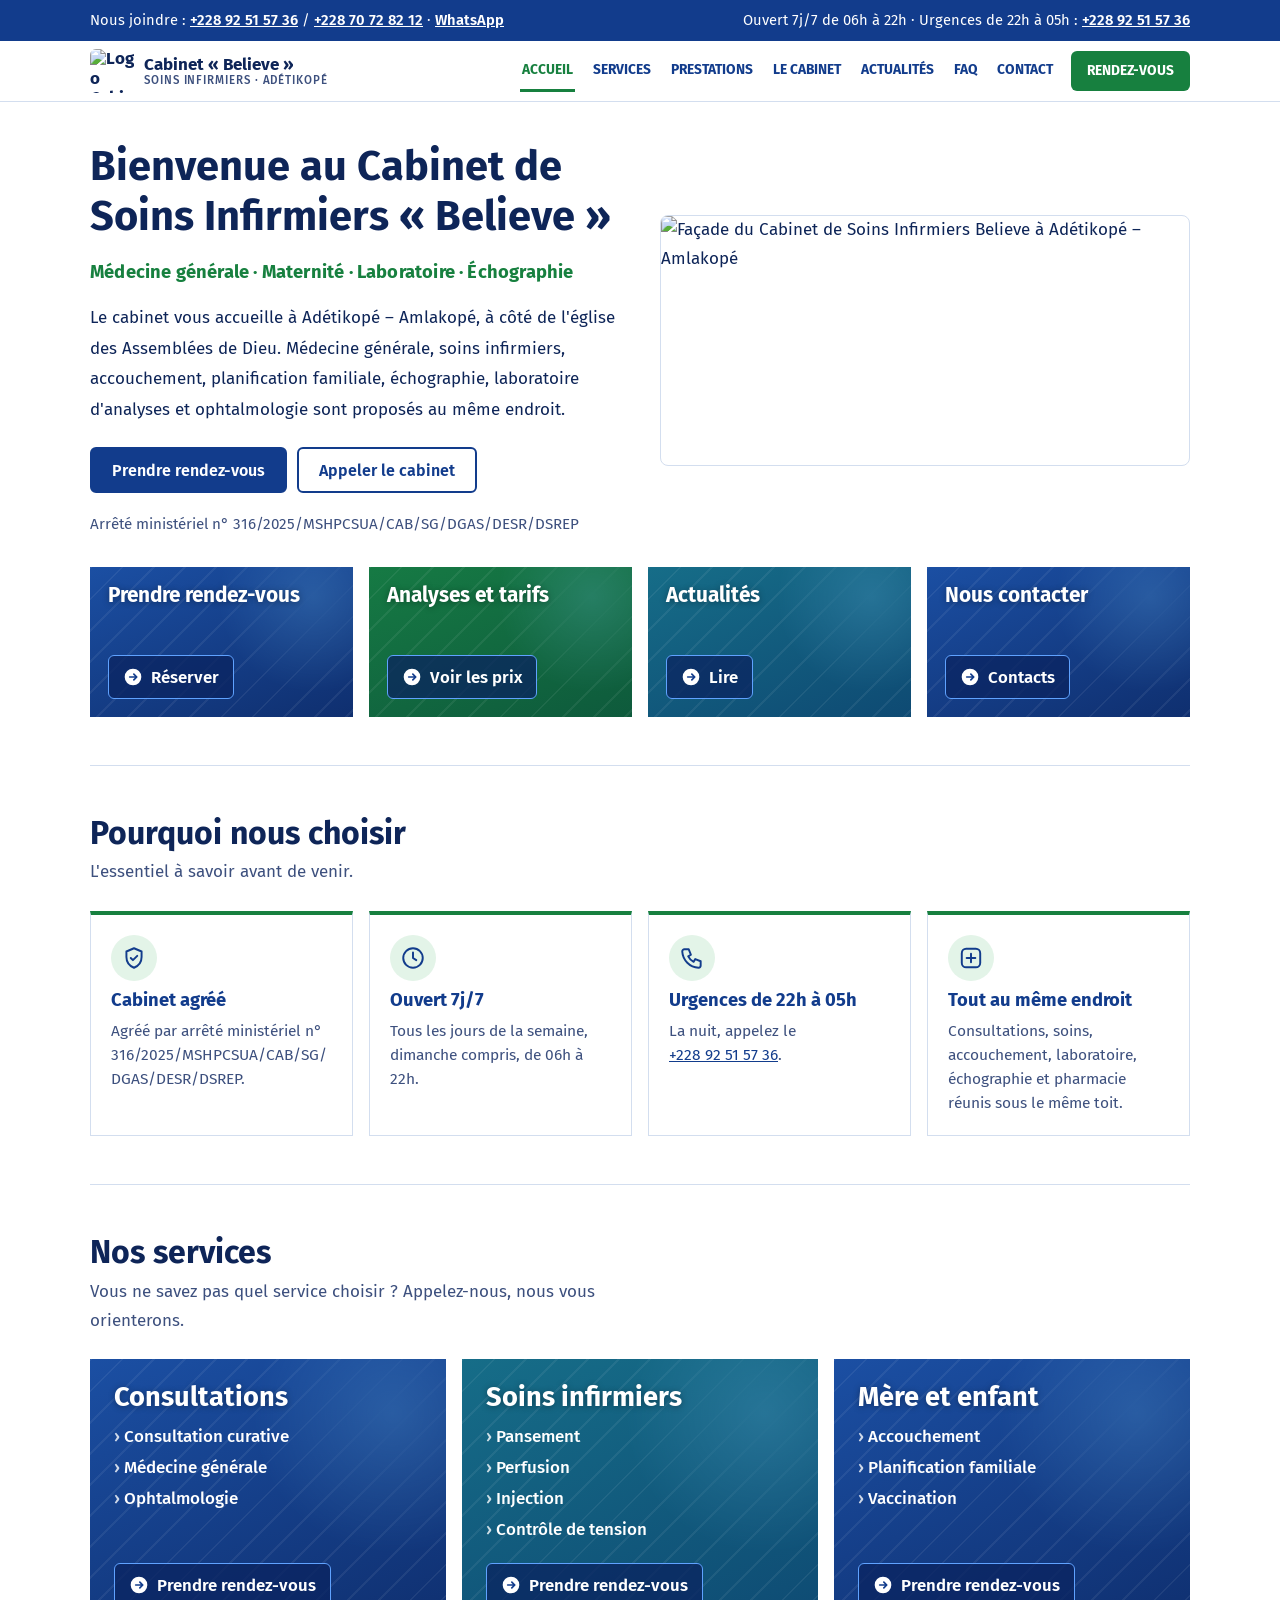
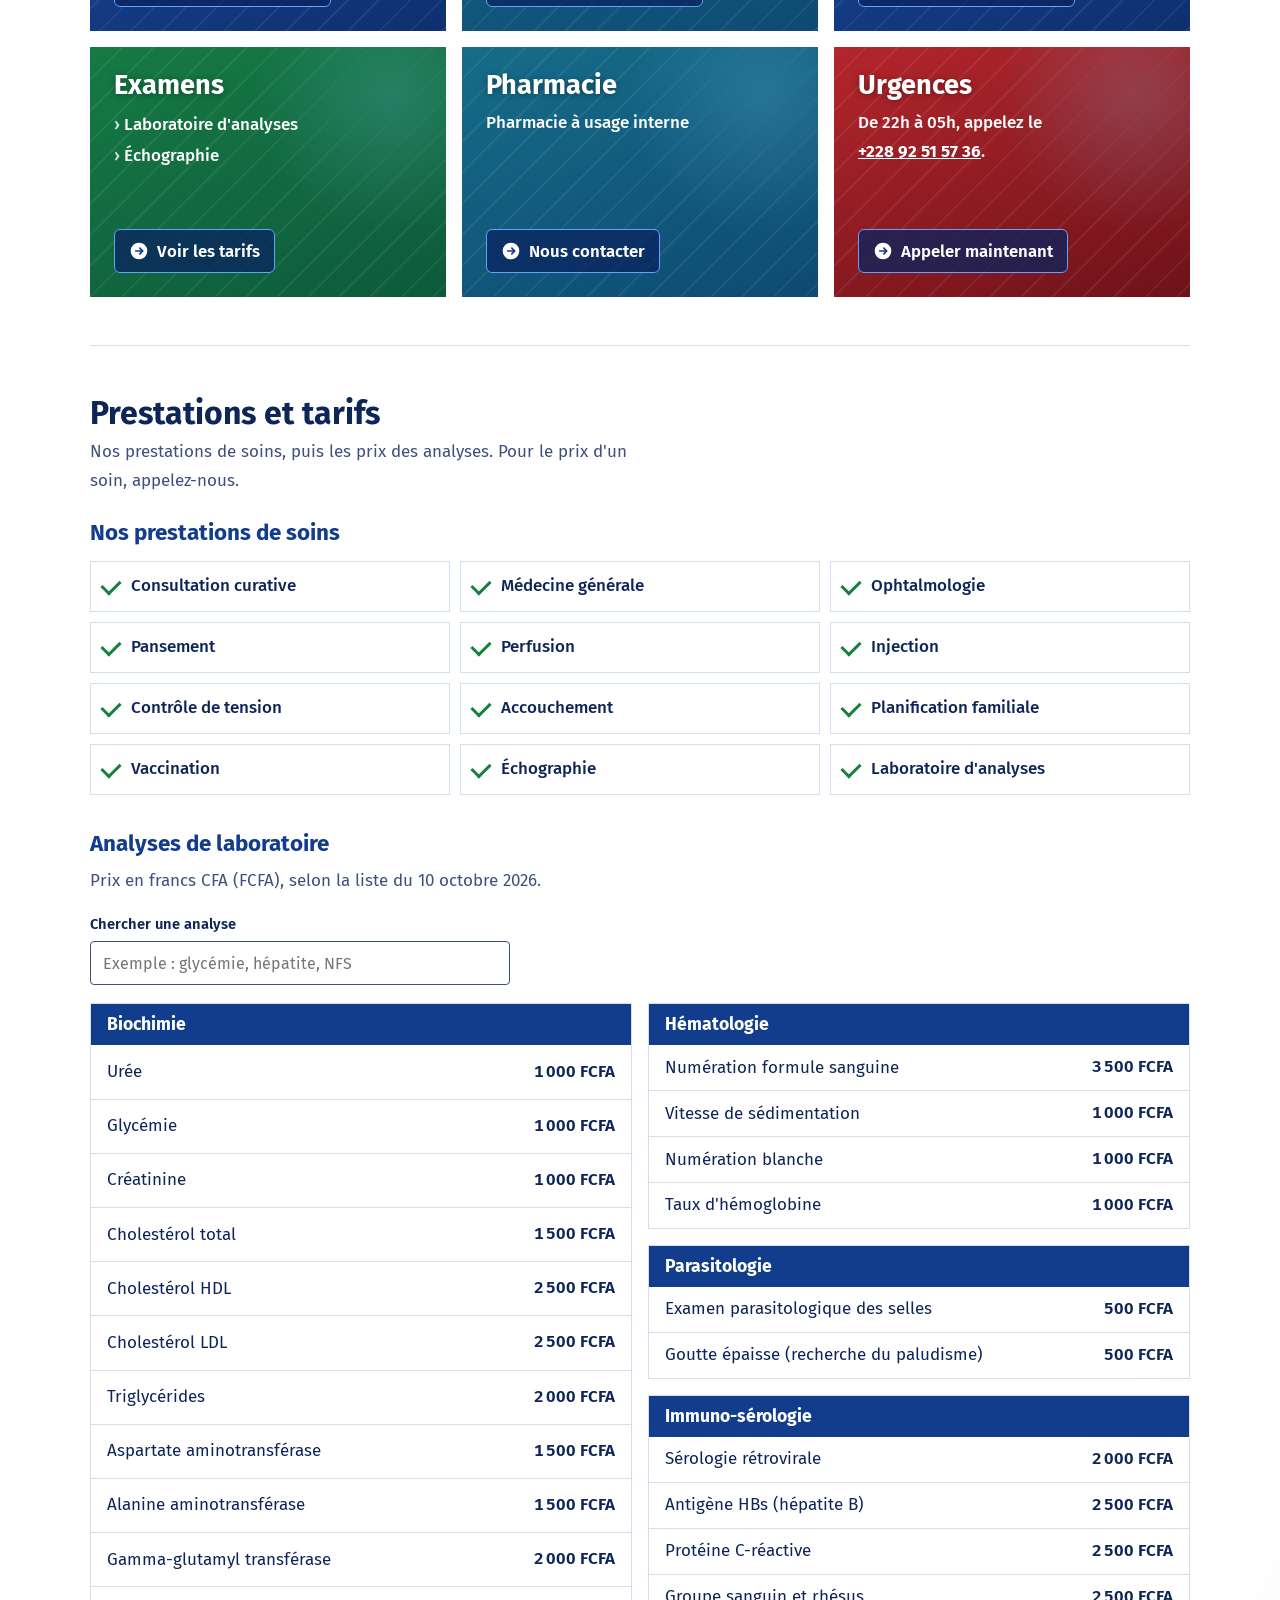
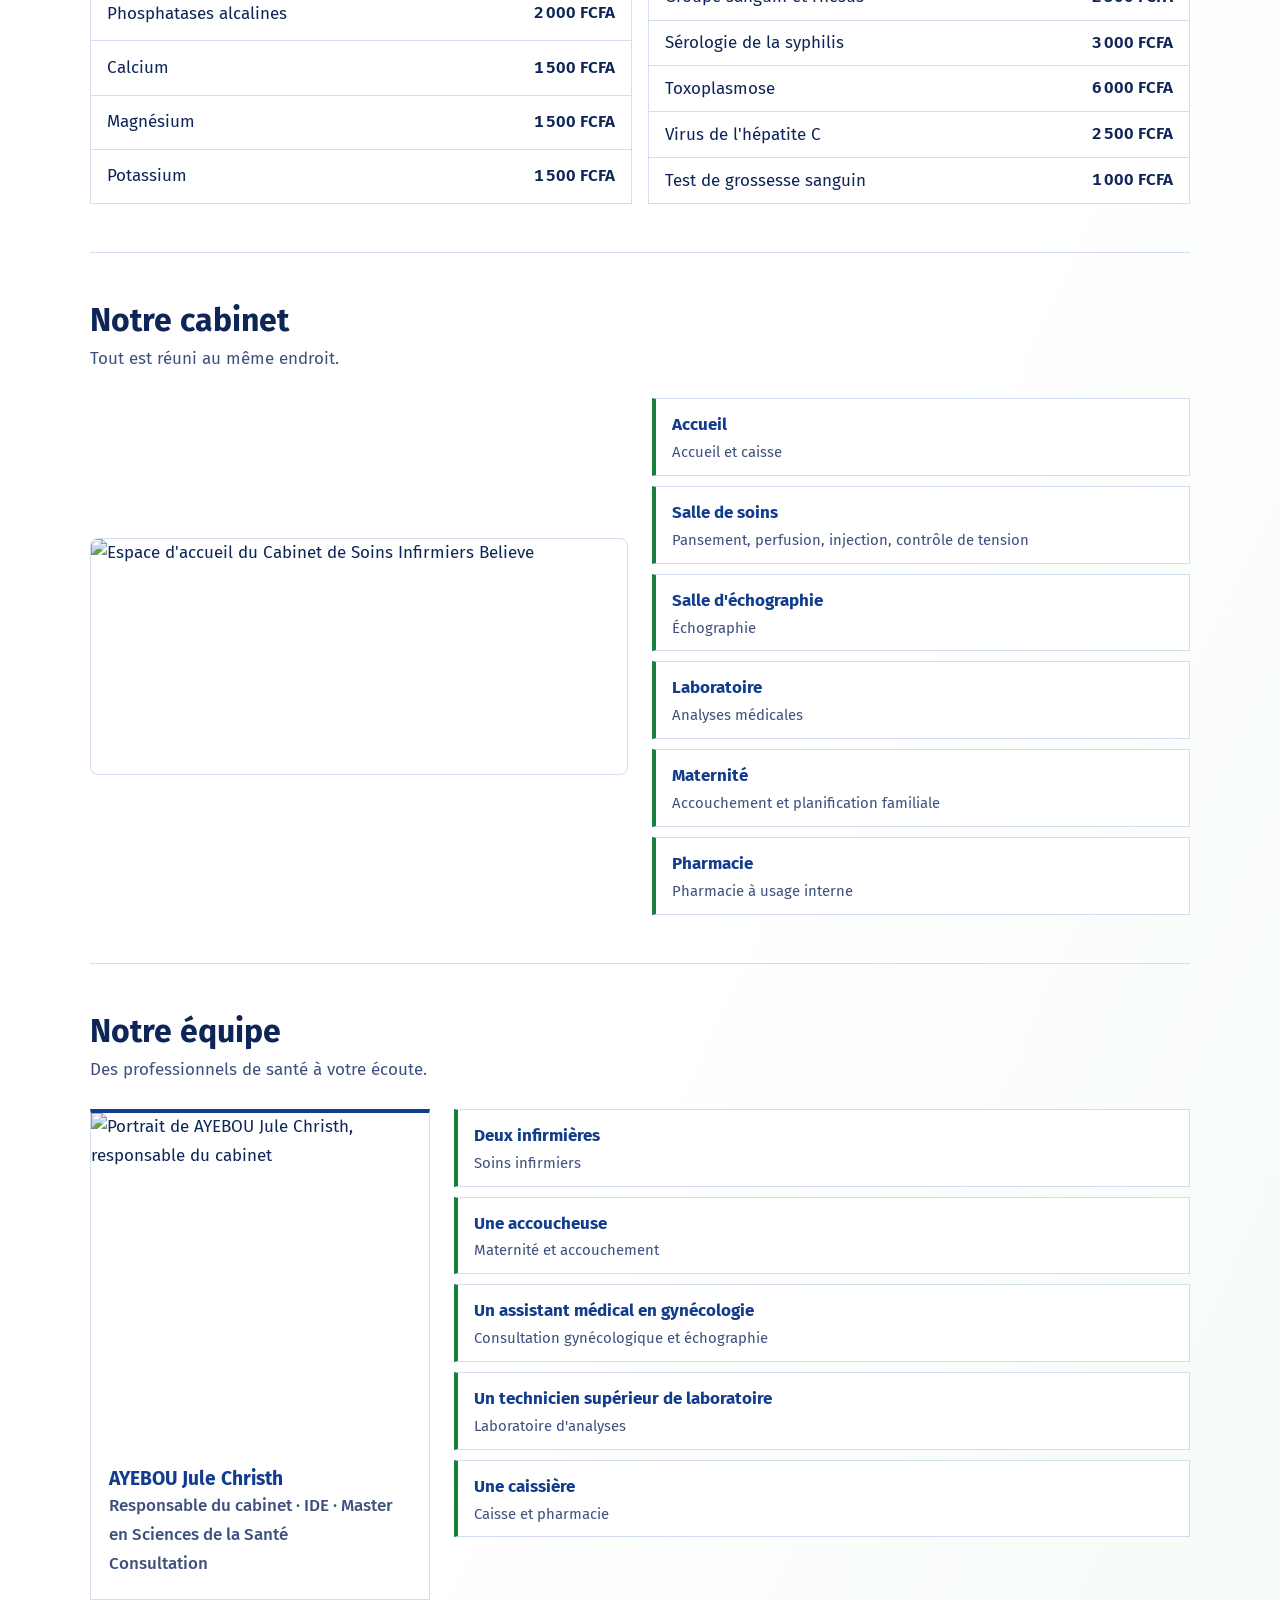
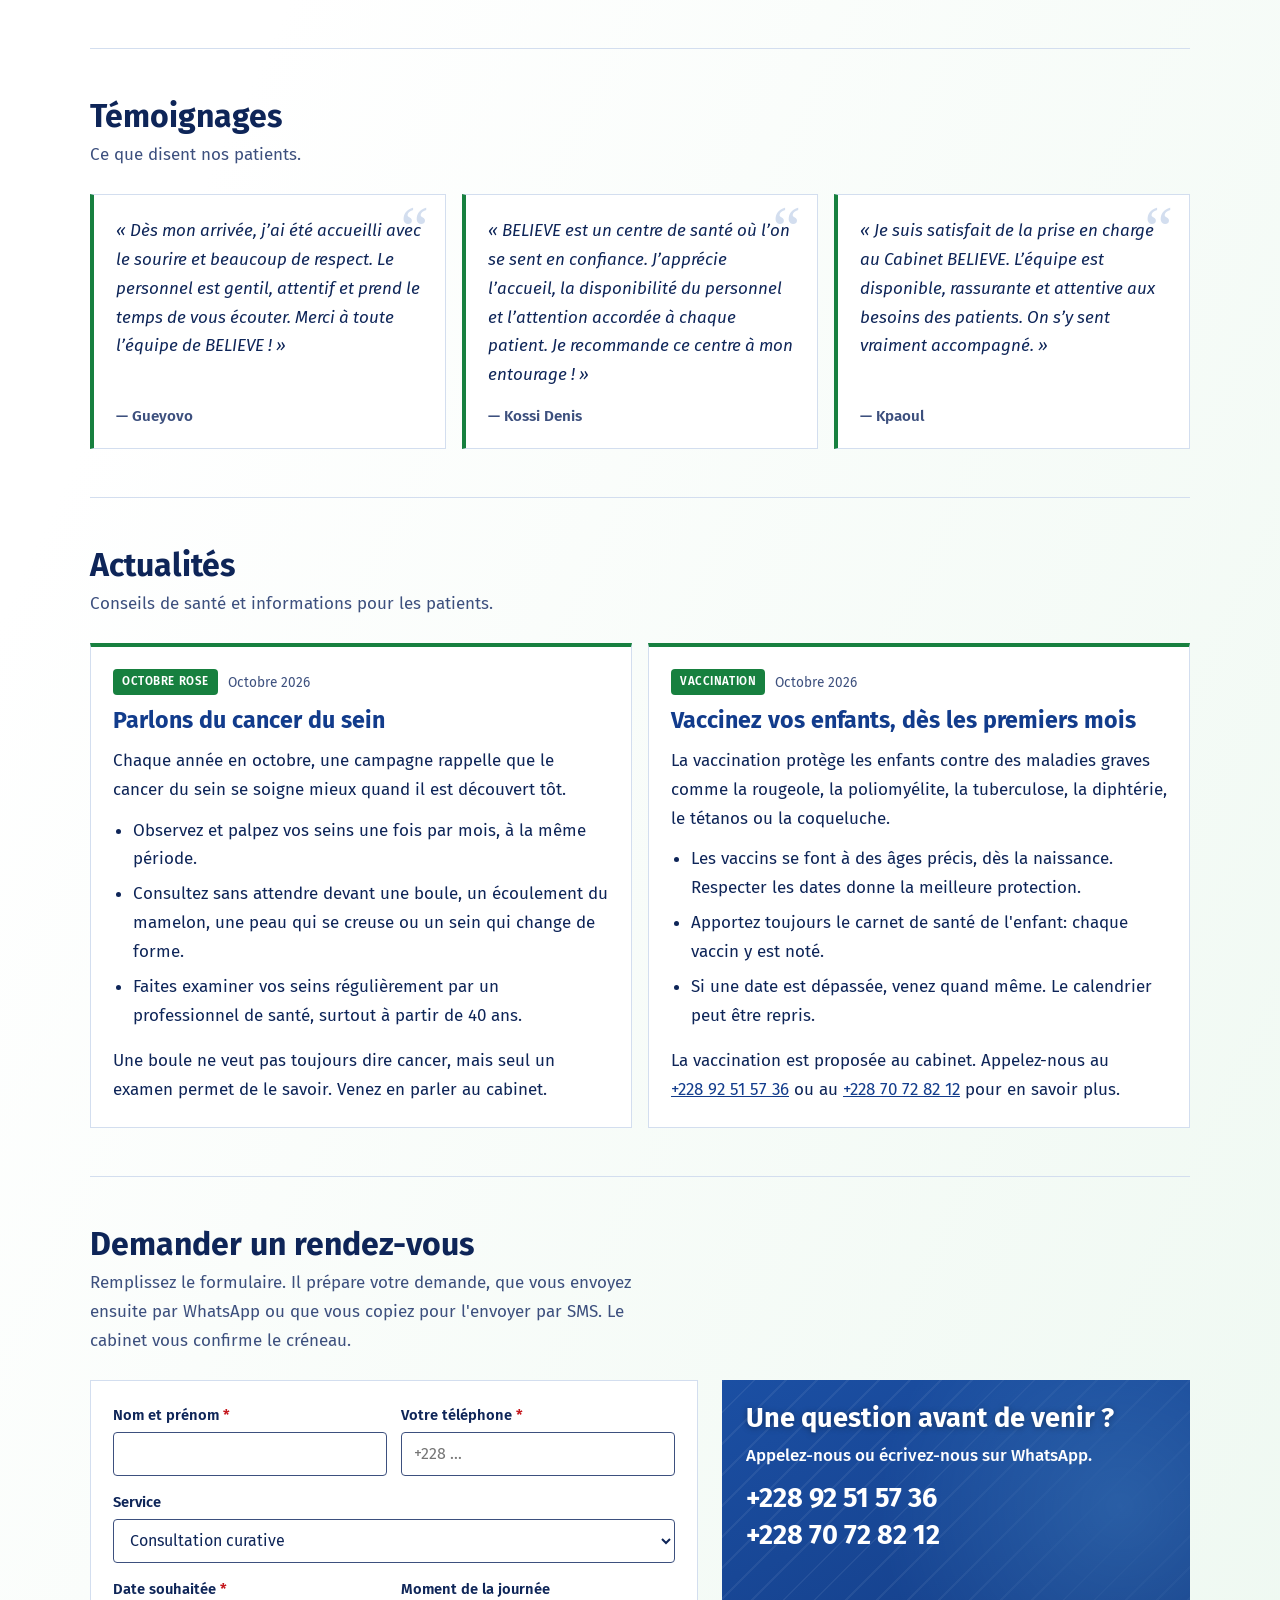
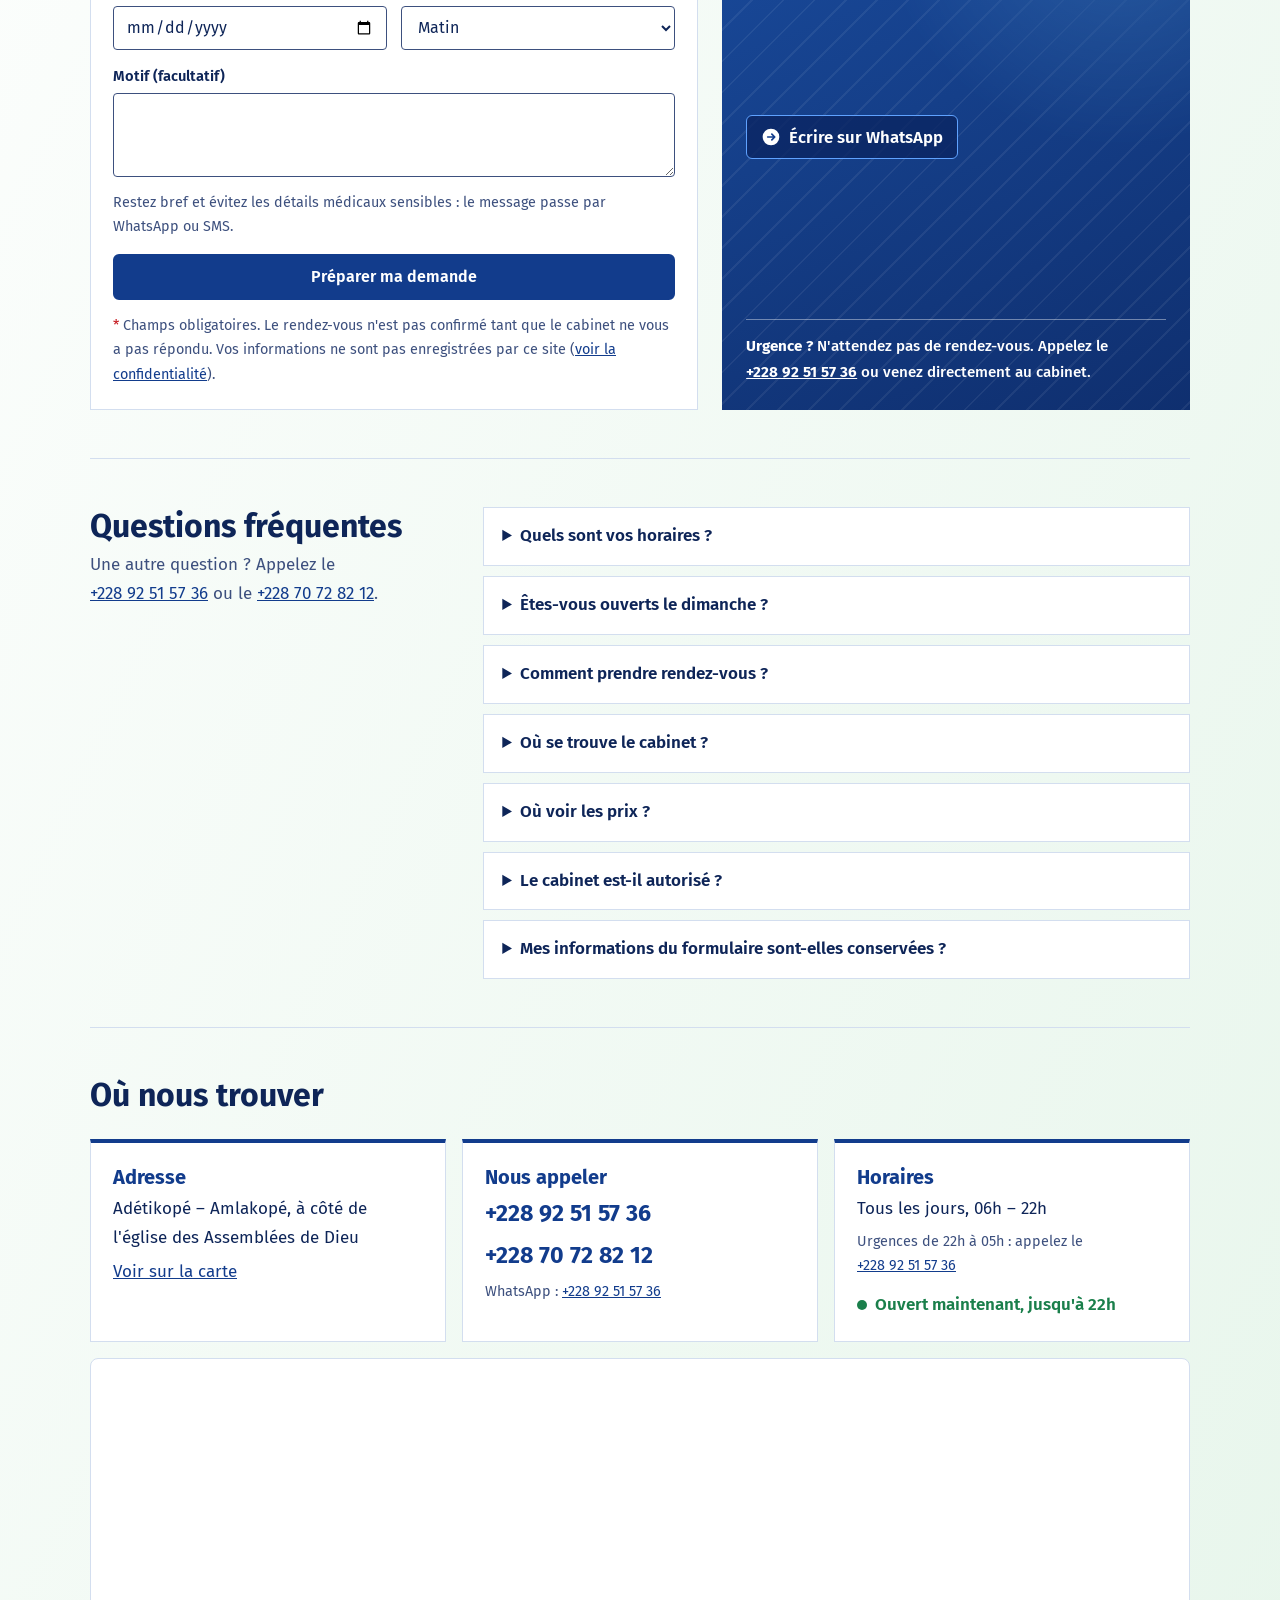
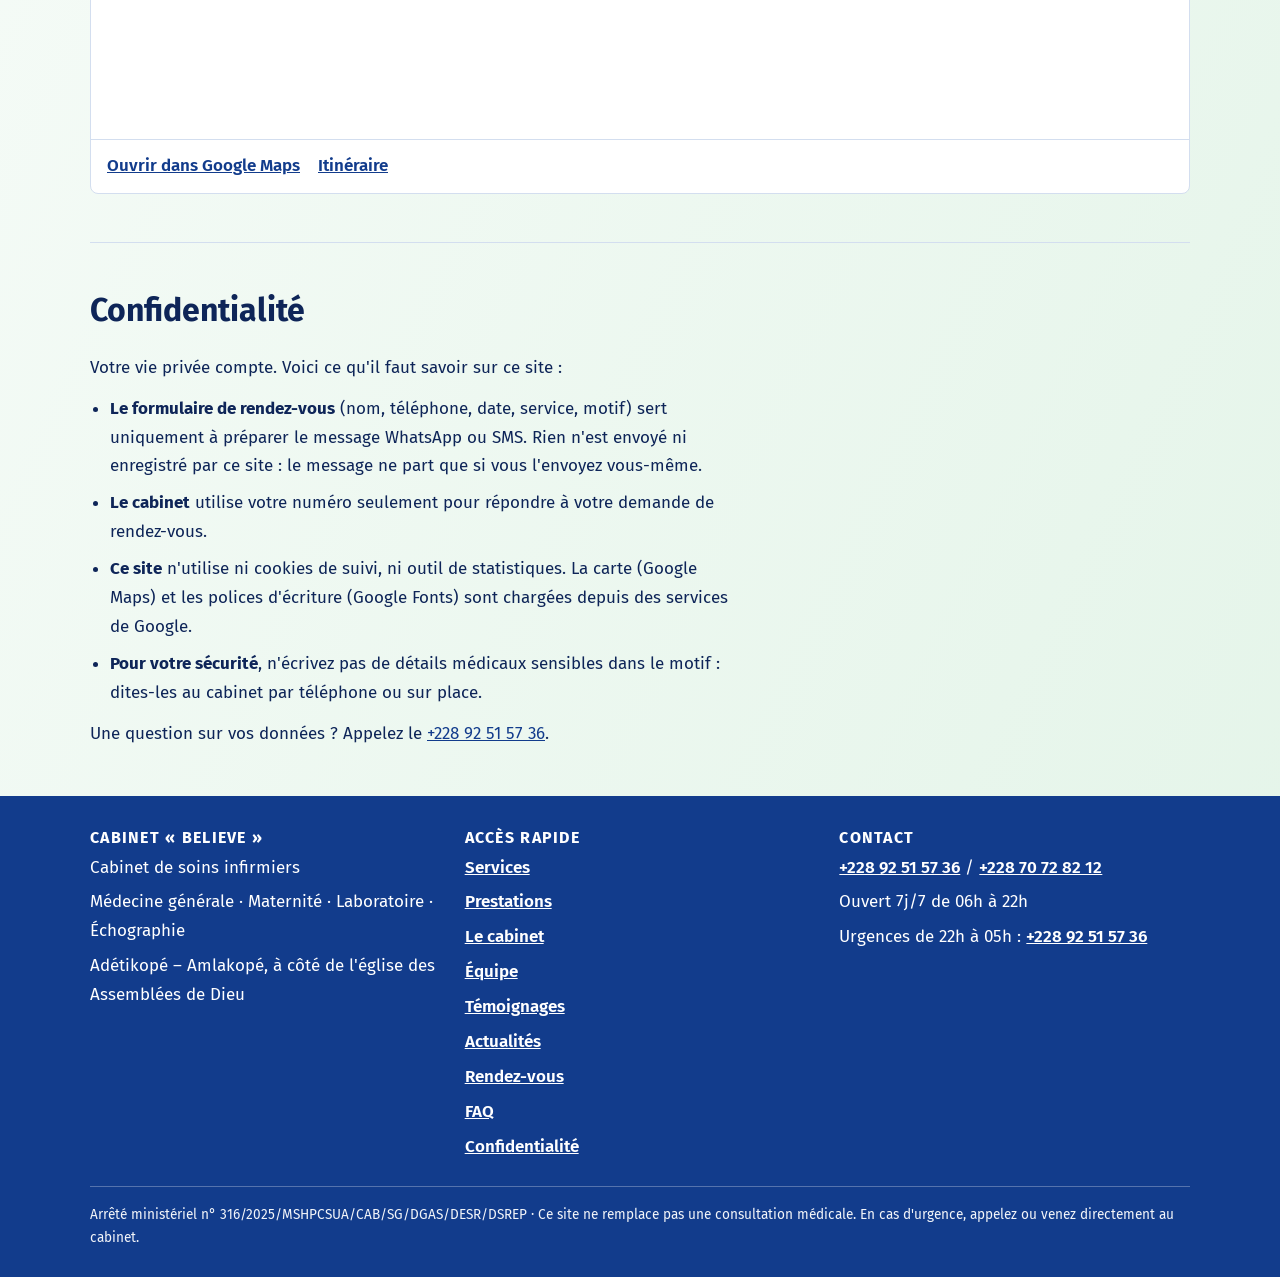
==== commit fa5efe74: "Add files via upload" ====
--- a/index.html
+++ b/index.html
@@ -133,8 +133,7 @@
       <p class="muted small" style="margin-top:18px">Arrêté ministériel n° 316/2025/MSHPCSUA/CAB/SG/DGAS/DESR/DSREP</p>
     </div>
     <figure class="hero-photo">
-      <!-- À COMPLÉTER : remplacer images/facade.webp par la photo de la façade (format 3:2, 1200×800 conseillé) -->
-      <img src="images/facade.webp" width="1200" height="800" alt="Façade du Cabinet de Soins Infirmiers Believe à Adétikopé – Amlakopé" fetchpriority="high" data-todo>
+      <img src="images/facade.webp" width="1200" height="566" alt="Façade du Cabinet de Soins Infirmiers Believe à Adétikopé – Amlakopé" fetchpriority="high">
     </figure>
   </div>
 
@@ -216,8 +215,7 @@
     </div>
     <div class="premises">
       <figure class="premises-photo">
-        <!-- À COMPLÉTER : remplacer images/accueil.webp par la photo de l'accueil (4:3, 800×600 conseillé) -->
-        <img src="images/accueil.webp" width="800" height="600" loading="lazy" alt="Espace d'accueil du Cabinet de Soins Infirmiers Believe" data-todo>
+        <img src="images/accueil.webp" width="1200" height="527" loading="lazy" alt="Espace d'accueil du Cabinet de Soins Infirmiers Believe">
       </figure>
       <ul class="spaces">
         <li><strong>Accueil</strong><span>Accueil et caisse</span></li>
@@ -236,18 +234,18 @@
       <h2 id="t-equipe">Notre équipe</h2>
       <p>Des professionnels de santé à votre écoute.</p>
     </div>
-    <!-- À COMPLÉTER : remplacer images/responsable.webp par la photo du responsable (carré, 480×480).
-         Pour afficher le nom d'un membre du personnel, ajouter-le dans la balise <span> correspondante. -->
+    <!-- Pour afficher le nom d'un membre du personnel, ajouter-le dans la balise <span> correspondante. -->
     <div class="teamwrap">
       <article class="member">
-        <img src="images/responsable.webp" width="480" height="480" loading="lazy" alt="Portrait de AYEBOU Jule Christh, responsable du cabinet" data-todo>
-        <div class="body"><h3>AYEBOU Jule Christh</h3><p>Responsable du cabinet · IDE · Master en Sciences de la Santé</p></div>
+        <img src="images/responsable.webp" width="600" height="600" loading="lazy" alt="Portrait de AYEBOU Jule Christh, responsable du cabinet">
+        <div class="body"><h3>AYEBOU Jule Christh</h3><p>Responsable du cabinet · IDE · Master en Sciences de la Santé<br>Consultation</p></div>
       </article>
       <ul class="spaces staff">
         <li><strong>Deux infirmières</strong><span>Soins infirmiers</span></li>
         <li><strong>Une accoucheuse</strong><span>Maternité et accouchement</span></li>
+        <li><strong>Un assistant médical en gynécologie</strong><span>Consultation gynécologique et échographie</span></li>
         <li><strong>Un technicien supérieur de laboratoire</strong><span>Laboratoire d'analyses</span></li>
-        <li><strong>Une caissière</strong><span>Caisse</span></li>
+        <li><strong>Une caissière</strong><span>Caisse et pharmacie</span></li>
       </ul>
     </div>
   </section>
@@ -258,12 +256,10 @@
       <h2 id="t-temoignages">Témoignages</h2>
       <p>Ce que disent nos patients.</p>
     </div>
-    <!-- À COMPLÉTER : remplacer chaque texte par le vrai témoignage de la personne, avec son accord.
-         Tant qu'il n'y a pas de vrais textes, supprimer cette section avant la publication. -->
     <div class="quotes">
-      <blockquote class="quote"><p data-todo>Témoignage de Kossi Denis à ajouter, avec son accord.</p><footer>— <cite>Kossi Denis</cite></footer></blockquote>
-      <blockquote class="quote"><p data-todo>Témoignage de Gueyovo à ajouter, avec son accord.</p><footer>— <cite>Gueyovo</cite></footer></blockquote>
-      <blockquote class="quote"><p data-todo>Témoignage de Kpaoul à ajouter, avec son accord.</p><footer>— <cite>Kpaoul</cite></footer></blockquote>
+      <blockquote class="quote"><p>« Dès mon arrivée, j’ai été accueilli avec le sourire et beaucoup de respect. Le personnel est gentil, attentif et prend le temps de vous écouter. Merci à toute l’équipe de BELIEVE ! »</p><footer>— <cite>Gueyovo</cite></footer></blockquote>
+      <blockquote class="quote"><p>« BELIEVE est un centre de santé où l’on se sent en confiance. J’apprécie l’accueil, la disponibilité du personnel et l’attention accordée à chaque patient. Je recommande ce centre à mon entourage ! »</p><footer>— <cite>Kossi Denis</cite></footer></blockquote>
+      <blockquote class="quote"><p>« Je suis satisfait de la prise en charge au Cabinet BELIEVE. L’équipe est disponible, rassurante et attentive aux besoins des patients. On s’y sent vraiment accompagné. »</p><footer>— <cite>Kpaoul</cite></footer></blockquote>
     </div>
   </section>
 
--- a/style.css
+++ b/style.css
@@ -117,7 +117,7 @@
 .hero .tagline { color: var(--green); font-weight: 700; font-size: 1.15rem; letter-spacing: 0.01em; margin-top: 12px; }
 .hero-cta { display: flex; flex-wrap: wrap; gap: 10px; margin-top: 22px; }
 .hero-photo { margin: 0; border: 1px solid var(--line); border-radius: 8px; overflow: hidden; background: var(--surface); }
-.hero-photo img { width: 100%; aspect-ratio: 3 / 2; object-fit: cover; }
+.hero-photo img { width: 100%; aspect-ratio: 1200 / 566; object-fit: cover; }
 .quick { display: grid; grid-template-columns: repeat(4, minmax(0, 1fr)); gap: 16px; padding-bottom: 48px; }
 
 section { padding-block: 48px; border-top: 1px solid var(--line); scroll-margin-top: 90px; }
@@ -168,7 +168,7 @@
 /* ---------- Notre cabinet et équipe ---------- */
 .premises { display: grid; grid-template-columns: minmax(0, 1fr) minmax(0, 1fr); gap: 24px; align-items: center; }
 .premises-photo { margin: 0; border: 1px solid var(--line); border-radius: 8px; overflow: hidden; background: var(--surface); }
-.premises-photo img { width: 100%; aspect-ratio: 4 / 3; object-fit: cover; }
+.premises-photo img { width: 100%; aspect-ratio: 1200 / 527; object-fit: cover; }
 .spaces { list-style: none; margin: 0; padding: 0; display: grid; gap: 10px; min-width: 0; }
 .spaces li { background: var(--surface); border: 1px solid var(--line); border-left: 4px solid var(--green); padding: 12px 16px; display: grid; gap: 2px; min-width: 0; }
 .spaces strong { color: var(--primary); }
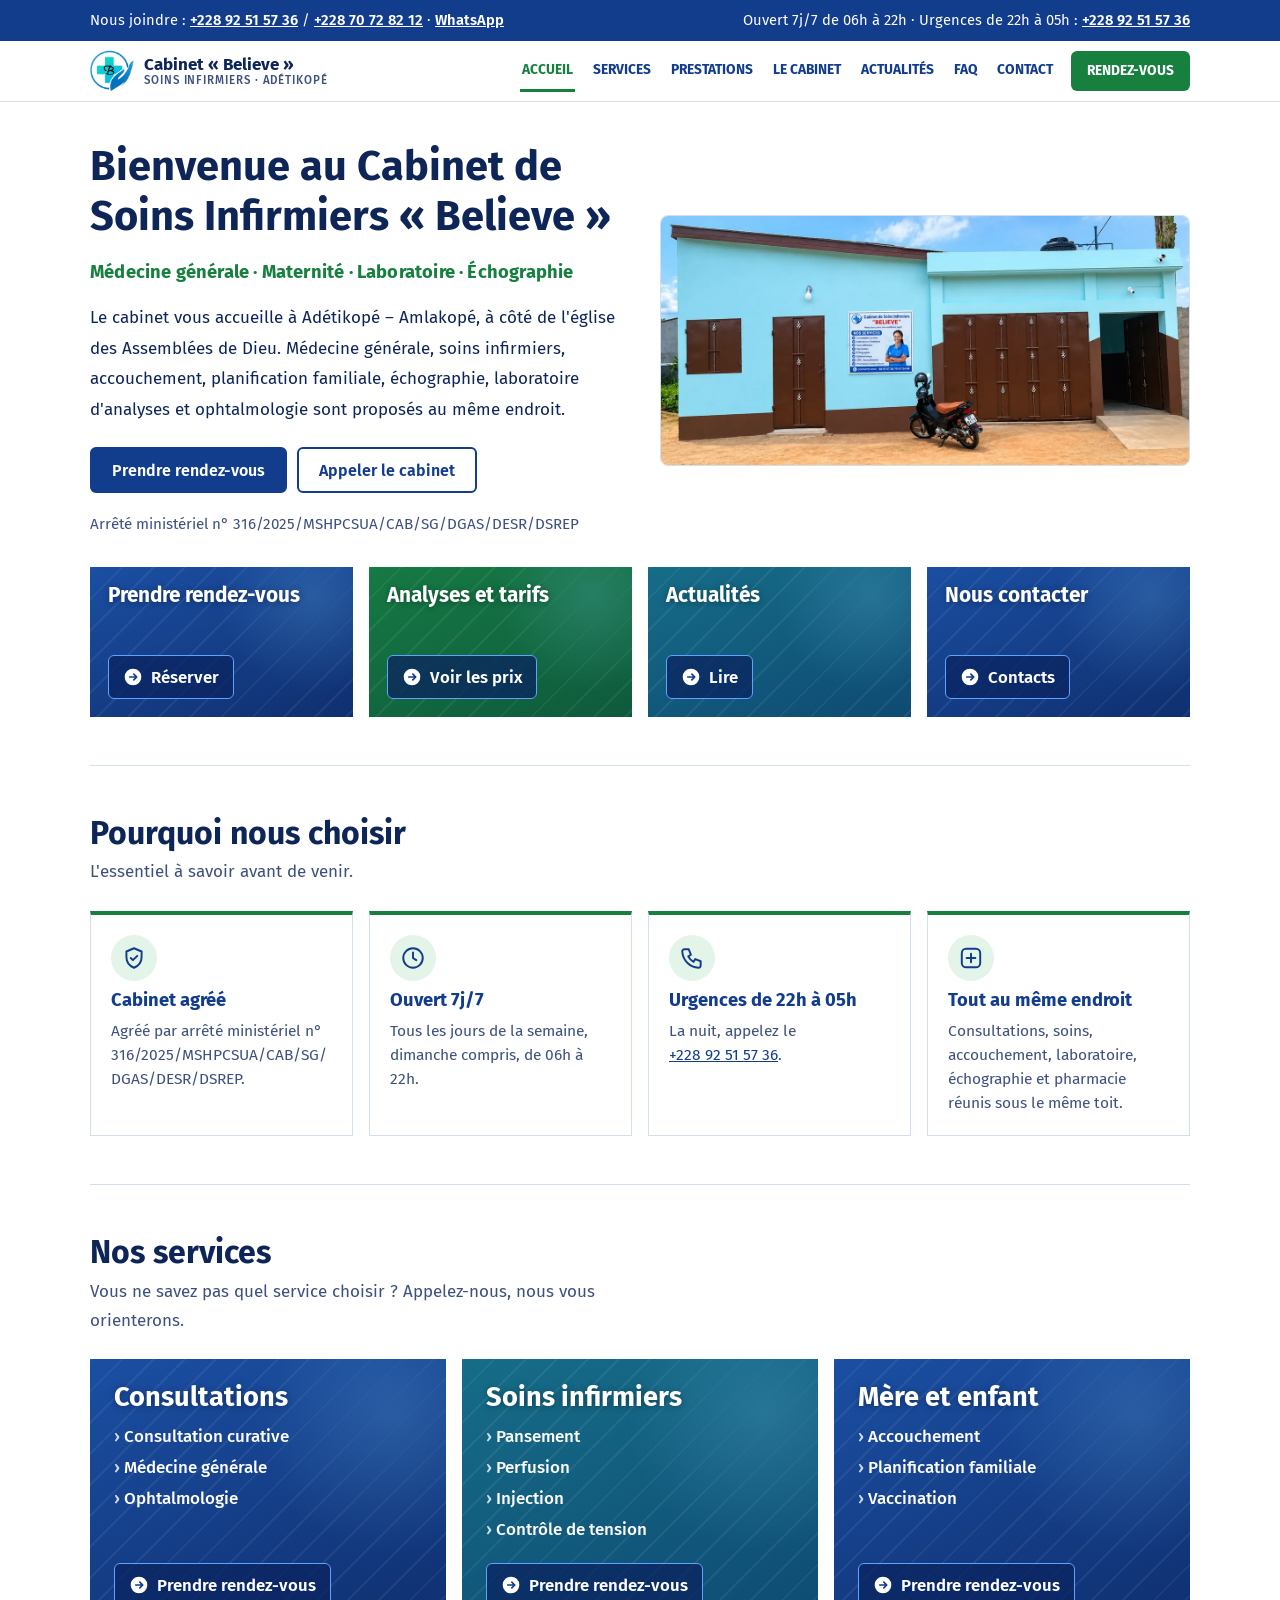
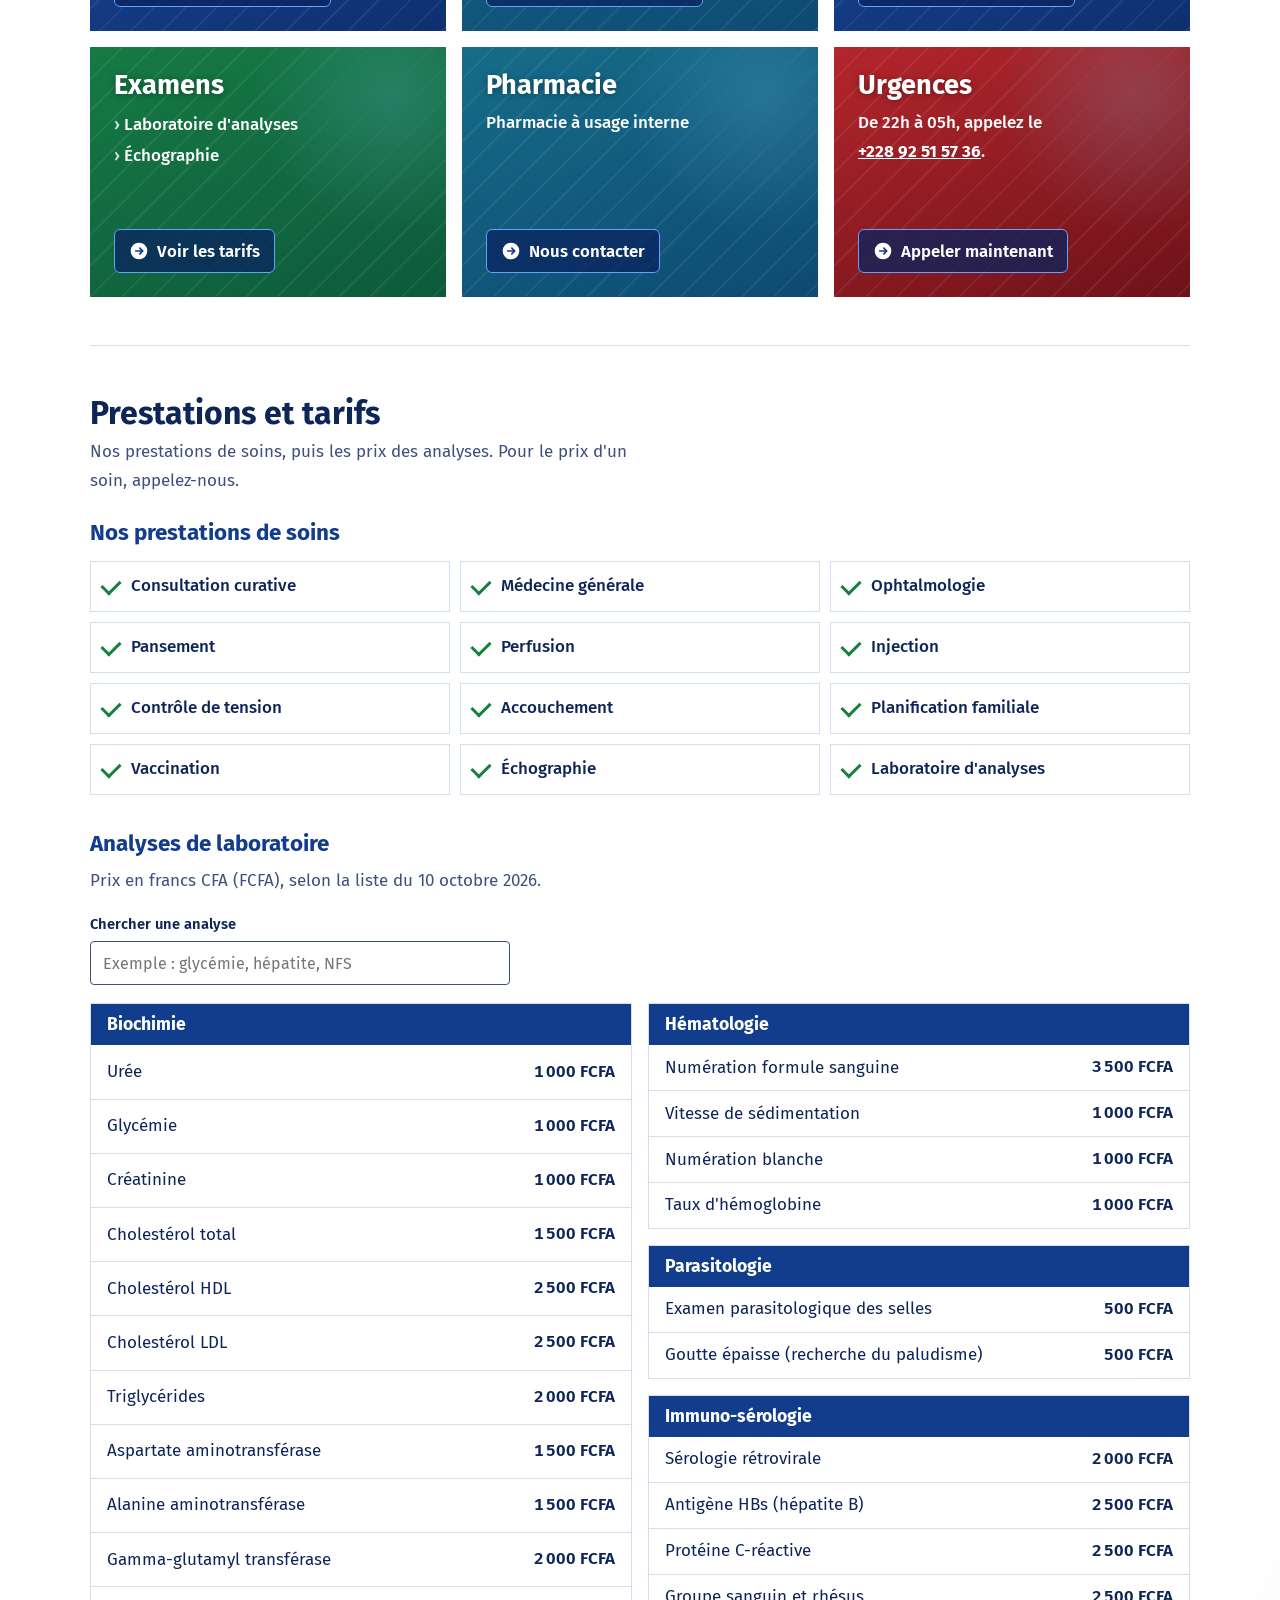
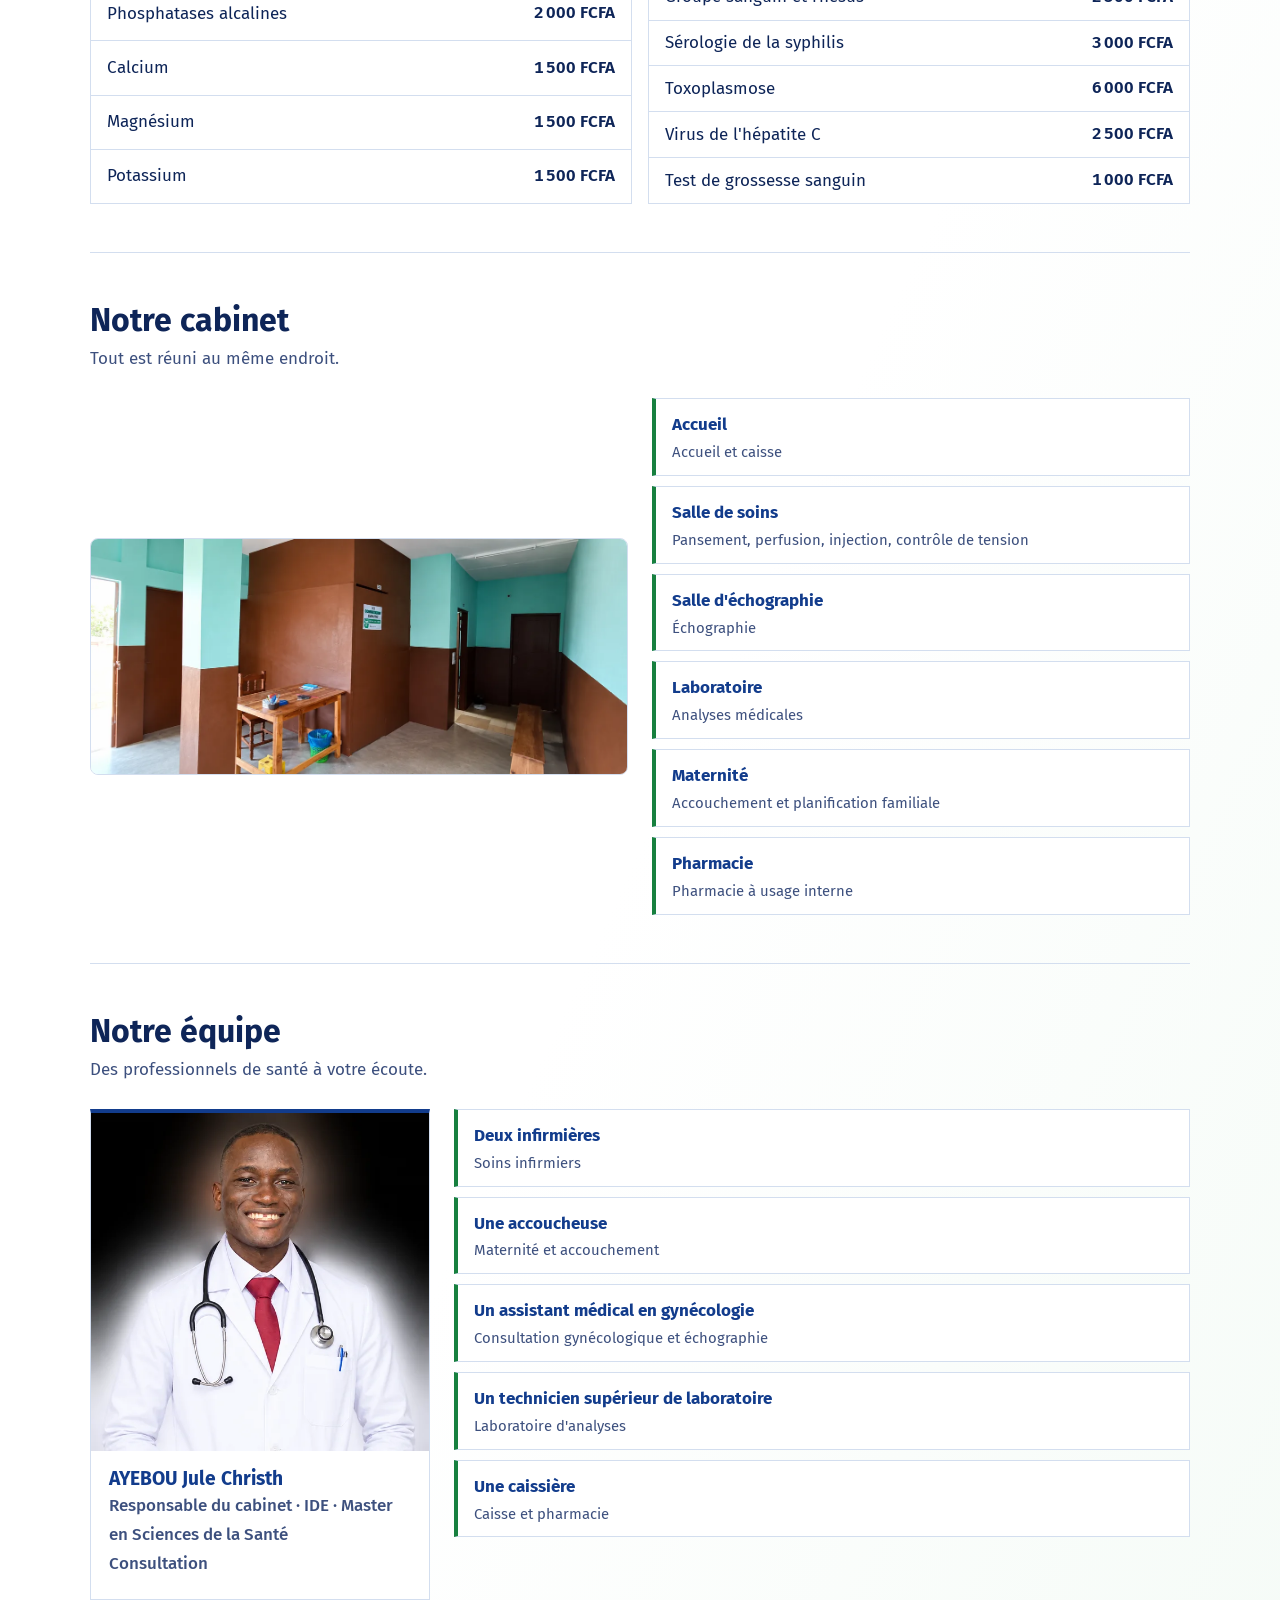
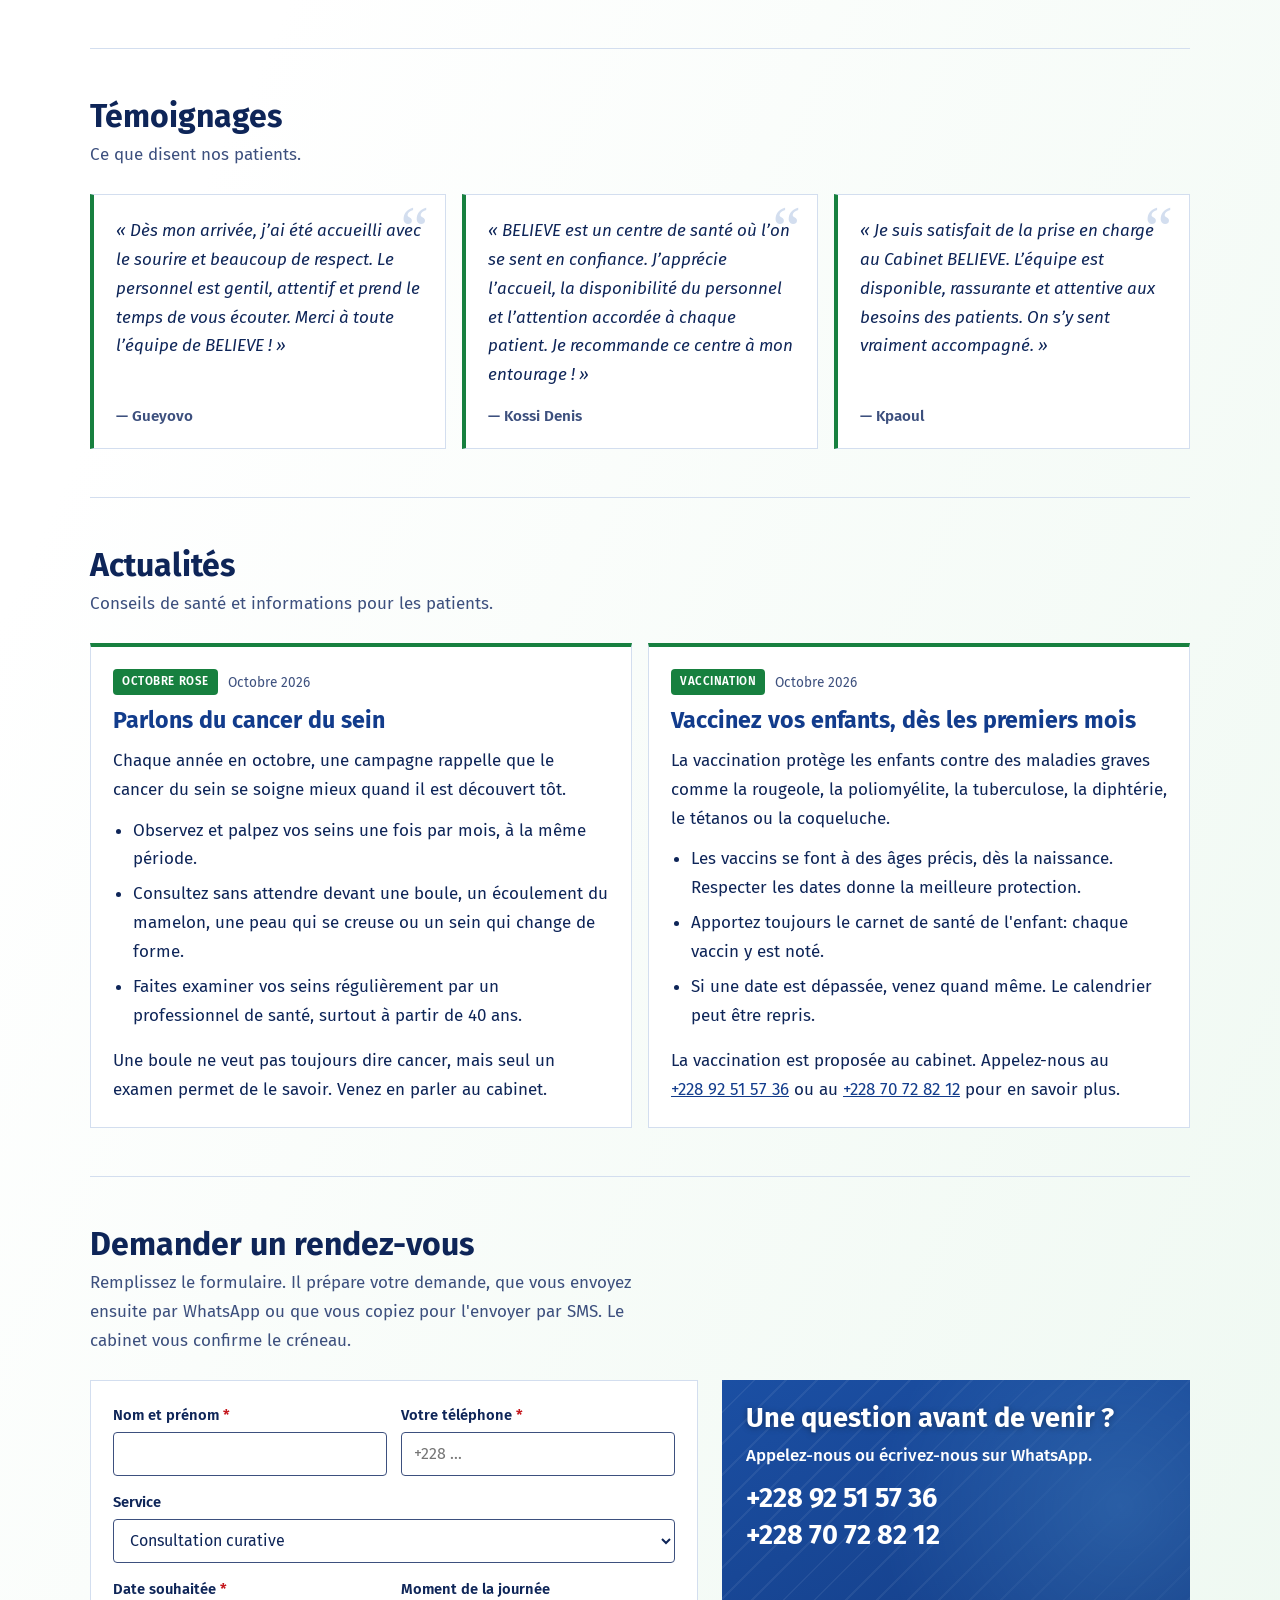
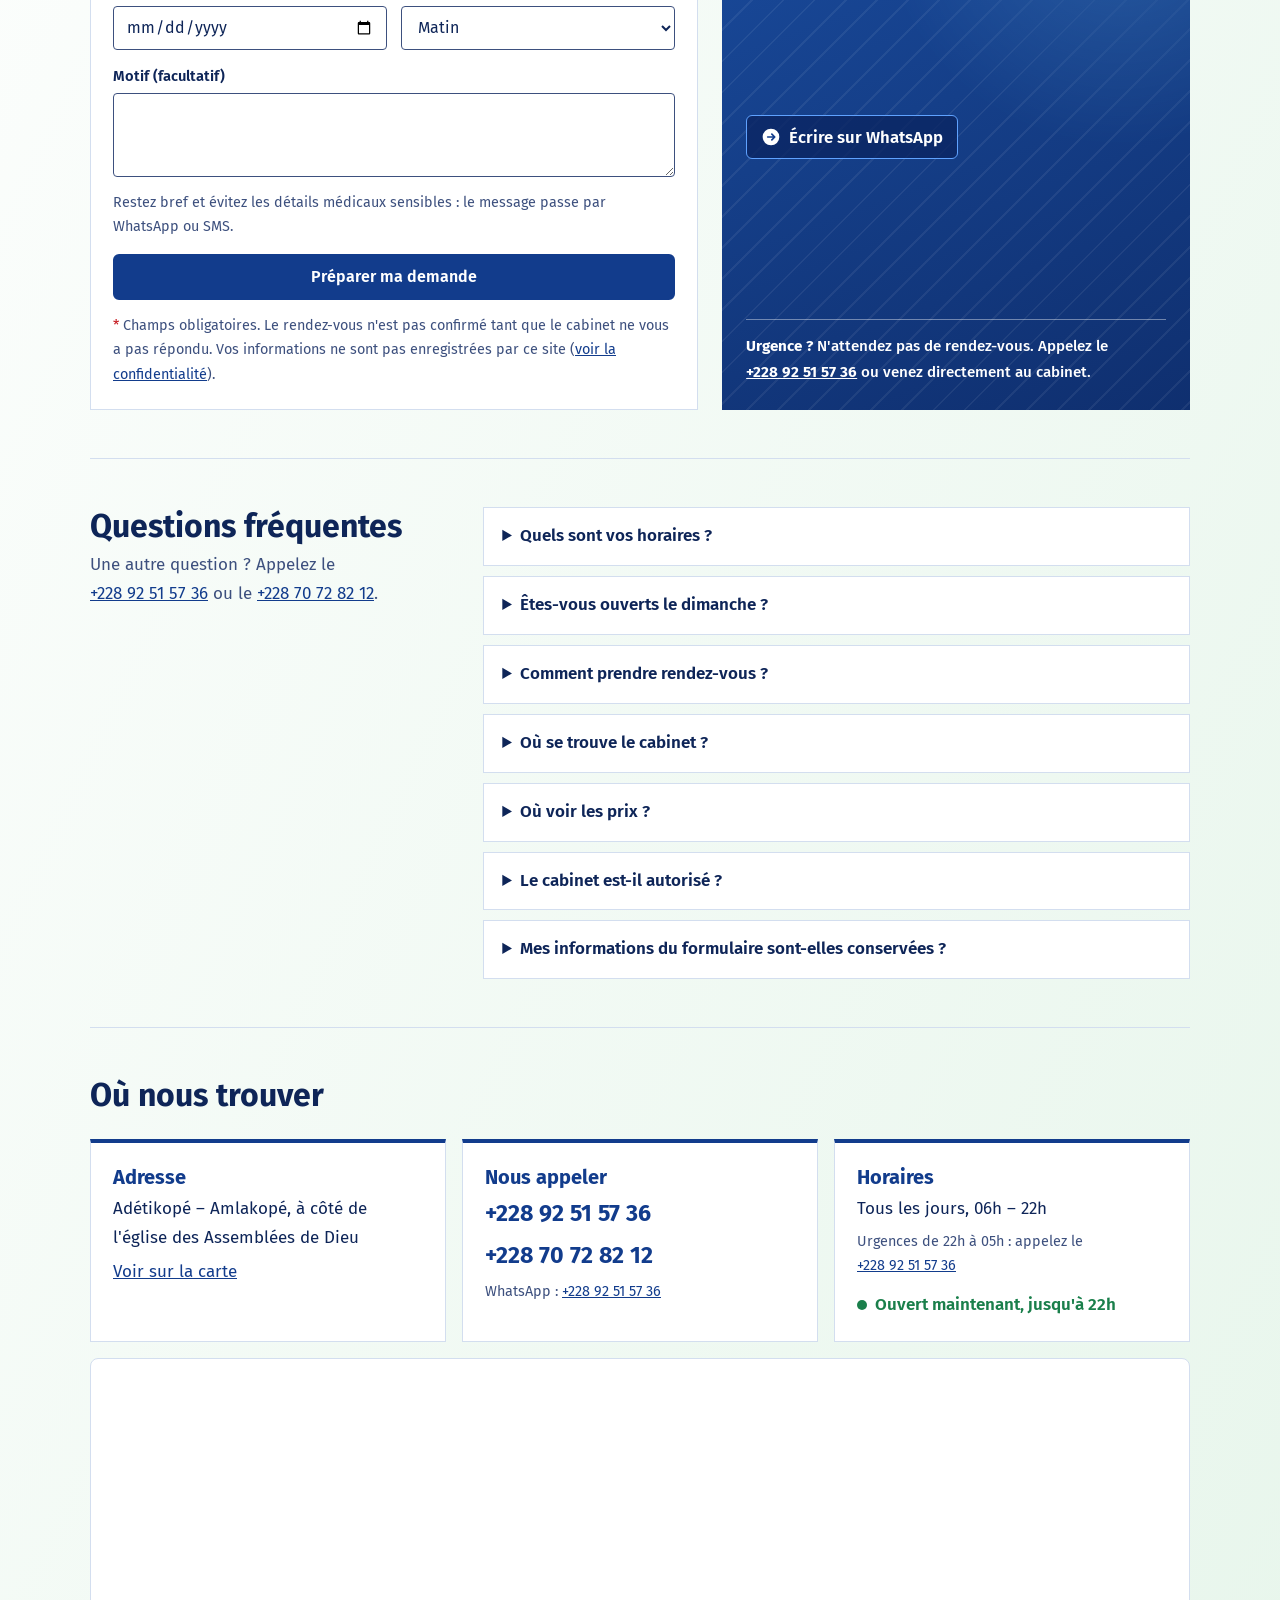
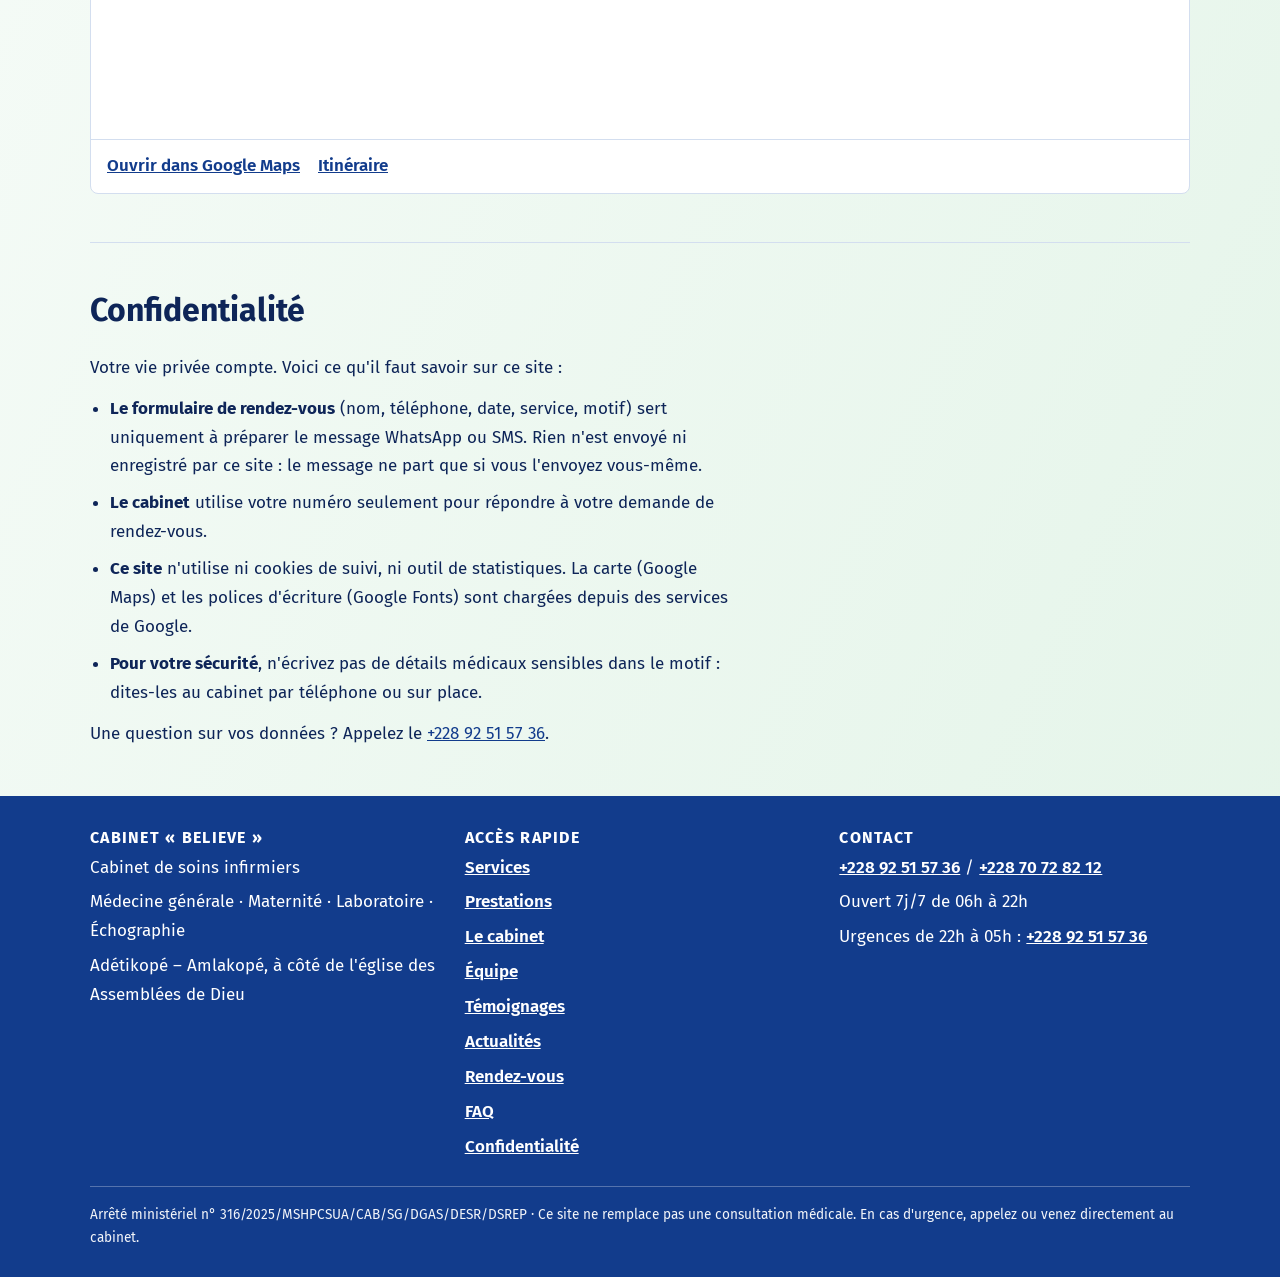
==== commit 2a3c98ad: "Add files via upload" ====
--- a/index.html
+++ b/index.html
@@ -6,7 +6,7 @@
 <title>Cabinet Believe – Soins infirmiers, maternité, laboratoire à Adétikopé</title>
 <meta name="description" content="Cabinet Believe à Adétikopé – Amlakopé (Togo) : médecine générale, maternité, laboratoire, échographie. Ouvert 7j/7 de 06h à 22h, urgences de 22h à 05h.">
 <meta name="robots" content="index, follow, max-image-preview:large">
-<link rel="canonical" href="https://cabinetbelieve.github.io/site-cabinet/">
+<link rel="canonical" href="https://cabinet-believe.vercel.app/">
 <meta name="theme-color" content="#123c8c" media="(prefers-color-scheme: light)">
 <meta name="theme-color" content="#0b1430" media="(prefers-color-scheme: dark)">
 <meta name="color-scheme" content="light dark">
@@ -23,8 +23,8 @@
 <meta property="og:site_name" content="Cabinet de Soins Infirmiers « Believe »">
 <meta property="og:title" content="Cabinet Believe – Soins infirmiers, maternité, laboratoire à Adétikopé">
 <meta property="og:description" content="Médecine générale, maternité, laboratoire, échographie. Ouvert 7j/7 de 06h à 22h, urgences de 22h à 05h à Adétikopé – Amlakopé.">
-<meta property="og:url" content="https://cabinetbelieve.github.io/site-cabinet/">
-<meta property="og:image" content="https://cabinetbelieve.github.io/site-cabinet/images/og-image.jpg">
+<meta property="og:url" content="https://cabinet-believe.vercel.app/">
+<meta property="og:image" content="https://cabinet-believe.vercel.app/images/og-image.jpg">
 <meta property="og:image:width" content="1200">
 <meta property="og:image:height" content="630">
 <meta property="og:image:alt" content="Logo et nom du Cabinet de Soins Infirmiers Believe, Adétikopé – Amlakopé, Togo">
@@ -33,7 +33,7 @@
 <meta name="twitter:card" content="summary_large_image">
 <meta name="twitter:title" content="Cabinet Believe – Soins infirmiers, maternité, laboratoire à Adétikopé">
 <meta name="twitter:description" content="Médecine générale, maternité, laboratoire, échographie. Ouvert 7j/7 de 06h à 22h, urgences de 22h à 05h.">
-<meta name="twitter:image" content="https://cabinetbelieve.github.io/site-cabinet/images/og-image.jpg">
+<meta name="twitter:image" content="https://cabinet-believe.vercel.app/images/og-image.jpg">
 <meta name="twitter:image:alt" content="Logo et nom du Cabinet de Soins Infirmiers Believe">
 
 <link rel="preconnect" href="https://fonts.googleapis.com">
@@ -47,13 +47,13 @@
 {
   "@context": "https://schema.org",
   "@type": "MedicalClinic",
-  "@id": "https://cabinetbelieve.github.io/site-cabinet/#cabinet",
+  "@id": "https://cabinet-believe.vercel.app/#cabinet",
   "name": "Cabinet de Soins Infirmiers « Believe »",
   "alternateName": "Cabinet Believe",
   "description": "Cabinet de soins infirmiers à Adétikopé – Amlakopé (Togo) : médecine générale, maternité, laboratoire d'analyses, échographie, ophtalmologie et pharmacie à usage interne.",
-  "url": "https://cabinetbelieve.github.io/site-cabinet/",
-  "logo": "https://cabinetbelieve.github.io/site-cabinet/images/logo.png",
-  "image": "https://cabinetbelieve.github.io/site-cabinet/images/og-image.jpg",
+  "url": "https://cabinet-believe.vercel.app/",
+  "logo": "https://cabinet-believe.vercel.app/images/logo.png",
+  "image": "https://cabinet-believe.vercel.app/images/og-image.jpg",
   "telephone": ["+22892515736", "+22870728212"],
   "address": {
     "@type": "PostalAddress",
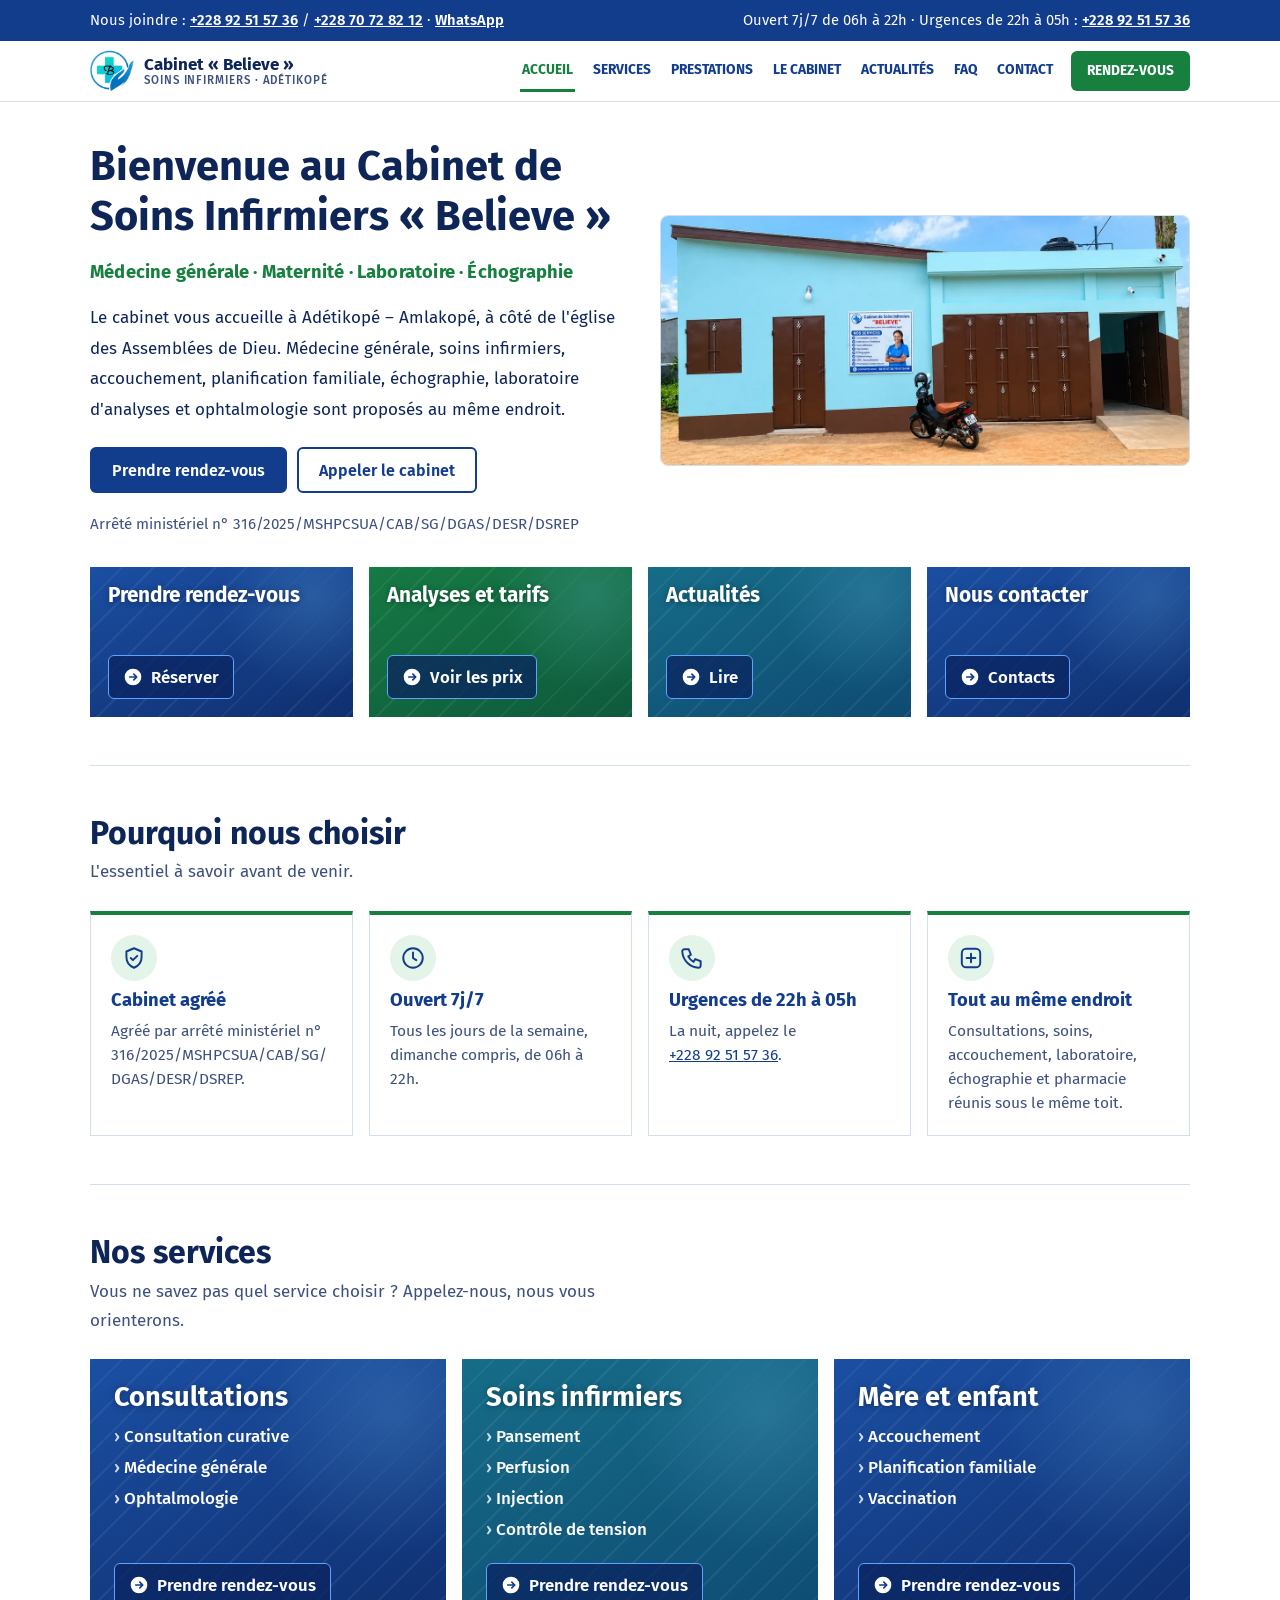
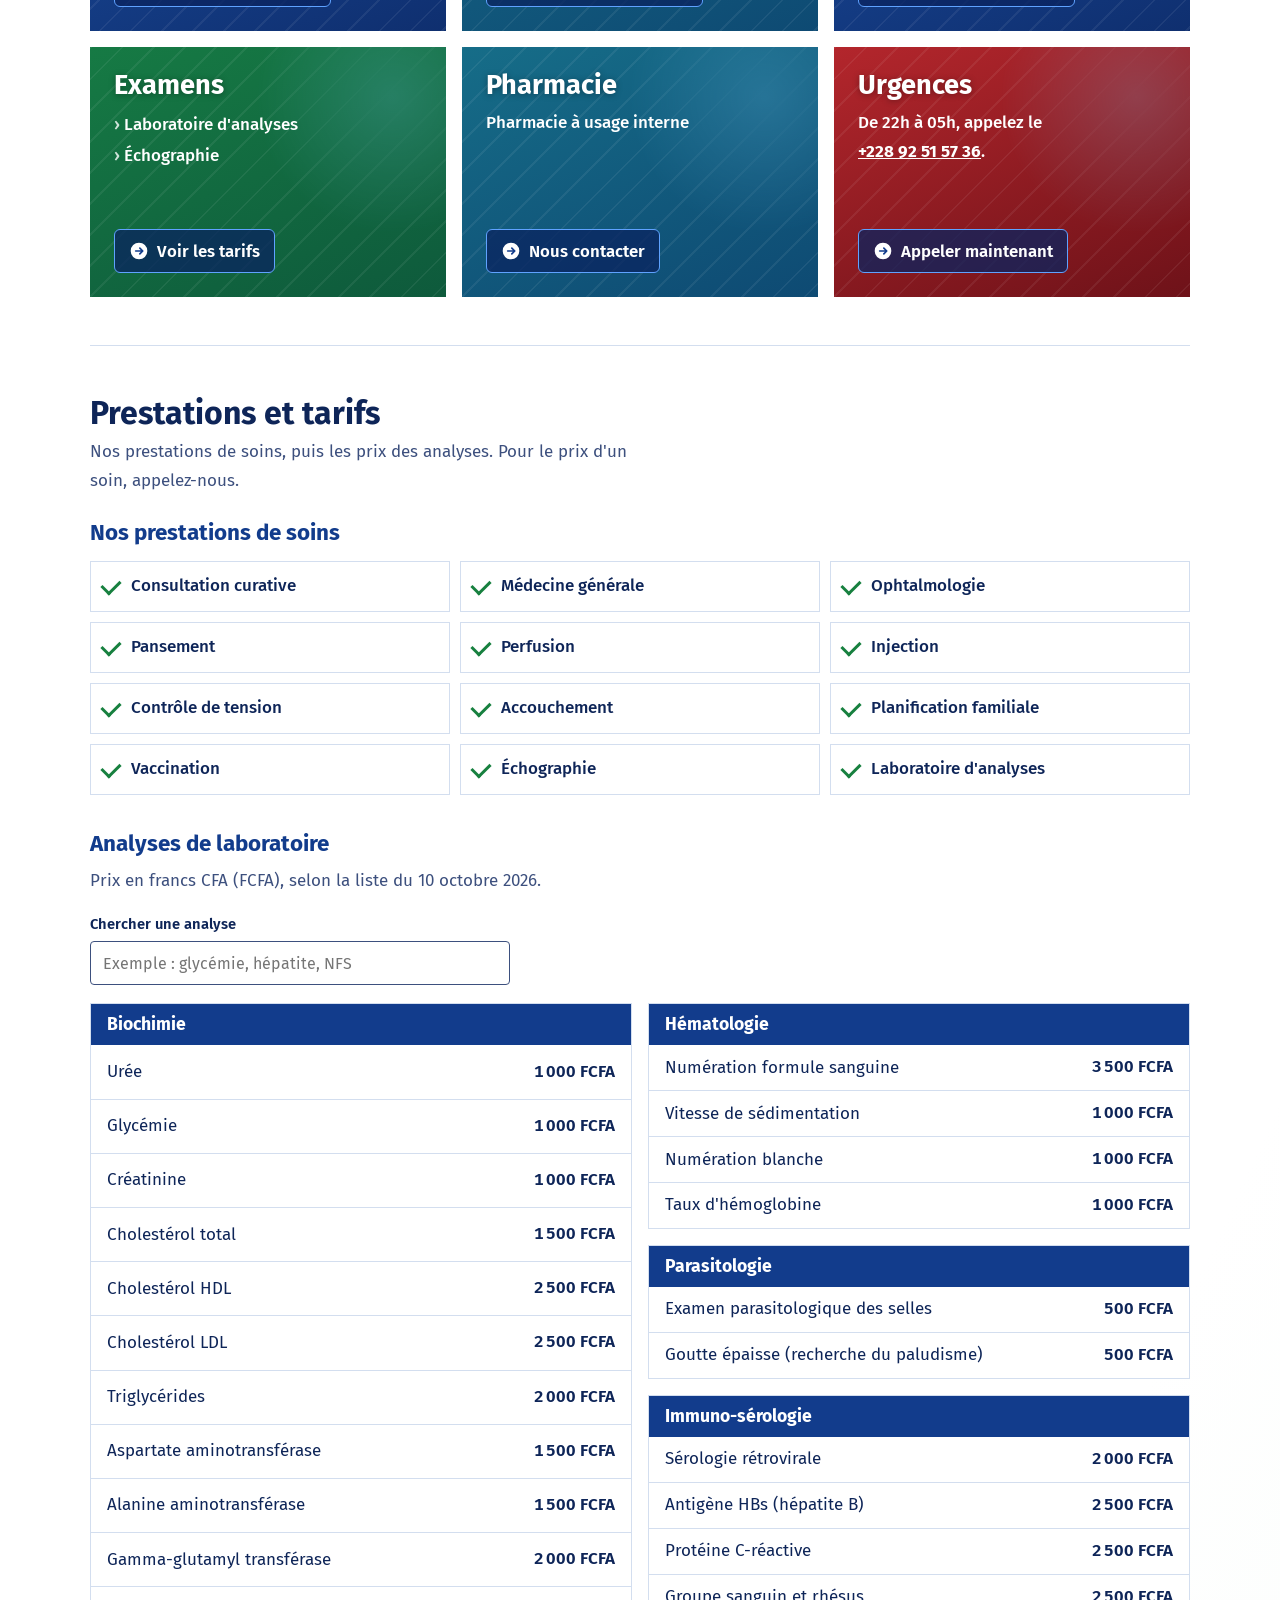
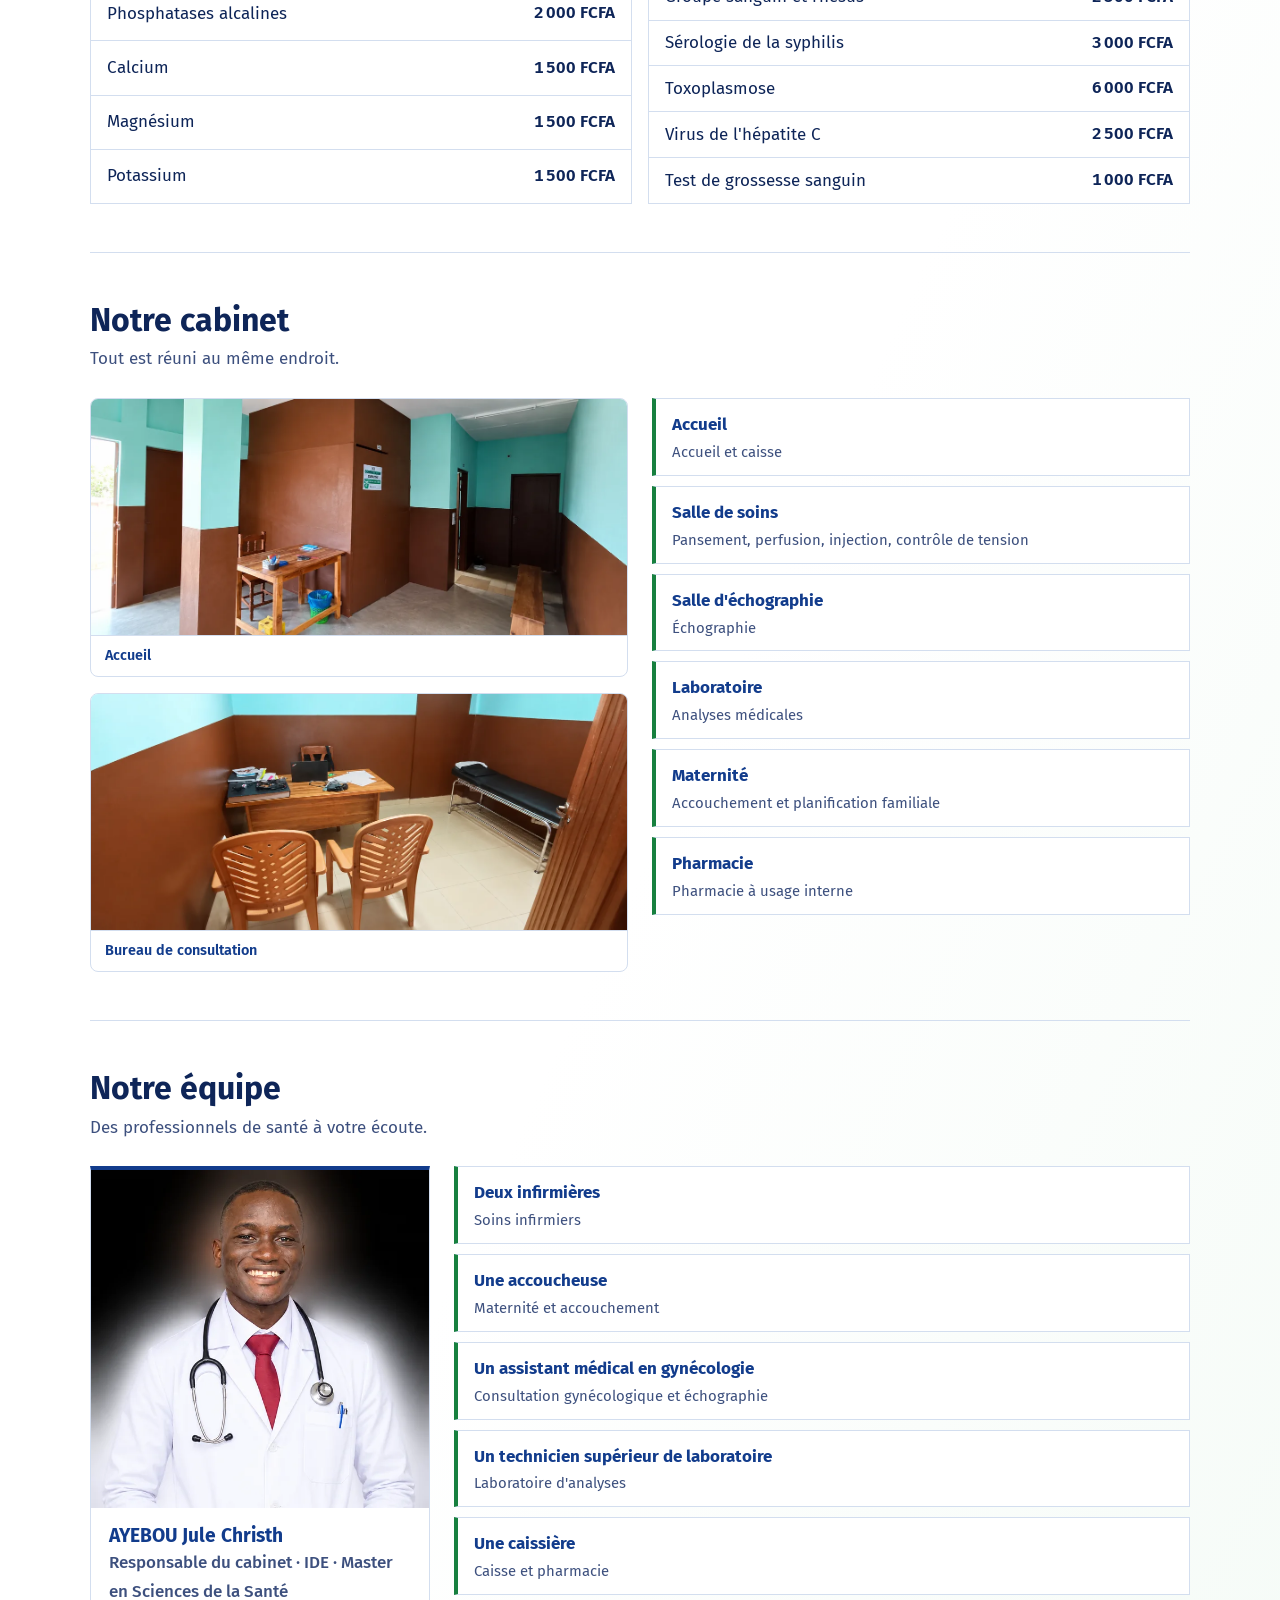
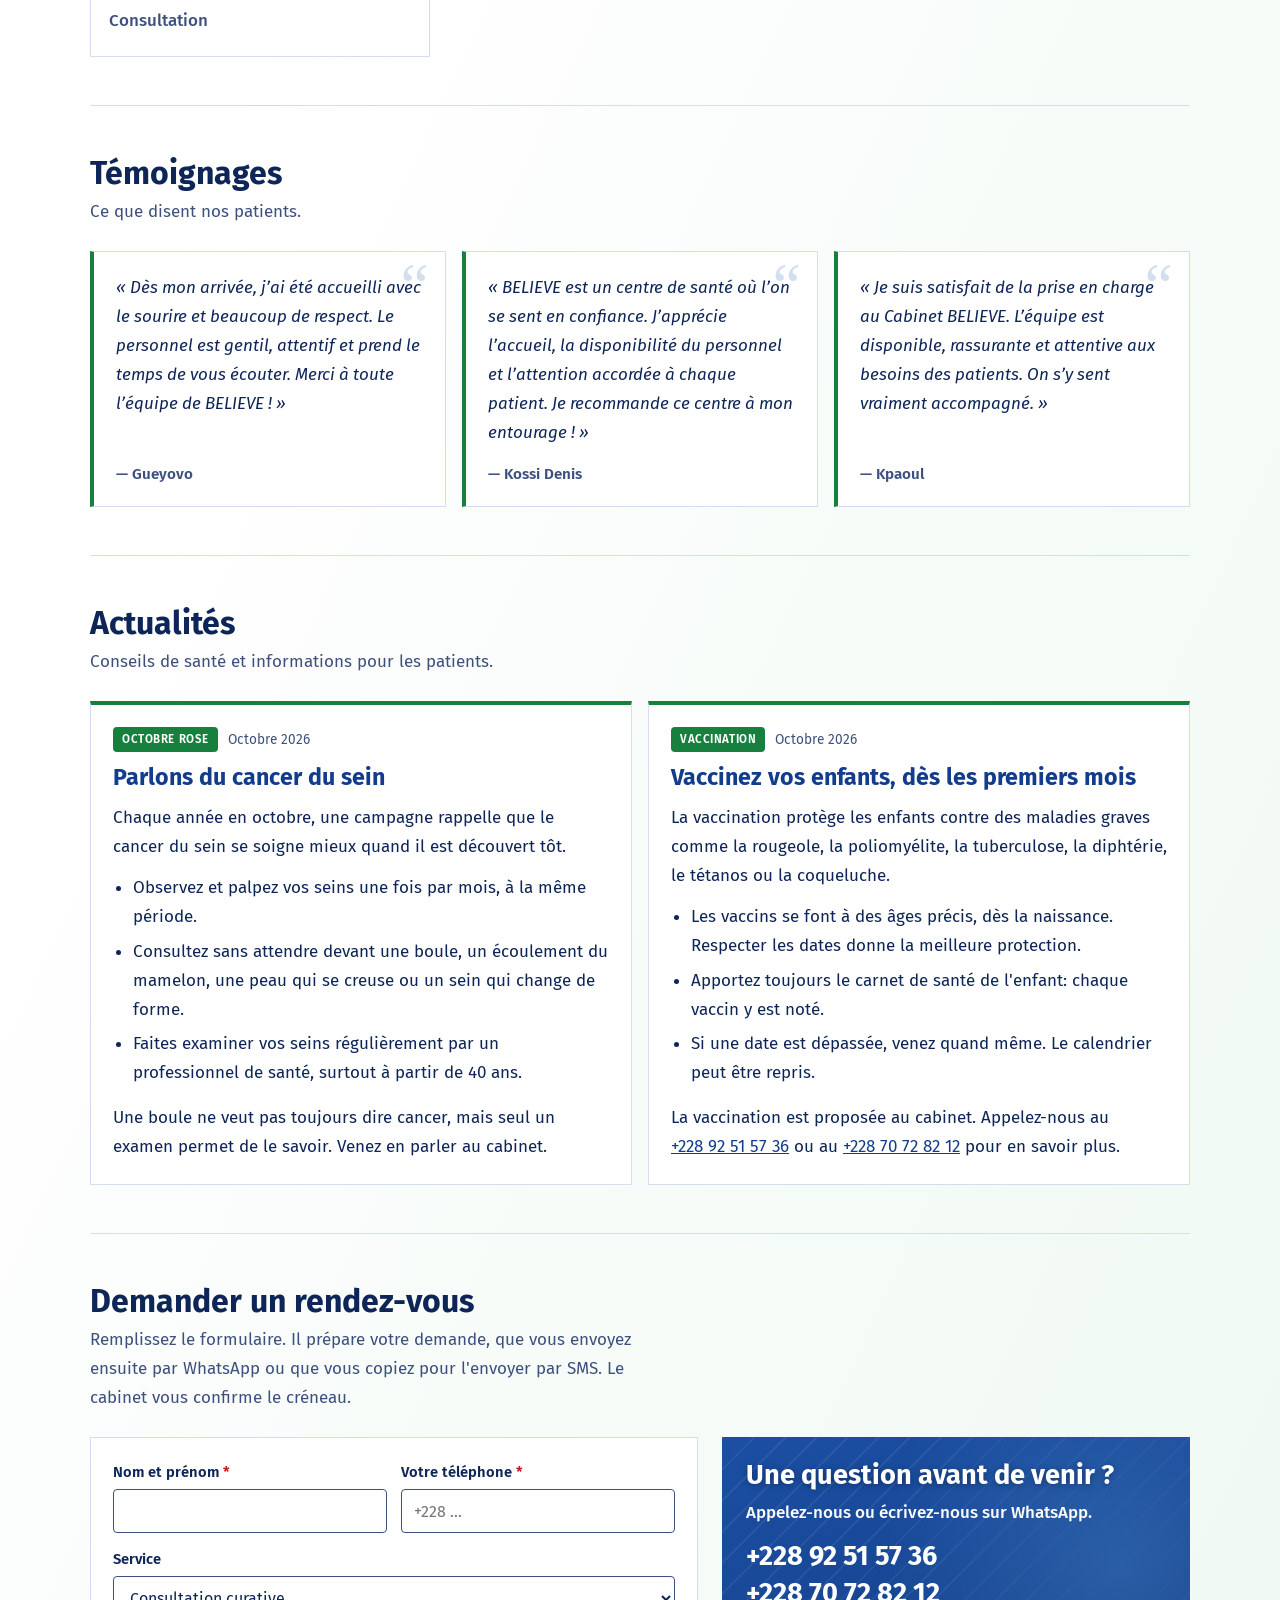
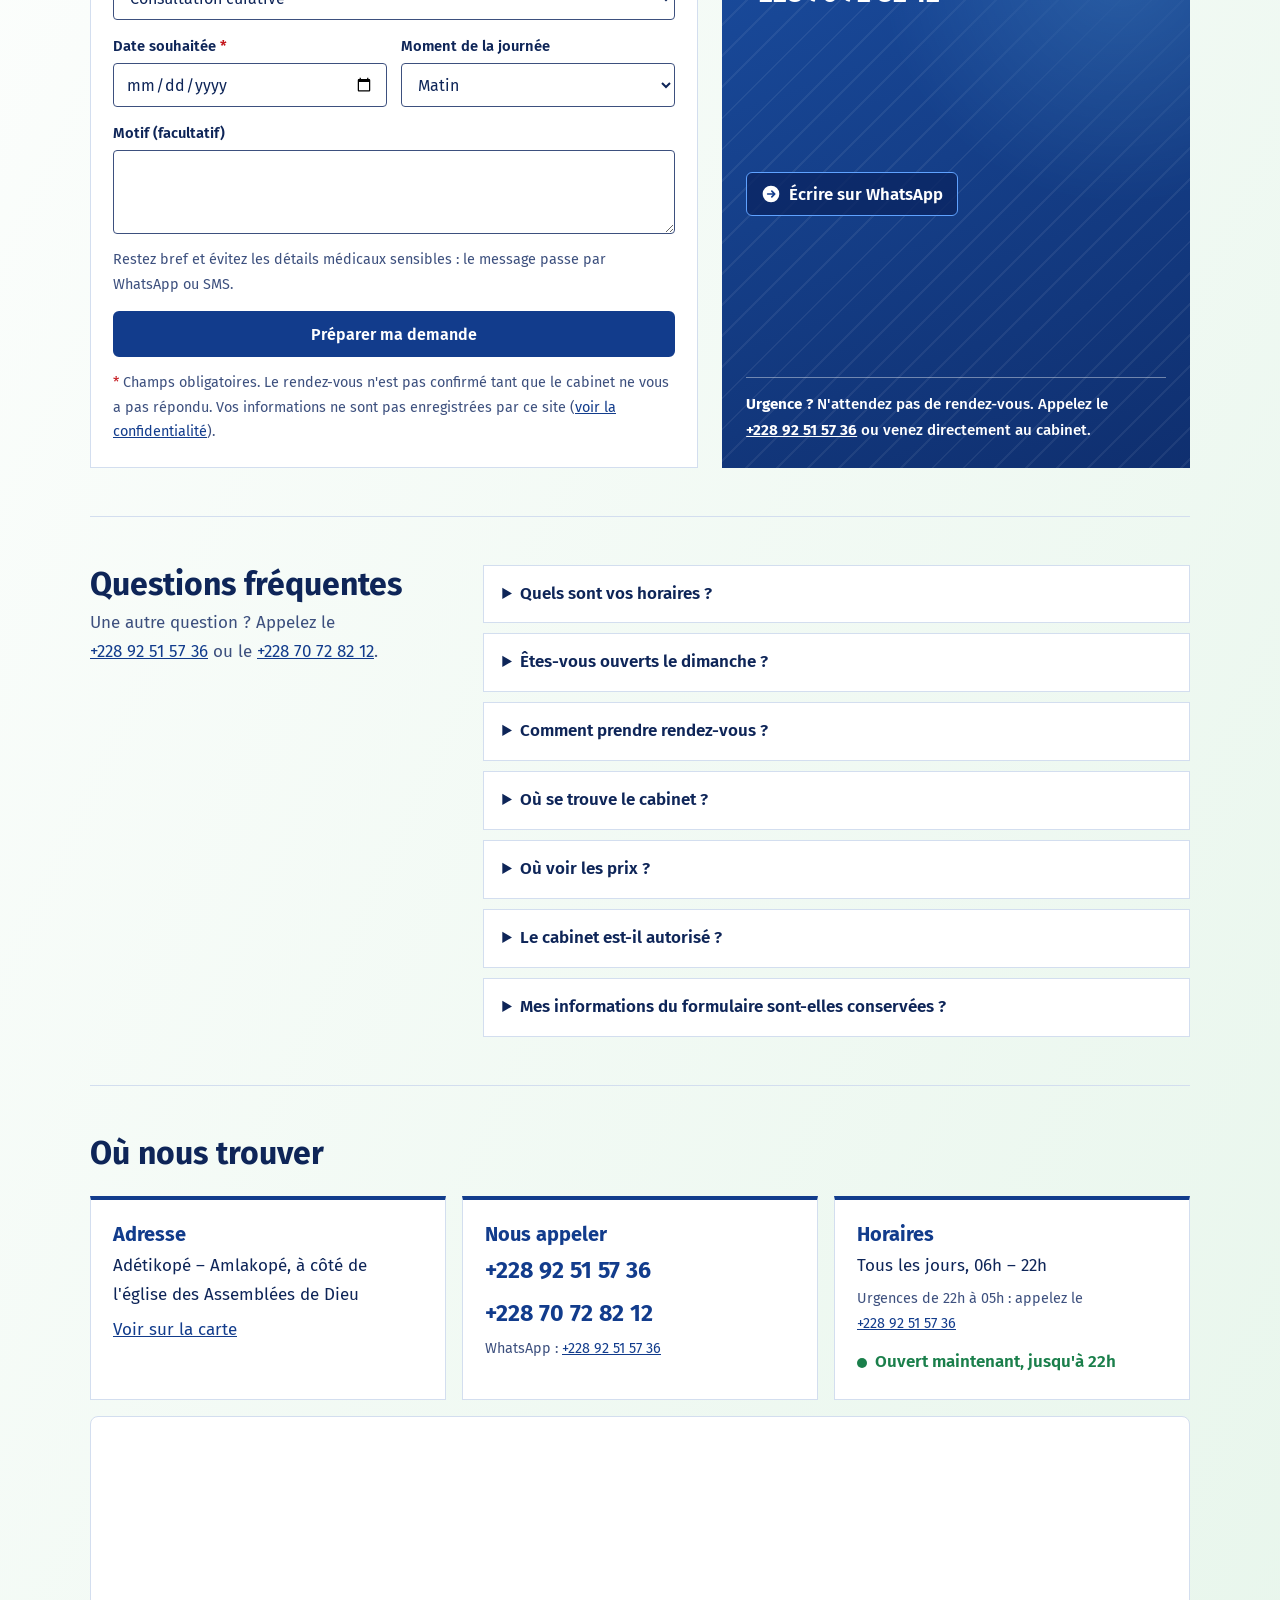
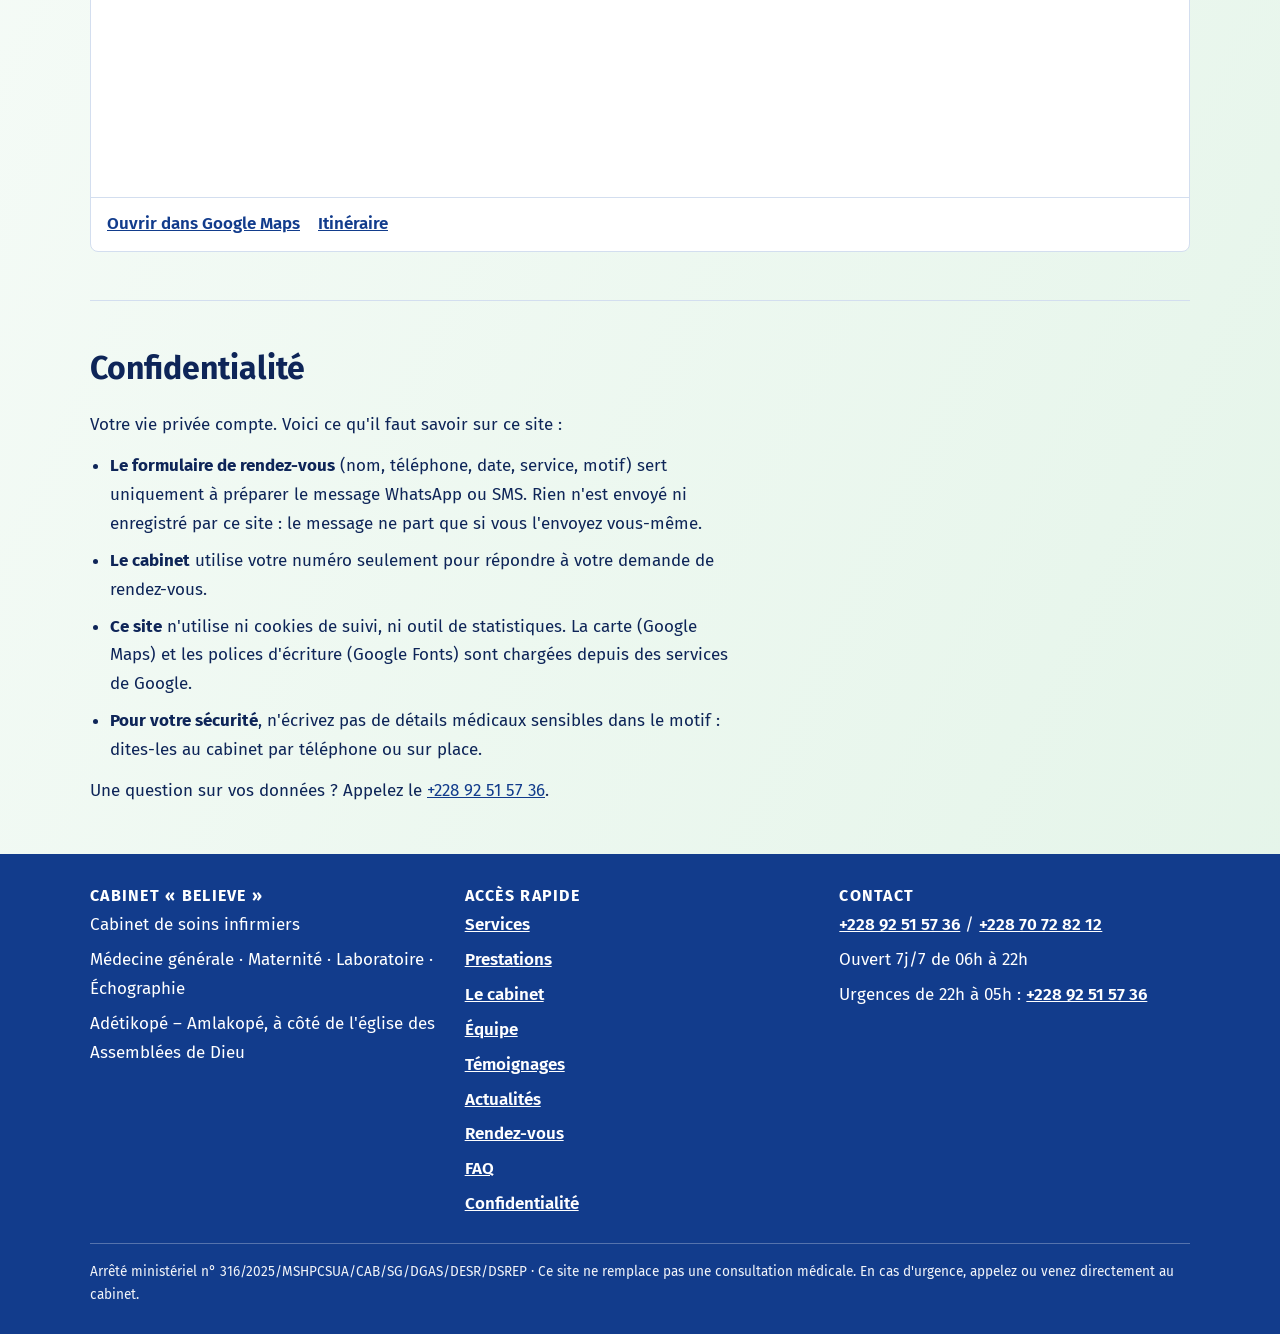
==== commit d5597017: "Add files via upload" ====
--- a/index.html
+++ b/index.html
@@ -6,7 +6,7 @@
 <title>Cabinet Believe – Soins infirmiers, maternité, laboratoire à Adétikopé</title>
 <meta name="description" content="Cabinet Believe à Adétikopé – Amlakopé (Togo) : médecine générale, maternité, laboratoire, échographie. Ouvert 7j/7 de 06h à 22h, urgences de 22h à 05h.">
 <meta name="robots" content="index, follow, max-image-preview:large">
-<link rel="canonical" href="https://cabinet-believe.vercel.app/">
+<link rel="canonical" href="https://cabinetbelieve.github.io/cabinet-believe/">
 <meta name="theme-color" content="#123c8c" media="(prefers-color-scheme: light)">
 <meta name="theme-color" content="#0b1430" media="(prefers-color-scheme: dark)">
 <meta name="color-scheme" content="light dark">
@@ -23,8 +23,8 @@
 <meta property="og:site_name" content="Cabinet de Soins Infirmiers « Believe »">
 <meta property="og:title" content="Cabinet Believe – Soins infirmiers, maternité, laboratoire à Adétikopé">
 <meta property="og:description" content="Médecine générale, maternité, laboratoire, échographie. Ouvert 7j/7 de 06h à 22h, urgences de 22h à 05h à Adétikopé – Amlakopé.">
-<meta property="og:url" content="https://cabinet-believe.vercel.app/">
-<meta property="og:image" content="https://cabinet-believe.vercel.app/images/og-image.jpg">
+<meta property="og:url" content="https://cabinetbelieve.github.io/cabinet-believe/">
+<meta property="og:image" content="https://cabinetbelieve.github.io/cabinet-believe/images/og-image.jpg">
 <meta property="og:image:width" content="1200">
 <meta property="og:image:height" content="630">
 <meta property="og:image:alt" content="Logo et nom du Cabinet de Soins Infirmiers Believe, Adétikopé – Amlakopé, Togo">
@@ -33,7 +33,7 @@
 <meta name="twitter:card" content="summary_large_image">
 <meta name="twitter:title" content="Cabinet Believe – Soins infirmiers, maternité, laboratoire à Adétikopé">
 <meta name="twitter:description" content="Médecine générale, maternité, laboratoire, échographie. Ouvert 7j/7 de 06h à 22h, urgences de 22h à 05h.">
-<meta name="twitter:image" content="https://cabinet-believe.vercel.app/images/og-image.jpg">
+<meta name="twitter:image" content="https://cabinetbelieve.github.io/cabinet-believe/images/og-image.jpg">
 <meta name="twitter:image:alt" content="Logo et nom du Cabinet de Soins Infirmiers Believe">
 
 <link rel="preconnect" href="https://fonts.googleapis.com">
@@ -47,13 +47,13 @@
 {
   "@context": "https://schema.org",
   "@type": "MedicalClinic",
-  "@id": "https://cabinet-believe.vercel.app/#cabinet",
+  "@id": "https://cabinetbelieve.github.io/cabinet-believe/#cabinet",
   "name": "Cabinet de Soins Infirmiers « Believe »",
   "alternateName": "Cabinet Believe",
   "description": "Cabinet de soins infirmiers à Adétikopé – Amlakopé (Togo) : médecine générale, maternité, laboratoire d'analyses, échographie, ophtalmologie et pharmacie à usage interne.",
-  "url": "https://cabinet-believe.vercel.app/",
-  "logo": "https://cabinet-believe.vercel.app/images/logo.png",
-  "image": "https://cabinet-believe.vercel.app/images/og-image.jpg",
+  "url": "https://cabinetbelieve.github.io/cabinet-believe/",
+  "logo": "https://cabinetbelieve.github.io/cabinet-believe/images/logo.png",
+  "image": "https://cabinetbelieve.github.io/cabinet-believe/images/og-image.jpg",
   "telephone": ["+22892515736", "+22870728212"],
   "address": {
     "@type": "PostalAddress",
@@ -214,9 +214,16 @@
       <p>Tout est réuni au même endroit.</p>
     </div>
     <div class="premises">
-      <figure class="premises-photo">
-        <img src="images/accueil.webp" width="1200" height="527" loading="lazy" alt="Espace d'accueil du Cabinet de Soins Infirmiers Believe">
-      </figure>
+      <div class="premises-photos">
+        <figure class="premises-photo">
+          <img src="images/accueil.webp" width="1200" height="527" loading="lazy" alt="Espace d'accueil du Cabinet de Soins Infirmiers Believe">
+          <figcaption>Accueil</figcaption>
+        </figure>
+        <figure class="premises-photo">
+          <img src="images/consultation.webp" width="1200" height="527" loading="lazy" alt="Bureau de consultation : bureau, deux fauteuils pour les patients et table d'examen">
+          <figcaption>Bureau de consultation</figcaption>
+        </figure>
+      </div>
       <ul class="spaces">
         <li><strong>Accueil</strong><span>Accueil et caisse</span></li>
         <li><strong>Salle de soins</strong><span>Pansement, perfusion, injection, contrôle de tension</span></li>
--- a/style.css
+++ b/style.css
@@ -166,9 +166,11 @@
 .checklist li::before { content: ""; position: absolute; left: 14px; top: 50%; width: 9px; height: 15px; margin-top: -10px; border: solid var(--green); border-width: 0 3px 3px 0; transform: rotate(45deg); }
 
 /* ---------- Notre cabinet et équipe ---------- */
-.premises { display: grid; grid-template-columns: minmax(0, 1fr) minmax(0, 1fr); gap: 24px; align-items: center; }
+.premises { display: grid; grid-template-columns: minmax(0, 1fr) minmax(0, 1fr); gap: 24px; align-items: start; }
+.premises-photos { display: grid; gap: 16px; min-width: 0; }
 .premises-photo { margin: 0; border: 1px solid var(--line); border-radius: 8px; overflow: hidden; background: var(--surface); }
-.premises-photo img { width: 100%; aspect-ratio: 1200 / 527; object-fit: cover; }
+.premises-photo img { display: block; width: 100%; aspect-ratio: 1200 / 527; object-fit: cover; }
+.premises-photo figcaption { padding: 8px 14px; font-size: 0.9rem; font-weight: 600; color: var(--primary); border-top: 1px solid var(--line); }
 .spaces { list-style: none; margin: 0; padding: 0; display: grid; gap: 10px; min-width: 0; }
 .spaces li { background: var(--surface); border: 1px solid var(--line); border-left: 4px solid var(--green); padding: 12px 16px; display: grid; gap: 2px; min-width: 0; }
 .spaces strong { color: var(--primary); }
